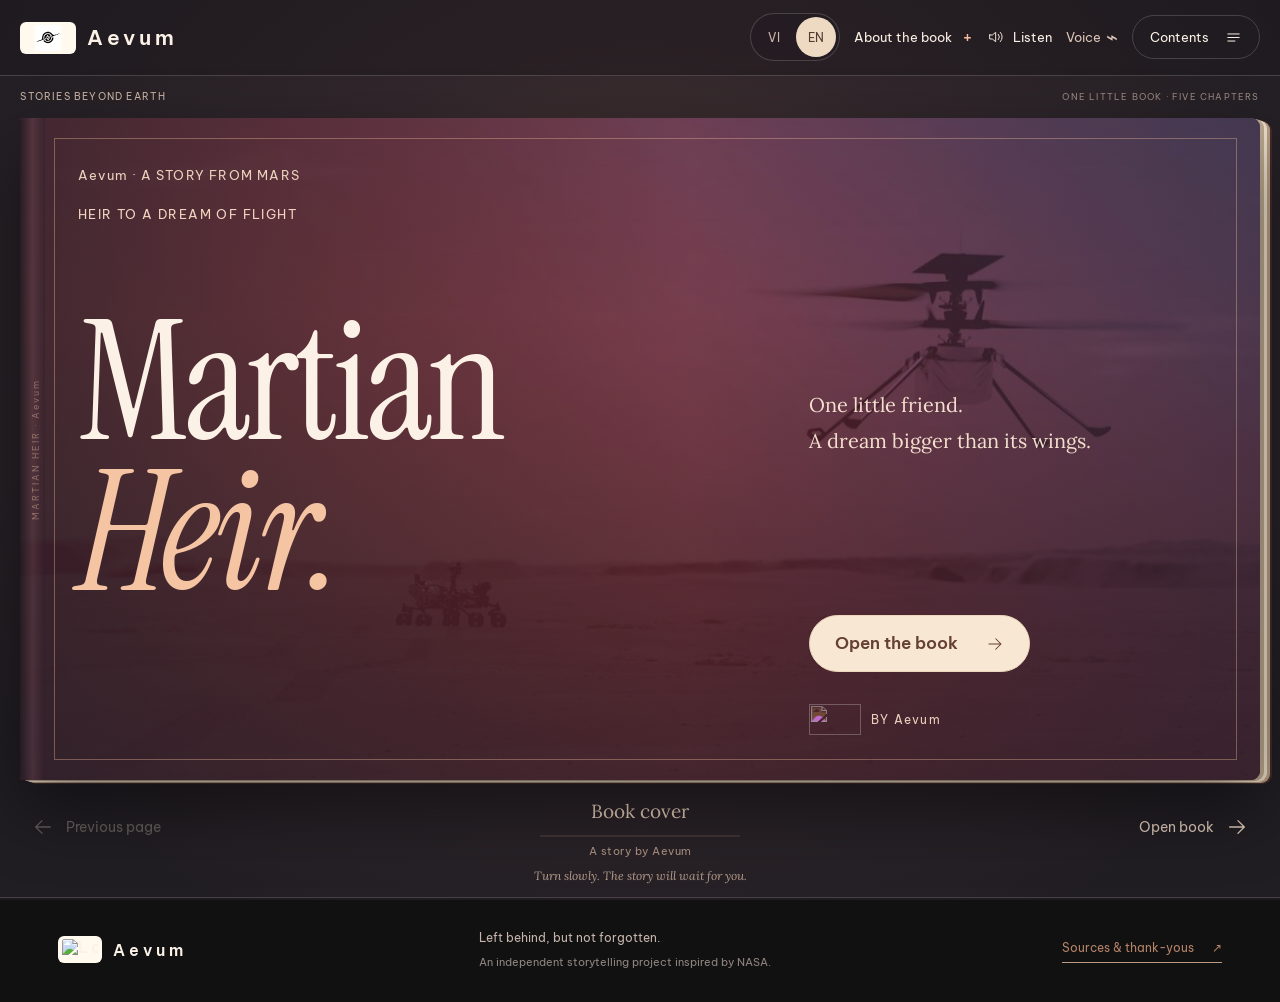
==== index-en.html @ a7bc6519 "logo fixes" ====
<!DOCTYPE html>
<html lang="en" data-default-language="en">
<head>
  <meta charset="UTF-8">
  <meta name="viewport" content="width=device-width, initial-scale=1, viewport-fit=cover">
  <meta name="theme-color" content="#19191d">
  <meta name="description" content="Hello, friend! I’m Ingenuity. Explore Mars with a little helicopter through a story of courage, curiosity, and seventy-two extraordinary flights.">
  <title>Martian Heir — Ingenuity’s Storybook | Aevum</title>
  <link rel="icon" href="assets/favicon.svg" type="image/svg+xml">
  <link rel="preload" href="assets/instrument-serif-normal-400.ttf" as="font" type="font/ttf" crossorigin>
  <link rel="preload" href="assets/mars-flight.jpg" as="image">
  <link rel="stylesheet" href="styles.css">
  <script src="script.js" defer></script>
</head>
<body class="book-edition">
<svg class="icon-library" xmlns="http://www.w3.org/2000/svg" aria-hidden="true">
    <symbol id="arrow" viewBox="0 0 24 24"><path d="M4 12h15M13 5l7 7-7 7"/></symbol>
    <symbol id="down" viewBox="0 0 24 24"><path d="M12 4v16M5 13l7 7 7-7"/></symbol>
    <symbol id="sound" viewBox="0 0 24 24"><path d="M4 9v6h4l5 4V5L8 9H4ZM17 8a6 6 0 0 1 0 8M20 5a10 10 0 0 1 0 14"/></symbol>
    <symbol id="close" viewBox="0 0 24 24"><path d="m6 6 12 12M6 18 18 6"/></symbol>
    <symbol id="spark" viewBox="0 0 24 24"><path d="M12 2v20M2 12h20M5 5l14 14M5 19 19 5"/></symbol>
    <symbol id="menu" viewBox="0 0 24 24"><path d="M4 7h16M4 12h16M4 17h10"/></symbol>
    <symbol id="globe" viewBox="0 0 24 24"><circle cx="12" cy="12" r="9"/><ellipse cx="12" cy="12" rx="4" ry="9"/><path d="M3 12h18"/></symbol>
    <symbol id="headphones" viewBox="0 0 24 24"><path d="M4 15v-3a8 8 0 0 1 16 0v3M4 13h3v7H4a2 2 0 0 1-2-2v-3a2 2 0 0 1 2-2ZM20 13h-3v7h3a2 2 0 0 0 2-2v-3a2 2 0 0 0-2-2Z"/></symbol>
  </svg>
<a class="skip-link" href="#contents"><!--i18n:t001-->Open the book’s contents</a>
<header class="site-header">
    <a href="#home" class="wordmark" aria-label="Aevum, back to the beginning" data-i18n-aria-label="a001"><img class="team-logo" src="assets/aevum-logo.svg" alt="Logo Aevum"> Aevum<span class="wordmark-divider"></span><span class="brand-caption"><!--i18n:t002-->LITTLE STORIES BEYOND EARTH</span></a>
    <nav class="header-nav" aria-label="Main navigation" data-i18n-aria-label="a002">
      <div class="language-switch" role="group" aria-label="Ngôn ngữ / Language"><button type="button" data-language="vi" lang="vi" aria-label="Tiếng Việt" aria-pressed="false">VI</button><button type="button" data-language="en" lang="en" aria-label="English" aria-pressed="true">EN</button></div><button class="nav-button" data-dialog="sources"><!--i18n:t003-->About the book <span class="small-plus">+</span></button>
      <button class="nav-button listen-button" id="listen" aria-pressed="false"><svg class="icon"><use href="#sound"/></svg><span>Listen</span></button>
      <button class="voice-settings-button" data-dialog="voice" aria-label="Choose a narration voice and speed" data-i18n-aria-label="a003"><!--i18n:t004-->Voice <span>⌁</span></button><button class="chapter-toggle" data-dialog="chapters" aria-label="Open the book’s contents" data-i18n-aria-label="a004"><span><!--i18n:t005-->Contents</span><svg class="icon"><use href="#menu"/></svg></button>
    </nav>
  </header>
<main><section class="book-reader" id="reader" aria-label="The Martian Heir storybook" tabindex="-1" data-i18n-aria-label="a005"><div class="reader-intro"><span><!--i18n:t006-->STORIES BEYOND EARTH</span><span class="reader-edition"><!--i18n:t007-->ONE LITTLE BOOK · FIVE CHAPTERS</span></div><div class="book-spread" id="book-spread"><section class="book-sheet book-cover" id="home" data-book-page data-kind="cover" aria-labelledby="main-title">
  <img class="cover-art" src="assets/mars-flight.jpg" alt="An illustration of Ingenuity flying above Mars, with Perseverance in the distance." fetchpriority="high" data-i18n-alt="a006">
  <div class="cover-shade"></div><div class="cover-frame" aria-hidden="true"></div>
  <div class="cover-content"><p class="cover-series"><!--i18n:t008-->Aevum · A STORY FROM MARS</p>
    <span class="cover-ornament" aria-hidden="true">✦</span><p class="cover-subtitle"><!--i18n:t009-->HEIR TO A DREAM OF FLIGHT</p>
    <h1 id="main-title">Martian<br><em>Heir.</em></h1>
    <p class="cover-description"><!--i18n:t010-->One little friend.<br><!--i18n:t011-->A dream bigger than its wings.</p>
    <a class="button cover-open" href="#contents"><!--i18n:t012-->Open the book <svg class="icon"><use href="#arrow"/></svg></a>
    <div class="cover-signature"><img src="assets/Aevum-logo.svg" alt="" width="55" height="30"><span><!--i18n:t013-->BY Aevum</span></div>
  </div><span class="cover-spine" aria-hidden="true">MARTIAN HEIR · Aevum</span>
</section><section class="book-sheet book-contents" id="contents" data-book-page data-kind="contents" aria-labelledby="contents-heading">
  <div class="book-page book-frontispiece"><span class="page-running-head"><!--i18n:t014-->FOR FRIENDS WHO LOVE TO LOOK UP AT THE SKY</span><div class="frontispiece-content"><svg class="icon"><use href="#spark"/></svg><p class="dedication"><!--i18n:t015-->There was a little friend<br><!--i18n:t016-->who dared to dream <em><!--i18n:t017-->very big.</em></p><p><!--i18n:t018-->Its name was Ingenuity. About the size of a lunchbox and lighter than many school bags, it travelled millions of kilometres to a whole new world.</p><p><!--i18n:t019-->Shall we open its story together?</p><span class="dedication-signature"><!--i18n:t020-->With love, Aevum</span></div><span class="paper-folio"><!--i18n:t021-->A LITTLE HELLO</span></div>
  <div class="book-page book-prose contents-page" tabindex="0"><span class="page-running-head"><!--i18n:t022-->EVERY CHAPTER HOLDS A NEW DISCOVERY</span><h2 id="contents-heading" tabindex="-1"><!--i18n:t023-->Where shall<br><em><!--i18n:t024-->we go together?</em></h2><nav class="paper-contents" aria-label="Contents inside the book" data-i18n-aria-label="a007"><a href="#chapter-1"><span class="contents-number">01</span><span><!--i18n:t025-->A dream of flight on the Red Planet</span><span class="contents-dots" aria-hidden="true"></span><span class="contents-folio">01</span></a><a href="#chapter-2"><span class="contents-number">02</span><span><!--i18n:t026-->Two eyes in the cold night</span><span class="contents-dots" aria-hidden="true"></span><span class="contents-folio">07</span></a><a href="#chapter-3"><span class="contents-number">03</span><span><!--i18n:t027-->Finding each other again</span><span class="contents-dots" aria-hidden="true"></span><span class="contents-folio">13</span></a><a href="#chapter-4"><span class="contents-number">04</span><span><!--i18n:t028-->Another way to fly</span><span class="contents-dots" aria-hidden="true"></span><span class="contents-folio">17</span></a><a href="#chapter-5"><span class="contents-number">05</span><span><!--i18n:t029-->The wings rest. The dream flies on.</span><span class="contents-dots" aria-hidden="true"></span><span class="contents-folio">21</span></a></nav><p class="contents-note"><!--i18n:t030-->Turn the pages in order, or jump straight to the chapter that makes you curious.</p><a class="paper-link" href="#chapter-1"><!--i18n:t031-->Start at the very first page <span>→</span></a><span class="paper-folio"><!--i18n:t032-->CONTENTS</span></div></section><section class="book-sheet story-spread" id="chapter-1" data-book-page data-kind="story" data-chapter="1" data-scene="1" aria-labelledby="page-heading-1">
  <figure class="book-page book-illustration"><img src="assets/mars-flight.jpg" alt="An illustration of Ingenuity flying above Mars." loading="lazy" data-i18n-alt="a008"><span class="illustration-wash"></span><div class="illustration-caption"><span><!--i18n:t033-->THE VERY FIRST MOMENT</span><blockquote class="illustration-quote" lang="en">“We can now say that human beings have flown a rotorcraft on another planet.”</blockquote><cite>MiMi Aung · NASA / JPL · 19.04.2021</cite></div><figcaption><!--i18n:t034-->NASA / JPL-Caltech · Artist’s illustration</figcaption><span class="image-folio" aria-hidden="true">01</span></figure>
  <article class="book-page book-prose story-step" tabindex="0" data-speech="April nineteenth, twenty twenty-one. At JPL mission control, everyone was waiting for a message from Mars. Then MiMi Aung confirmed it: humans had flown a helicopter on another planet. Tiny against the great red landscape, Ingenuity had lifted off the ground. But to understand that moment, let’s turn back the clock together." data-speech-vi="Ngày mười chín tháng tư năm hai nghìn không trăm hai mươi mốt. Tại phòng điều khiển JPL, mọi người chờ đợi những tín hiệu từ Sao Hỏa. Rồi MiMi Aung xác nhận: con người đã đưa một trực thăng bay trên hành tinh khác. Nhỏ bé giữa mênh mông cát đỏ, Ingenuity vừa nhấc mình lên. Nhưng để hiểu khoảnh khắc ấy, chúng mình hãy quay ngược thời gian nhé." data-speech-en="April nineteenth, twenty twenty-one. At JPL mission control, everyone was waiting for a message from Mars. Then MiMi Aung confirmed it: humans had flown a helicopter on another planet. Tiny against the great red landscape, Ingenuity had lifted off the ground. But to understand that moment, let’s turn back the clock together." data-narrator="guide"><span class="bookmark-ribbon" aria-hidden="true">01</span><span class="page-running-head">MARTIAN HEIR <span>·</span><!--i18n:t025--> A dream of flight on the Red Planet</span><p class="page-scene-label"><!--i18n:t035-->19 APRIL 2021 / JPL MISSION CONTROL</p><h2 id="page-heading-1" tabindex="-1"><!--i18n:t036-->The room held its breath.<br><!--i18n:t037-->Then everyone cheered.</h2><div class="page-story-text"><p><!--i18n:t038-->April nineteenth, twenty twenty-one. At JPL mission control, everyone was waiting for a message from Mars.</p><p><!--i18n:t039-->Then MiMi Aung confirmed it: humans had flown a helicopter on another planet. Tiny against the great red landscape, Ingenuity had lifted off the ground. But to understand that moment, let’s turn back the clock together.</p></div><div class="paper-wonder"><svg class="icon"><use href="#spark"></svg><span><!--i18n:t040-->How did a little helicopter get all the way here?</span></div><footer class="paper-footer"><span><!--i18n:t041-->TEAM Aevum</span><span>02</span></footer></article>
</section>
<section class="book-sheet story-spread" id="scene-2" data-book-page data-kind="story" data-chapter="1" data-scene="2" aria-labelledby="page-heading-2">
  <figure class="book-page book-illustration"><img src="assets/doc-landing.png" alt="NASA / JPL-Caltech · Perseverance landing, from the team’s document" loading="lazy" data-i18n-alt="a009"><span class="illustration-wash"></span><div class="illustration-caption"><span><!--i18n:t042-->CHAPTER 01</span><p><!--i18n:t025-->A dream of flight on the Red Planet</p></div><figcaption><!--i18n:t043-->NASA / JPL-Caltech · Perseverance landing, from the team’s document</figcaption><span class="image-folio" aria-hidden="true">03</span></figure>
  <article class="book-page book-prose story-step" tabindex="0" data-speech="Let’s go back to February, twenty twenty-one. After about seven months in space, the Perseverance rover arrived at Mars with Ingenuity tucked underneath. The thin air made slowing down very difficult. After the heat shield and parachute had done their jobs, a rocket-powered landing stage slowed the rover further. Then three cables gently lowered it to the ground. This extraordinary manoeuvre was called Sky Crane." data-speech-vi="Hãy trở về tháng hai năm hai nghìn không trăm hai mươi mốt. Sau khoảng bảy tháng du hành, xe tự hành Perseverance đến Sao Hỏa, mang Ingenuity dưới bụng. Không khí loãng khiến việc giảm tốc rất khó. Sau tấm chắn nhiệt và dù, một tầng hạ cánh dùng động cơ để chậm lại. Rồi ba sợi dây cáp nhẹ nhàng hạ rover xuống mặt đất. Màn đu dây ấy có tên Sky Crane." data-speech-en="Let’s go back to February, twenty twenty-one. After about seven months in space, the Perseverance rover arrived at Mars with Ingenuity tucked underneath. The thin air made slowing down very difficult. After the heat shield and parachute had done their jobs, a rocket-powered landing stage slowed the rover further. Then three cables gently lowered it to the ground. This extraordinary manoeuvre was called Sky Crane." data-narrator="guide"><span class="bookmark-ribbon" aria-hidden="true">01</span><span class="page-running-head">MARTIAN HEIR <span>·</span><!--i18n:t025--> A dream of flight on the Red Planet</span><p class="page-scene-label"><!--i18n:t044-->TURNING BACK THE CLOCK / 18 FEBRUARY 2021</p><h2 id="page-heading-2" tabindex="-1"><!--i18n:t045-->A gentle ride on cables<br><!--i18n:t046-->down to the Martian ground.</h2><div class="page-story-text"><p><!--i18n:t047-->Let’s go back to February, twenty twenty-one. After about seven months in space, the Perseverance rover arrived at Mars with Ingenuity tucked underneath. The thin air made slowing down very difficult.</p><p><!--i18n:t048-->After the heat shield and parachute had done their jobs, a rocket-powered landing stage slowed the rover further. Then three cables gently lowered it to the ground. This extraordinary manoeuvre was called Sky Crane.</p></div><button class="text-button" data-fact="landing"><!--i18n:t049-->Let’s take a closer look <span>↗</span></button><footer class="paper-footer"><span><!--i18n:t041-->TEAM Aevum</span><span>04</span></footer></article>
</section>
<section class="book-sheet story-spread" id="scene-3" data-book-page data-kind="story" data-chapter="1" data-scene="3" aria-labelledby="page-heading-3">
  <figure class="book-page book-illustration"><img src="assets/doc-ingenuity.png" alt="NASA / JPL-Caltech · Ingenuity photograph from the team’s document" loading="lazy" data-i18n-alt="a010"><span class="illustration-wash"></span><div class="illustration-caption"><span><!--i18n:t042-->CHAPTER 01</span><p><!--i18n:t025-->A dream of flight on the Red Planet</p></div><figcaption><!--i18n:t050-->NASA / JPL-Caltech · Ingenuity photograph from the team’s document</figcaption><span class="image-folio" aria-hidden="true">05</span></figure>
  <article class="book-page book-prose story-step" tabindex="0" data-speech="Hello, friend! I’m Ingenuity. Do you think I look a little unusual? A small box, four spindly legs, and spinning blades above my head. Beside my car-sized mum, Perseverance, I’m tiny: just one point eight kilograms. Bringing a helicopter to Mars had once seemed like a very risky idea. But my engineers gave me a chance. Mum placed me on the ground and rolled away. From that moment, I had to learn to fly on my own." data-speech-vi="Chào cậu! Tớ là Ingenuity. Cậu thấy hình dáng của tớ có hơi lạ không? Một chiếc hộp nhỏ, bốn cái chân mảnh, và đôi cánh quay tít phía trên. Bên cạnh mẹ Perseverance to gần bằng ô tô, tớ chỉ nặng một phẩy tám ki lô gam thôi. Đem một trực thăng đến Sao Hỏa từng là một ý tưởng rất mạo hiểm. Nhưng các kỹ sư đã cho tớ cơ hội. Mẹ đặt tớ xuống mặt đất, rồi lùi ra xa. Từ lúc ấy, tớ phải tự mình học cách bay." data-speech-en="Hello, friend! I’m Ingenuity. Do you think I look a little unusual? A small box, four spindly legs, and spinning blades above my head. Beside my car-sized mum, Perseverance, I’m tiny: just one point eight kilograms. Bringing a helicopter to Mars had once seemed like a very risky idea. But my engineers gave me a chance. Mum placed me on the ground and rolled away. From that moment, I had to learn to fly on my own." data-narrator="ingenuity"><span class="bookmark-ribbon" aria-hidden="true">01</span><span class="page-running-head">MARTIAN HEIR <span>·</span><!--i18n:t025--> A dream of flight on the Red Planet</span><p class="page-scene-label"><!--i18n:t051-->FROM HERE, LET ME TELL YOU MY STORY…</p><h2 id="page-heading-3" tabindex="-1"><!--i18n:t052-->Hello, friend!<br><!--i18n:t053-->I’m Ingenuity.</h2><div class="page-story-text"><p><!--i18n:t054-->Hello, friend! I’m Ingenuity. Do you think I look a little unusual? A small box, four spindly legs, and spinning blades above my head.</p><p><!--i18n:t055-->Beside my car-sized mum, Perseverance, I’m tiny: just one point eight kilograms. Bringing a helicopter to Mars had once seemed like a very risky idea. But my engineers gave me a chance. Mum placed me on the ground and rolled away. From that moment, I had to learn to fly on my own.</p></div><div class="paper-wonder"><svg class="icon"><use href="#spark"></svg><span><!--i18n:t056-->Would you feel a little nervous if you were me?</span></div><footer class="paper-footer"><span><!--i18n:t041-->TEAM Aevum</span><span>06</span></footer></article>
</section>
<section class="book-sheet story-spread" id="chapter-2" data-book-page data-kind="story" data-chapter="2" data-scene="4" aria-labelledby="page-heading-4">
  <figure class="book-page book-illustration"><img src="assets/mars-surface.jpg" alt="An illustration of Ingenuity on the Martian surface." loading="lazy" data-i18n-alt="a011"><span class="illustration-wash"></span><div class="illustration-caption"><span><!--i18n:t057-->CHAPTER 02</span><p><!--i18n:t026-->Two eyes in the cold night</p></div><figcaption><!--i18n:t034-->NASA / JPL-Caltech · Artist’s illustration</figcaption><span class="image-folio" aria-hidden="true">07</span></figure>
  <article class="book-page book-prose story-step" tabindex="0" data-speech="Have you ever missed home when you were far away? I’m so far from Earth that even a radio message takes many minutes to get there. At night, it can be around minus ninety degrees Celsius. I have to keep my little electronic parts warm. Luckily, Mum Perseverance is nearby. She passes my messages back to the engineers on Earth. I’m a long way from home, but I’m not completely alone." data-speech-vi="Cậu có từng nhớ nhà khi đi xa chưa? Tớ thì ở xa Trái Đất đến mức một tín hiệu phải mất nhiều phút mới tới nơi. Mỗi đêm, trời có thể lạnh khoảng âm chín mươi độ C. Tớ phải giữ ấm những linh kiện nhỏ bên trong mình. May mà vẫn có mẹ Perseverance ở gần. Mẹ chuyển những lời nhắn của tớ về cho các kỹ sư. Xa nhà thật đấy, nhưng tớ không hoàn toàn một mình." data-speech-en="Have you ever missed home when you were far away? I’m so far from Earth that even a radio message takes many minutes to get there. At night, it can be around minus ninety degrees Celsius. I have to keep my little electronic parts warm. Luckily, Mum Perseverance is nearby. She passes my messages back to the engineers on Earth. I’m a long way from home, but I’m not completely alone." data-narrator="ingenuity"><span class="bookmark-ribbon" aria-hidden="true">02</span><span class="page-running-head">MARTIAN HEIR <span>·</span><!--i18n:t026--> Two eyes in the cold night</span><p class="page-scene-label"><!--i18n:t058-->THE FIRST NIGHT / A LITTLE BOX KEEPING WARM</p><h2 id="page-heading-4" tabindex="-1"><!--i18n:t059-->When the Sun goes to bed,<br><!--i18n:t060-->I have to be brave.</h2><div class="page-story-text"><p><!--i18n:t061-->Have you ever missed home when you were far away? I’m so far from Earth that even a radio message takes many minutes to get there. At night, it can be around minus ninety degrees Celsius.</p><p><!--i18n:t062-->I have to keep my little electronic parts warm. Luckily, Mum Perseverance is nearby. She passes my messages back to the engineers on Earth. I’m a long way from home, but I’m not completely alone.</p></div><div class="paper-wonder"><svg class="icon"><use href="#spark"></svg><span><!--i18n:t063-->What would you bring to feel a little closer to home?</span></div><button class="text-button" data-fact="cold"><!--i18n:t049-->Let’s take a closer look <span>↗</span></button><footer class="paper-footer"><span><!--i18n:t041-->TEAM Aevum</span><span>08</span></footer></article>
</section>
<section class="book-sheet story-spread" id="scene-5" data-book-page data-kind="story" data-chapter="2" data-scene="5" aria-labelledby="page-heading-5">
  <figure class="book-page book-illustration"><img src="assets/doc-navcam.png" alt="NASA / JPL-Caltech · Navigation-camera image from the team’s document" loading="lazy" data-i18n-alt="a012"><span class="illustration-wash"></span><div class="illustration-caption"><span><!--i18n:t057-->CHAPTER 02</span><p><!--i18n:t026-->Two eyes in the cold night</p></div><figcaption><!--i18n:t064-->NASA / JPL-Caltech · Navigation-camera image from the team’s document</figcaption><span class="image-folio" aria-hidden="true">09</span></figure>
  <article class="book-page book-prose story-step" tabindex="0" data-speech="I see the world through two very different eyes. A black-and-white eye looks down at the ground to help me work out how I’m moving. My colour eye saves beautiful views for everyone back on Earth. Can you see those rocks? To you, they might just be rocks. To me, they are little landmarks showing me the way." data-speech-vi="Tớ nhìn thế giới bằng hai con mắt rất khác nhau. Một con mắt đen trắng luôn nhìn xuống đất để giúp tớ biết mình đang di chuyển ra sao. Con mắt màu thì lưu lại những cảnh đẹp cho mọi người ở Trái Đất. Cậu thấy những viên đá kia không? Với cậu, chúng là đá. Với tớ, chúng còn là những dấu mốc chỉ đường." data-speech-en="I see the world through two very different eyes. A black-and-white eye looks down at the ground to help me work out how I’m moving. My colour eye saves beautiful views for everyone back on Earth. Can you see those rocks? To you, they might just be rocks. To me, they are little landmarks showing me the way." data-narrator="ingenuity"><span class="bookmark-ribbon" aria-hidden="true">02</span><span class="page-running-head">MARTIAN HEIR <span>·</span><!--i18n:t026--> Two eyes in the cold night</span><p class="page-scene-label"><!--i18n:t065-->TWO CAMERAS / TWO WAYS OF SEEING</p><h2 id="page-heading-5" tabindex="-1"><!--i18n:t066-->One eye finds the way.<br><!--i18n:t067-->One eye keeps memories.</h2><div class="page-story-text"><p><!--i18n:t068-->I see the world through two very different eyes. A black-and-white eye looks down at the ground to help me work out how I’m moving. My colour eye saves beautiful views for everyone back on Earth.</p><p><!--i18n:t069-->Can you see those rocks? To you, they might just be rocks. To me, they are little landmarks showing me the way.</p></div><button class="text-button" data-fact="eyes"><!--i18n:t049-->Let’s take a closer look <span>↗</span></button><footer class="paper-footer"><span><!--i18n:t041-->TEAM Aevum</span><span>10</span></footer></article>
</section>
<section class="book-sheet story-spread" id="scene-6" data-book-page data-kind="story" data-chapter="2" data-scene="6" aria-labelledby="page-heading-6">
  <figure class="book-page book-illustration"><img src="assets/flight-thirteen.jpg" alt="NASA / JPL-Caltech / ASU / MSSS · Flight 13 photograph, illustrating flight" loading="lazy" data-i18n-alt="a013"><span class="illustration-wash"></span><div class="illustration-caption"><span><!--i18n:t057-->CHAPTER 02</span><p><!--i18n:t026-->Two eyes in the cold night</p></div><figcaption><!--i18n:t070-->NASA / JPL-Caltech / ASU / MSSS · Flight 13 photograph, illustrating flight</figcaption><span class="image-folio" aria-hidden="true">11</span></figure>
  <article class="book-page book-prose story-step" tabindex="0" data-speech="Once, about fifty-four seconds after takeoff, one of my navigation pictures went missing. The pictures that followed had the wrong time labels. I thought I was moving differently, so I kept trying to correct myself. I rocked back and forth, sometimes tilting more than twenty degrees. Phew! My flight-control system helped me land safely. Afterwards, the engineers worked out what had happened. One wobble doesn’t have to mean the end of a journey." data-speech-vi="Có lần, khoảng năm mươi tư giây sau khi cất cánh, một bức ảnh định vị của tớ bị mất. Các bức ảnh tiếp theo lại mang sai mốc thời gian. Tớ cứ ngỡ mình đang chuyển động khác đi, nên sửa tới sửa lui. Thế là người tớ chao đảo, có lúc nghiêng hơn hai mươi độ. Hú vía! Nhưng hệ thống điều khiển đã giúp tớ hạ cánh an toàn. Sau đó, các kỹ sư tìm ra chuyện gì đã xảy ra. Một lần vấp không có nghĩa là hành trình phải dừng lại." data-speech-en="Once, about fifty-four seconds after takeoff, one of my navigation pictures went missing. The pictures that followed had the wrong time labels. I thought I was moving differently, so I kept trying to correct myself. I rocked back and forth, sometimes tilting more than twenty degrees. Phew! My flight-control system helped me land safely. Afterwards, the engineers worked out what had happened. One wobble doesn’t have to mean the end of a journey." data-narrator="ingenuity"><span class="bookmark-ribbon" aria-hidden="true">02</span><span class="page-running-head">MARTIAN HEIR <span>·</span><!--i18n:t026--> Two eyes in the cold night</span><p class="page-scene-label"><!--i18n:t071-->FLIGHT 06 / ONE MISSED BEAT</p><h2 id="page-heading-6" tabindex="-1"><!--i18n:t072-->Oh! Why is everything<br><!--i18n:t073-->wobbling like this?</h2><div class="page-story-text"><p><!--i18n:t074-->Once, about fifty-four seconds after takeoff, one of my navigation pictures went missing. The pictures that followed had the wrong time labels. I thought I was moving differently, so I kept trying to correct myself. I rocked back and forth, sometimes tilting more than twenty degrees.</p><p><!--i18n:t075-->Phew! My flight-control system helped me land safely. Afterwards, the engineers worked out what had happened. One wobble doesn’t have to mean the end of a journey.</p></div><button class="text-button" data-fact="anomaly"><!--i18n:t049-->Let’s take a closer look <span>↗</span></button><footer class="paper-footer"><span><!--i18n:t041-->TEAM Aevum</span><span>12</span></footer></article>
</section>
<section class="book-sheet story-spread" id="chapter-3" data-book-page data-kind="story" data-chapter="3" data-scene="7" aria-labelledby="page-heading-7">
  <figure class="book-page book-illustration"><img src="assets/scouting.jpg" alt="Martian terrain photographed by Ingenuity from above." loading="lazy" data-i18n-alt="a014"><span class="illustration-wash"></span><div class="illustration-caption"><span><!--i18n:t076-->CHAPTER 03</span><p><!--i18n:t027-->Finding each other again</p></div><figcaption><!--i18n:t077-->NASA / JPL-Caltech · A photograph taken by Ingenuity</figcaption><span class="image-folio" aria-hidden="true">13</span></figure>
  <article class="book-page book-prose story-step" tabindex="0" data-speech="What do you have for breakfast? Mine is sunshine! But then red dust swept in and clouded the sky. During one storm, the sunlight reaching my solar panel dropped by about eighteen percent. Less sunlight meant less energy. My engineers let me rest, checked everything, and waited for better weather. It turns out that knowing when to wait can help you go further." data-speech-vi="Bữa sáng của cậu là gì? Của tớ là ánh nắng! Nhưng rồi bụi đỏ kéo đến, che mờ cả bầu trời. Trong một đợt bão, lượng ánh nắng tới tấm pin của tớ giảm khoảng mười tám phần trăm. Ít nắng nghĩa là ít năng lượng hơn. Các kỹ sư quyết định để tớ nghỉ, kiểm tra mọi thứ và đợi thời tiết tốt lên. Hóa ra, biết chờ cũng là một cách để đi xa hơn." data-speech-en="What do you have for breakfast? Mine is sunshine! But then red dust swept in and clouded the sky. During one storm, the sunlight reaching my solar panel dropped by about eighteen percent. Less sunlight meant less energy. My engineers let me rest, checked everything, and waited for better weather. It turns out that knowing when to wait can help you go further." data-narrator="ingenuity"><span class="bookmark-ribbon" aria-hidden="true">03</span><span class="page-running-head">MARTIAN HEIR <span>·</span><!--i18n:t027--> Finding each other again</span><p class="page-scene-label"><!--i18n:t078-->DUSTY SEASON / WHEN THE SUNLIGHT FADES</p><h2 id="page-heading-7" tabindex="-1"><!--i18n:t079-->Where has my breakfast<br><!--i18n:t080-->of sunshine gone?</h2><div class="page-story-text"><p><!--i18n:t081-->What do you have for breakfast? Mine is sunshine! But then red dust swept in and clouded the sky.</p><p><!--i18n:t082-->During one storm, the sunlight reaching my solar panel dropped by about eighteen percent. Less sunlight meant less energy. My engineers let me rest, checked everything, and waited for better weather. It turns out that knowing when to wait can help you go further.</p></div><div class="paper-wonder"><svg class="icon"><use href="#spark"></svg><span><!--i18n:t083-->Sometimes a little rest helps us keep going.</span></div><button class="text-button" data-fact="dust"><!--i18n:t049-->Let’s take a closer look <span>↗</span></button><footer class="paper-footer"><span><!--i18n:t041-->TEAM Aevum</span><span>14</span></footer></article>
</section>
<section class="book-sheet story-spread" id="scene-8" data-book-page data-kind="story" data-chapter="3" data-scene="8" aria-labelledby="page-heading-8">
  <figure class="book-page book-illustration"><img src="assets/doc-ingenuity.png" alt="NASA / JPL-Caltech · Photograph from the team’s document" loading="lazy" data-i18n-alt="a015"><span class="illustration-wash"></span><div class="illustration-caption"><span><!--i18n:t076-->CHAPTER 03</span><p><!--i18n:t027-->Finding each other again</p></div><figcaption><!--i18n:t084-->NASA / JPL-Caltech · Photograph from the team’s document</figcaption><span class="image-folio" aria-hidden="true">15</span></figure>
  <article class="book-page book-prose story-step" tabindex="0" data-speech="Winter arrived, and the cold nights grew longer. One night, my battery ran so low that my computer switched off. When sunshine woke me up, my clock had reset. I hadn’t forgotten my friends. I had only forgotten the time of our appointment. Back on Earth, my worried engineers asked Mum Perseverance to listen for longer. Then my signal appeared. Mum, I’m here! We had found each other again." data-speech-vi="Mùa đông đến, những đêm lạnh kéo dài hơn. Có một đêm, pin cạn đến mức máy tính của tớ phải tắt. Khi nắng đánh thức tớ dậy, đồng hồ đã đặt lại. Tớ không quên các bạn đâu, chỉ quên mất giờ hẹn thôi. Ở Trái Đất, các kỹ sư lo lắng và nhờ mẹ Perseverance lắng nghe lâu hơn. Rồi tín hiệu của tớ xuất hiện. Mẹ ơi, tớ đây! Chúng tớ đã tìm lại được nhau." data-speech-en="Winter arrived, and the cold nights grew longer. One night, my battery ran so low that my computer switched off. When sunshine woke me up, my clock had reset. I hadn’t forgotten my friends. I had only forgotten the time of our appointment. Back on Earth, my worried engineers asked Mum Perseverance to listen for longer. Then my signal appeared. Mum, I’m here! We had found each other again." data-narrator="ingenuity"><span class="bookmark-ribbon" aria-hidden="true">03</span><span class="page-running-head">MARTIAN HEIR <span>·</span><!--i18n:t027--> Finding each other again</span><p class="page-scene-label"><!--i18n:t085-->WINTER / A MISSED APPOINTMENT</p><h2 id="page-heading-8" tabindex="-1"><!--i18n:t086-->Mum,<br><!--i18n:t087-->can you still hear me?</h2><div class="page-story-text"><p><!--i18n:t088-->Winter arrived, and the cold nights grew longer. One night, my battery ran so low that my computer switched off. When sunshine woke me up, my clock had reset. I hadn’t forgotten my friends. I had only forgotten the time of our appointment.</p><p><!--i18n:t089-->Back on Earth, my worried engineers asked Mum Perseverance to listen for longer. Then my signal appeared. Mum, I’m here! We had found each other again.</p></div><button class="text-button" data-fact="winter"><!--i18n:t049-->Let’s take a closer look <span>↗</span></button><footer class="paper-footer"><span><!--i18n:t041-->TEAM Aevum</span><span>16</span></footer></article>
</section>
<section class="book-sheet story-spread" id="chapter-4" data-book-page data-kind="story" data-chapter="4" data-scene="9" aria-labelledby="page-heading-9">
  <figure class="book-page book-illustration"><img src="assets/testing.jpg" alt="Engineers testing Ingenuity’s equipment on Earth." loading="lazy" data-i18n-alt="a016"><span class="illustration-wash"></span><div class="illustration-caption"><span><!--i18n:t090-->CHAPTER 04</span><p><!--i18n:t028-->Another way to fly</p></div><figcaption><!--i18n:t091-->NASA / JPL-Caltech · Testing on Earth</figcaption><span class="image-folio" aria-hidden="true">17</span></figure>
  <article class="book-page book-prose story-step" tabindex="0" data-speech="The cold also stopped one of my tilt sensors from working. Without it, how would I know which way I was leaning before takeoff? Luckily, I had another set of sensors, called an IMU. My engineers changed the software so I could use its measurements instead. And my computer brain uses technology related to smartphone chips. Familiar things from Earth, put together with care, can do extraordinary things." data-speech-vi="Cái lạnh còn làm một cảm biến đo độ nghiêng của tớ ngừng hoạt động. Không có nó, làm sao tớ biết mình đang đứng nghiêng thế nào trước khi bay? May quá, tớ vẫn còn một bộ cảm biến khác, gọi là IMU. Các kỹ sư đã sửa phần mềm để dùng dữ liệu từ đó. Còn bộ não xử lý của tớ thì có họ hàng công nghệ với chip điện thoại thông minh. Những thứ quen thuộc trên Trái Đất, khi được kết hợp thật khéo, có thể làm nên chuyện phi thường." data-speech-en="The cold also stopped one of my tilt sensors from working. Without it, how would I know which way I was leaning before takeoff? Luckily, I had another set of sensors, called an IMU. My engineers changed the software so I could use its measurements instead. And my computer brain uses technology related to smartphone chips. Familiar things from Earth, put together with care, can do extraordinary things." data-narrator="ingenuity"><span class="bookmark-ribbon" aria-hidden="true">04</span><span class="page-running-head">MARTIAN HEIR <span>·</span><!--i18n:t028--> Another way to fly</span><p class="page-scene-label"><!--i18n:t092-->A BROKEN SENSOR / A NEW IDEA</p><h2 id="page-heading-9" tabindex="-1"><!--i18n:t093-->There’s still<br><!--i18n:t094-->another way!</h2><div class="page-story-text"><p><!--i18n:t095-->The cold also stopped one of my tilt sensors from working. Without it, how would I know which way I was leaning before takeoff? Luckily, I had another set of sensors, called an IMU.</p><p><!--i18n:t096-->My engineers changed the software so I could use its measurements instead. And my computer brain uses technology related to smartphone chips. Familiar things from Earth, put together with care, can do extraordinary things.</p></div><div class="paper-wonder"><svg class="icon"><use href="#spark"></svg><span><!--i18n:t097-->What other way could you try?</span></div><button class="text-button" data-fact="sensor"><!--i18n:t049-->Let’s take a closer look <span>↗</span></button><footer class="paper-footer"><span><!--i18n:t041-->TEAM Aevum</span><span>18</span></footer></article>
</section>
<section class="book-sheet story-spread" id="scene-10" data-book-page data-kind="story" data-chapter="4" data-scene="10" aria-labelledby="page-heading-10">
  <figure class="book-page book-illustration"><img src="assets/scouting.jpg" alt="NASA / JPL-Caltech · Ingenuity’s view from above" loading="lazy" data-i18n-alt="a017"><span class="illustration-wash"></span><div class="illustration-caption"><span><!--i18n:t090-->CHAPTER 04</span><p><!--i18n:t028-->Another way to fly</p></div><figcaption><!--i18n:t098-->NASA / JPL-Caltech · Ingenuity’s view from above</figcaption><span class="image-folio" aria-hidden="true">19</span></figure>
  <article class="book-page book-prose story-step" tabindex="0" data-speech="At first, everyone only hoped I would manage up to five test flights. But I kept going. As Mum Perseverance travelled below, I took pictures from above so the team could see places that were hard to study from the ground. I didn’t carry a dedicated science instrument, but I could bring back a new perspective. A little experiment had become Mum’s scouting friend." data-speech-vi="Ban đầu, mọi người chỉ mong tớ bay thử tối đa năm lần. Nhưng tớ đã tiếp tục. Khi mẹ Perseverance đi bên dưới, tớ chụp ảnh từ trên cao để cả đội thấy những nơi khó nhìn từ mặt đất. Tớ không mang theo thiết bị khoa học chuyên dụng, nhưng tớ có thể mang về một góc nhìn mới. Từ một thử nghiệm nhỏ, tớ trở thành người bạn trinh sát của mẹ." data-speech-en="At first, everyone only hoped I would manage up to five test flights. But I kept going. As Mum Perseverance travelled below, I took pictures from above so the team could see places that were hard to study from the ground. I didn’t carry a dedicated science instrument, but I could bring back a new perspective. A little experiment had become Mum’s scouting friend." data-narrator="ingenuity"><span class="bookmark-ribbon" aria-hidden="true">04</span><span class="page-running-head">MARTIAN HEIR <span>·</span><!--i18n:t028--> Another way to fly</span><p class="page-scene-label"><!--i18n:t099-->FROM LITTLE EXPERIMENT / TO SCOUTING FRIEND</p><h2 id="page-heading-10" tabindex="-1"><!--i18n:t100-->Mum travels below.<br><!--i18n:t101-->I look at the way ahead.</h2><div class="page-story-text"><p><!--i18n:t102-->At first, everyone only hoped I would manage up to five test flights. But I kept going.</p><p><!--i18n:t103-->As Mum Perseverance travelled below, I took pictures from above so the team could see places that were hard to study from the ground. I didn’t carry a dedicated science instrument, but I could bring back a new perspective. A little experiment had become Mum’s scouting friend.</p></div><footer class="paper-footer"><span><!--i18n:t041-->TEAM Aevum</span><span>20</span></footer></article>
</section>
<section class="book-sheet story-spread" id="chapter-5" data-book-page data-kind="story" data-chapter="5" data-scene="11" aria-labelledby="page-heading-11">
  <figure class="book-page book-illustration"><img src="assets/doc-final.png" alt="NASA / JPL-Caltech · Ingenuity’s location, from the team’s document" loading="lazy" data-i18n-alt="a018"><span class="illustration-wash"></span><div class="illustration-caption"><span><!--i18n:t104-->CHAPTER 05</span><p><!--i18n:t029-->The wings rest. The dream flies on.</p></div><figcaption><!--i18n:t105-->NASA / JPL-Caltech · Ingenuity’s location, from the team’s document</figcaption><span class="image-folio" aria-hidden="true">21</span></figure>
  <article class="book-page book-prose story-step" tabindex="0" data-speech="January eighteenth, twenty twenty-four. I took off for the seventy-second time. Below me was a sandy area with very few landmarks, making navigation difficult. After that landing, my thin, lightweight rotor blades were damaged. In our story, they were as delicate as the wafer of an ice-cream cone. I couldn’t fly any more. Of course I felt sad. But that didn’t erase all the journeys I had already made." data-speech-vi="Ngày mười tám tháng một năm hai nghìn không trăm hai mươi tư. Tớ cất cánh lần thứ bảy mươi hai. Bên dưới là một vùng cát ít điểm mốc, khiến việc định vị trở nên khó khăn. Sau lần hạ cánh ấy, những cánh quạt mỏng nhẹ của tớ bị hư hại. Chúng mong manh như miếng bánh ốc quế trong câu chuyện của chúng mình. Tớ không thể bay nữa. Tớ buồn chứ. Nhưng những chuyến bay đã có, không vì thế mà biến mất." data-speech-en="January eighteenth, twenty twenty-four. I took off for the seventy-second time. Below me was a sandy area with very few landmarks, making navigation difficult. After that landing, my thin, lightweight rotor blades were damaged. In our story, they were as delicate as the wafer of an ice-cream cone. I couldn’t fly any more. Of course I felt sad. But that didn’t erase all the journeys I had already made." data-narrator="ingenuity"><span class="bookmark-ribbon" aria-hidden="true">05</span><span class="page-running-head">MARTIAN HEIR <span>·</span><!--i18n:t029--> The wings rest. The dream flies on.</span><p class="page-scene-label"><!--i18n:t106-->18 JANUARY 2024 / THE FINAL FLIGHT</p><h2 id="page-heading-11" tabindex="-1"><!--i18n:t107-->One more landing.<br><!--i18n:t108-->Wings that could fly no more.</h2><div class="page-story-text"><p><!--i18n:t109-->January eighteenth, twenty twenty-four. I took off for the seventy-second time. Below me was a sandy area with very few landmarks, making navigation difficult. After that landing, my thin, lightweight rotor blades were damaged.</p><p><!--i18n:t110-->In our story, they were as delicate as the wafer of an ice-cream cone. I couldn’t fly any more. Of course I felt sad. But that didn’t erase all the journeys I had already made.</p></div><button class="text-button" data-fact="legacy"><!--i18n:t049-->Let’s take a closer look <span>↗</span></button><footer class="paper-footer"><span><!--i18n:t041-->TEAM Aevum</span><span>22</span></footer></article>
</section>
<section class="book-sheet story-spread" id="scene-12" data-book-page data-kind="story" data-chapter="5" data-scene="12" aria-labelledby="page-heading-12">
  <figure class="book-page book-illustration"><img src="assets/mars-flight.jpg" alt="An illustration recalling Ingenuity’s flights above Mars." loading="lazy" data-i18n-alt="a019"><span class="illustration-wash"></span><div class="illustration-caption"><span><!--i18n:t104-->CHAPTER 05</span><p><!--i18n:t029-->The wings rest. The dream flies on.</p></div><figcaption><!--i18n:t034-->NASA / JPL-Caltech · Artist’s illustration</figcaption><span class="image-folio" aria-hidden="true">23</span></figure>
  <article class="book-page book-prose story-step" tabindex="0" data-speech="My engineers prepared me to stay as a little stationary testbed, recording information right where I stood. I would no longer fly alongside Mum, but what I had learned could still help future explorers. Almost three years. Seventy-two flights. Seventeen kilometres. Once, I was only a question: could a helicopter fly here? Now we know the answer. I’ll stay here on Mars, friend. You take your dream a little further." data-speech-vi="Các kỹ sư chuẩn bị để tớ ở lại như một trạm thử nghiệm nhỏ, ghi dữ liệu ngay tại nơi mình đang đứng. Không còn bay cùng mẹ, nhưng những điều tớ đã học vẫn có thể giúp các nhà thám hiểm sau này. Gần ba năm. Bảy mươi hai chuyến bay. Mười bảy ki lô mét. Tớ từng chỉ là một câu hỏi: liệu có bay được không? Giờ thì chúng mình đã biết câu trả lời. Tớ ở lại Sao Hỏa nhé. Còn cậu, hãy mang giấc mơ của mình đi xa hơn." data-speech-en="My engineers prepared me to stay as a little stationary testbed, recording information right where I stood. I would no longer fly alongside Mum, but what I had learned could still help future explorers. Almost three years. Seventy-two flights. Seventeen kilometres. Once, I was only a question: could a helicopter fly here? Now we know the answer. I’ll stay here on Mars, friend. You take your dream a little further." data-narrator="ingenuity"><span class="bookmark-ribbon" aria-hidden="true">05</span><span class="page-running-head">MARTIAN HEIR <span>·</span><!--i18n:t029--> The wings rest. The dream flies on.</span><p class="page-scene-label"><!--i18n:t111-->STAYING ON MARS / SENDING A DREAM FURTHER</p><h2 id="page-heading-12" tabindex="-1"><!--i18n:t112-->I’ll stay here on Mars.<br><!--i18n:t113-->You take your dream<br><em><!--i18n:t114-->a little further.</em></h2><div class="page-story-text"><p><!--i18n:t115-->My engineers prepared me to stay as a little stationary testbed, recording information right where I stood. I would no longer fly alongside Mum, but what I had learned could still help future explorers. Almost three years. Seventy-two flights.</p><p><!--i18n:t116-->Seventeen kilometres. Once, I was only a question: could a helicopter fly here? Now we know the answer. I’ll stay here on Mars, friend. You take your dream a little further.</p></div><div class="paper-wonder"><svg class="icon"><use href="#spark"></svg><span><!--i18n:t117-->See you on our next adventure.</span></div><footer class="paper-footer"><span><!--i18n:t041-->TEAM Aevum</span><span>24</span></footer></article>
</section><section class="book-sheet book-ending" id="last-page" data-book-page data-kind="ending" aria-labelledby="ending-heading"><div class="book-page ending-dedication"><span class="page-running-head"><!--i18n:t118-->CLOSE A BOOK. OPEN A DREAM.</span><div class="ending-quote"><svg class="icon"><use href="#spark"/></svg><blockquote><!--i18n:t112-->I’ll stay here on Mars.<br><!--i18n:t113-->You take your dream<br><em><!--i18n:t114-->a little further.</em></blockquote><p><!--i18n:t119-->One little friend flew seventy-two times.<br><!--i18n:t120-->Perhaps one day you will write the next chapter.</p><span class="handwritten"><!--i18n:t121-->See you among the stars.</span></div><span class="paper-folio">25</span></div><div class="book-page book-prose ending-page" tabindex="0"><span class="page-running-head"><!--i18n:t122-->FOR THE EXPLORER READING THIS BOOK</span><h2 id="ending-heading" tabindex="-1"><!--i18n:t123-->What about <em><!--i18n:t124-->you</em><!--i18n:t125-->?<br><!--i18n:t126-->What is your dream?</h2><p class="ending-intro"><!--i18n:t127-->The story may be over, but our curiosity isn’t. Shall we explore a little more?</p><div class="paper-records"><div><strong>72</strong><span><!--i18n:t128-->flights</span></div><div><strong>17 <small>km</small></strong><span><!--i18n:t129-->travelled</span></div></div><button class="paper-action" data-dialog="lab"><span><small><!--i18n:t130-->LET’S TRY SOMETHING</small><!--i18n:t131-->Our little corner of curiosity</span><svg class="icon"><use href="#arrow"/></svg></button><button class="paper-action" data-dialog="appendix"><span><small><!--i18n:t132-->LOOK BACK AT THE MILESTONES</small><!--i18n:t133-->The journey’s logbook</span><svg class="icon"><use href="#arrow"/></svg></button><button class="paper-action" data-dialog="sources"><span><small><!--i18n:t134-->THE PEOPLE BEHIND THIS BOOK</small><!--i18n:t135-->Sources &amp; thank-yous</span><svg class="icon"><use href="#arrow"/></svg></button><a class="paper-link close-book-link" href="#home"><!--i18n:t136-->Close the book <span>↶</span></a><footer class="paper-footer"><span><!--i18n:t137-->THE STORY ENDS. THE DREAM GOES ON.</span><span>26</span></footer></div></section></div><nav class="book-navigation" aria-label="Turn the book’s pages" hidden data-i18n-aria-label="a020"><button id="book-prev" class="page-nav-button" aria-label="Open the previous page" data-i18n-aria-label="a021"><svg class="icon previous-arrow"><use href="#arrow"/></svg><span><!--i18n:t138-->Previous page</span></button><div class="book-position"><p id="book-counter">Book cover</p><div class="book-progress-track" aria-hidden="true"><span id="book-progress-fill"></span></div><span id="book-chapter-label">A story by Aevum</span></div><button id="book-next" class="page-nav-button next-page-button"><span>Open book</span><svg class="icon"><use href="#arrow"/></svg></button></nav><p class="book-reading-hint"><!--i18n:t139-->Turn slowly. The story will wait for you. <span><!--i18n:t140-->← → to turn pages · On a phone, you can swipe sideways.</span></p><p id="book-status" class="visually-hidden" role="status" aria-live="polite" aria-atomic="true"></p></section></main>
<footer class="site-footer"><a class="wordmark" href="#home"><img class="team-logo" src="assets/Aevum-logo.svg" alt="Logo: Aevum"> Aevum</a><p><!--i18n:t141-->Left behind, but not forgotten.<br><span><!--i18n:t142-->An storytelling project based on NASA's data.</span></p><button class="text-button" data-dialog="sources"><!--i18n:t135-->Sources &amp; thank-yous <span>↗</span></button></footer>
<div class="toast" id="toast" role="status" aria-live="polite"></div>
<dialog id="chapters-dialog" class="chapters-dialog" aria-labelledby="chapters-title"><div class="dialog-topline"><span class="section-kicker"><!--i18n:t143-->THE BOOK’S CONTENTS</span><button class="close-button" data-close aria-label="Close the contents" data-i18n-aria-label="a022"><svg class="icon"><use href="#close"/></svg></button></div><h2 id="chapters-title"><!--i18n:t144-->Which chapter<br><em><!--i18n:t145-->shall we open?</em></h2><nav aria-label="Chapters" data-i18n-aria-label="a023"><a href="#chapter-1"><span>01</span><div><!--i18n:t025-->A dream of flight on the Red Planet<small><!--i18n:t146-->One small lift. A whole new sky. </small></div><svg class="icon"><use href="#arrow"/></svg></a><a href="#chapter-2"><span>02</span><div><!--i18n:t026-->Two eyes in the cold night<small><!--i18n:t147-->Far from home. Never truly alone. </small></div><svg class="icon"><use href="#arrow"/></svg></a><a href="#chapter-3"><span>03</span><div><!--i18n:t027-->Finding each other again<small><!--i18n:t148-->Sometimes waiting is brave, too. </small></div><svg class="icon"><use href="#arrow"/></svg></a><a href="#chapter-4"><span>04</span><div><!--i18n:t028-->Another way to fly<small><!--i18n:t149-->If one way doesn’t work, let’s try another. </small></div><svg class="icon"><use href="#arrow"/></svg></a><a href="#chapter-5"><span>05</span><div><!--i18n:t029-->The wings rest. The dream flies on.<small><!--i18n:t150-->My flying stopped. My dream didn’t. </small></div><svg class="icon"><use href="#arrow"/></svg></a></nav><span class="dialog-endnote"><!--i18n:t151-->FIVE LITTLE CHAPTERS. ONE EXTRAORDINARY LITTLE FRIEND.</span></dialog>
<dialog id="fact-dialog" class="content-dialog" aria-labelledby="fact-title"><div class="dialog-topline"><span class="section-kicker"><!--i18n:t152-->LET’S TAKE A CLOSER LOOK</span><button class="close-button" data-close aria-label="Close this mission note" data-i18n-aria-label="a024"><svg class="icon"><use href="#close"/></svg></button></div><h2 id="fact-title"></h2><div id="fact-body"></div><button class="button button-outline" data-close><!--i18n:t153-->Back to the story <svg class="icon"><use href="#arrow"/></svg></button></dialog>
<dialog id="sources-dialog" class="content-dialog sources-dialog" aria-labelledby="sources-title"><div class="dialog-topline"><span class="section-kicker"><!--i18n:t154-->A STORY BUILT ON REAL EXPLORATION</span><button class="close-button" data-close aria-label="Close the sources" data-i18n-aria-label="a025"><svg class="icon"><use href="#close"/></svg></button></div><h2 id="sources-title"><!--i18n:t155-->A little imagination.<br><em><!--i18n:t156-->A lot of real discovery.</em></h2><p><!--i18n:t157-->Our story is adapted from Ingenuity's flights logs and data OwO <a href="https://docs.google.com/document/d/1y-24_gzLaOtt92EUvTHfOLDWPA-D1L79viaGSHX0GF4/edit?tab=t.gj2nm7a5ovo3" target="_blank" rel="noopener noreferrer"><!--i18n:t158-->“Nội dung chi tiết” (Detailed content)</a><!--i18n:t159--> tab of the project document. It begins with a narrator, then lets Ingenuity speak directly to you as a friend. The story is arranged into five chapters in a page-turning picture book.</p><p><!--i18n:t160-->Calling Perseverance “Mum”, Ingenuity’s feelings, and its first-person reflections are storytelling devices, not NASA quotations. MiMi Aung’s opening quote remains in English. The surrounding story and narration are available in both Vietnamese and English.</p><h3><!--i18n:t161-->Explore the original sources</h3><div class="source-links"><a href="https://science.nasa.gov/mission/mars-2020-perseverance/ingenuity-mars-helicopter/" target="_blank" rel="noopener noreferrer"><!--i18n:t162-->NASA — Meet Ingenuity <span>↗</span></a><a href="https://science.nasa.gov/wp-content/uploads/2024/06/ingenuity-helicopter-flight-log.pdf" target="_blank" rel="noopener noreferrer"><!--i18n:t163-->NASA — The log of all 72 flights <span>↗</span></a><a href="https://www.jpl.nasa.gov/news/nasas-ingenuity-mars-helicopter-succeeds-in-historic-first-flight/" target="_blank" rel="noopener noreferrer"><!--i18n:t164-->JPL — The historic first flight <span>↗</span></a><a href="https://science.nasa.gov/blog/surviving-an-in-flight-anomaly-what-happened-on-ingenuitys-sixth-flight/" target="_blank" rel="noopener noreferrer"><!--i18n:t165-->NASA — What happened on Flight 6? <span>↗</span></a><a href="https://science.nasa.gov/blog/grounded-first-flight-delay-due-to-inclement-weather-on-another-world/" target="_blank" rel="noopener noreferrer"><!--i18n:t166-->NASA — A dust storm and an 18% drop in sunlight <span>↗</span></a><a href="https://science.nasa.gov/blog/keeping-our-sense-of-direction-dealing-with-a-dead-sensor/" target="_blank" rel="noopener noreferrer"><!--i18n:t167-->NASA — Another way when a sensor failed <span>↗</span></a><a href="https://www.nasa.gov/missions/mars-2020-perseverance/ingenuity-helicopter/nasas-ingenuity-mars-helicopter-team-says-goodbye-for-now/" target="_blank" rel="noopener noreferrer"><!--i18n:t168-->NASA — Ingenuity stays to record data <span>↗</span></a></div><a class="button button-outline" href="narration-en.txt" id="narration-download" download><!--i18n:t169-->Download the English narration <svg class="icon"><use href="#down"/></svg></a><a class="button button-outline" href="martian-heir-source.zip" download><!--i18n:t170-->Download HTML, CSS &amp; JavaScript <svg class="icon"><use href="#down"/></svg></a><h3><!--i18n:t171-->A little thank-you</h3><p class="credit-text"><!--i18n:t172-->Story: Aevum. GitHub: <a href="https://github.com/Carl3268/The-Wright-Brother-s-Martian-Heir" target="_blank" rel="noopener noreferrer">Carl3268 / The Wright Brother’s Martian Heir</a><!--i18n:t173--> (MIT). Images: NASA / JPL-Caltech, with additional ASU / MSSS credits where applicable. Flight 13 images used as illustrations are clearly captioned. Logo: Aevum. Fonts: DM Sans, Instrument Serif, Be Vietnam Pro, and Lora (SIL Open Font License).</p><p class="credit-text"><!--i18n:t175-->An independent project based on NASA data. Narration uses voices available in your browser or on your device; the actual sound may vary.</p></dialog>
<dialog id="lab-dialog" class="content-dialog lab-dialog" aria-labelledby="lab-title"><div class="dialog-topline"><span class="section-kicker"><!--i18n:t176-->CURIOSITY CORNER / LET’S TRY IT TOGETHER</span><button class="close-button" data-close aria-label="Close curiosity corner" data-i18n-aria-label="a026"><svg class="icon"><use href="#close"/></svg></button></div><h2 id="lab-title"><!--i18n:t177-->You ask “why?”.<br><em><!--i18n:t178-->Let’s find out.</em></h2><div class="lab-tabs" role="tablist" aria-label="Discovery activities" data-i18n-aria-label="a027"><button id="weight-tab" role="tab" aria-selected="true" aria-controls="weight-panel" tabindex="0"><!--i18n:t179-->01 / Lighter on Mars?</button><button id="engineer-tab" role="tab" aria-selected="false" aria-controls="engineer-panel" tabindex="-1"><!--i18n:t180-->02 / Think like an engineer</button></div><section id="weight-panel" role="tabpanel" aria-labelledby="weight-tab"><p><!--i18n:t181-->The same helicopter, but two different planetary pulls. Move the slider and see what happens!</p><label class="slider-label" for="mass"><!--i18n:t182-->Mass <output id="mass-value" for="mass">1.8 kg</output></label><input id="mass" type="range" min="0.5" max="10" step="0.1" value="1.8"><div class="gravity-results"><div><svg class="icon"><use href="#globe"/></svg><span><!--i18n:t183-->ON EARTH</span><strong id="earth-weight">17.7 <small>N</small></strong><p><!--i18n:t184-->Gravity: 9.81 m/s²</p></div><div class="mars-result"><span class="mars-planet" aria-hidden="true"></span><span><!--i18n:t185-->ON MARS</span><strong id="mars-weight">6.7 <small>N</small></strong><p><!--i18n:t186-->Gravity: 3.71 m/s²</p></div></div><p class="lab-explanation"><!--i18n:t187-->The same mass, but only about 38% of the weight. Weight is a force, measured in newtons (N). Wherever I go, my mass stays about 1.8 kg.</p></section><section id="engineer-panel" role="tabpanel" aria-labelledby="engineer-tab" hidden><form id="engineer-form"><fieldset><legend><!--i18n:t188-->The Martian air is very thin. What would you choose to help me fly?</legend><label class="quiz-option"><input type="radio" name="design" value="heavy" required><span><!--i18n:t189-->Make the body heavier</span></label><label class="quiz-option"><input type="radio" name="design" value="rotors"><span><!--i18n:t190-->Use large, very fast-spinning rotors</span></label><label class="quiz-option"><input type="radio" name="design" value="pilot"><span><!--i18n:t191-->Have a pilot on Earth steer me live</span></label></fieldset><button class="button button-light" type="submit"><!--i18n:t192-->Let’s try this idea <svg class="icon"><use href="#arrow"/></svg></button><p id="quiz-feedback" class="quiz-feedback" role="status" aria-live="polite"></p></form><p class="lab-explanation"><!--i18n:t193-->A classroom challenge: fold a paper helicopter. Change the blade length or its mass, one thing at a time. Drop it from the same safe height. What do you predict? Test, observe, and tell a friend what you found.</p></section></dialog>
<dialog id="voice-dialog" class="content-dialog voice-dialog" aria-labelledby="voice-title"><div class="dialog-topline"><span class="section-kicker"><!--i18n:t194-->A VOICE THAT FEELS RIGHT FOR YOU</span><button class="close-button" data-close aria-label="Close voice settings" data-i18n-aria-label="a028"><svg class="icon"><use href="#close"/></svg></button></div><h2 id="voice-title"><!--i18n:t195-->A little slower?<br><em><!--i18n:t196-->A little lighter?</em></h2><label class="voice-label" for="voice-select"><!--i18n:t197-->English voices on this device</label><select id="voice-select"><option value=""><!--i18n:t198-->Choose a suitable voice automatically</option></select><p id="voice-status" class="voice-status" role="status">Looking for available English voices…</p><label class="slider-label" for="voice-pitch"><!--i18n:t199-->Voice pitch <output id="pitch-value" for="voice-pitch">Light &amp; clear · 1.18</output></label><input id="voice-pitch" type="range" min="0.9" max="1.4" step="0.02" value="1.18"><label class="slider-label" for="voice-rate"><!--i18n:t200-->Reading speed <output id="rate-value" for="voice-rate">1.00×</output></label><input id="voice-rate" type="range" min="0.75" max="1.2" step="0.05" value="1"><button class="button button-light" id="voice-preview"><!--i18n:t201-->Listen to a sample <svg class="icon"><use href="#sound"/></svg></button><p class="lab-explanation"><!--i18n:t202-->By default, I use a slightly lighter pitch and a natural pace. Voices vary between browsers. If a voice in your chosen language is unavailable, you can still read the whole story.</p></dialog>
<dialog id="appendix-dialog" class="content-dialog appendix-dialog" aria-labelledby="appendix-title"><div class="dialog-topline"><span class="section-kicker"><!--i18n:t203-->THE LOGBOOK BEHIND THE STORY</span><button class="close-button" data-close aria-label="Close the logbook" data-i18n-aria-label="a029"><svg class="icon"><use href="#close"/></svg></button></div><h2 id="appendix-title"><!--i18n:t204-->Every takeoff.<br><em><!--i18n:t205-->Something to remember.</em></h2><div class="appendix-records"><div><strong>72</strong><span><!--i18n:t128-->flights</span></div><div><strong><!--i18n:t219-->17.0 km</strong><span><!--i18n:t206-->total distance</span></div><div><strong><!--i18n:t207-->128.8 minutes</strong><span><!--i18n:t208-->total flight time</span></div><div><strong>24 m</strong><span><!--i18n:t209-->greatest altitude</span></div></div><p class="credit-text"><!--i18n:t210-->Final mission totals and records, not the specification of each flight. Source: NASA’s Ingenuity flight log.</p><ol class="appendix-timeline"><li><time datetime="2020-07-30">30.07.2020</time><div><strong><!--i18n:t211-->Goodbye, Earth</strong><p><!--i18n:t212-->Leaving with the Mars 2020 mission.</p></div></li><li><time datetime="2021-02-18">18.02.2021</time><div><strong><!--i18n:t213-->Touching a new world</strong><p><!--i18n:t214-->Perseverance lands in Jezero Crater.</p></div></li><li><time datetime="2021-04-19">19.04.2021</time><div><strong><!--i18n:t215-->Wings up, for the first time</strong><p><!--i18n:t216-->The first powered, controlled flight on another planet.</p></div></li><li><time datetime="2024-01-18">18.01.2024</time><div><strong><!--i18n:t217-->Time for the wings to rest</strong><p><!--i18n:t218-->Flight 72 ends. Its lessons keep travelling.</p></div></li></ol></dialog>
</body>
</html>
---- styles.css ----
@font-face{font-family:'Be Vietnam Pro';src:url('assets/be-vietnam-pro-normal-400.ttf') format('truetype');font-weight:400;font-display:swap}
@font-face{font-family:'Be Vietnam Pro';src:url('assets/be-vietnam-pro-normal-600.ttf') format('truetype');font-weight:600 800;font-display:swap}
@font-face{font-family:'Lora';src:url('assets/lora-normal-400.ttf') format('truetype');font-weight:400;font-display:swap}
@font-face{font-family:'Lora';src:url('assets/lora-italic-400.ttf') format('truetype');font-weight:400;font-style:italic;font-display:swap}
@font-face{font-family:'Instrument Serif';src:url('assets/instrument-serif-normal-400.ttf') format('truetype');font-weight:400;font-display:swap}
@font-face{font-family:'Instrument Serif';src:url('assets/instrument-serif-italic-400.ttf') format('truetype');font-weight:400;font-style:italic;font-display:swap}
:root{--ink:#211e23;--ink-deep:#19171b;--cream:#fbf1e6;--muted:#ccbdb3;--peach:#f5bc9f;--line:rgba(245,235,220,.18);--serif:'Lora',Georgia,serif;--sans:'Be Vietnam Pro',Arial,sans-serif;--paper:#f5eddf;--paper-ink:#47372e;--paper-muted:#856f5e;--paper-line:#dacbb8;--gutter:clamp(20px,4.5vw,72px);color-scheme:dark}
*{box-sizing:border-box}html{scroll-behavior:smooth;scroll-padding-top:104px}body{margin:0;color:var(--cream);font:14px/1.8 var(--sans);background:var(--ink);-webkit-font-smoothing:antialiased}body.book-edition{background:radial-gradient(ellipse at 50% 38%,#4b3635 0,#30262b 42%,#211e23 85%);background-attachment:fixed}button,input,select{font:inherit}button,a{-webkit-tap-highlight-color:transparent}button{color:inherit;cursor:pointer;border:0}button:disabled{cursor:default;opacity:.3}a{color:inherit;text-decoration:none}button:focus-visible,a:focus-visible,input:focus-visible,select:focus-visible{outline:2px solid var(--peach);outline-offset:5px}h1,h2,h3,p,figure,blockquote{margin:0}img{display:block;max-width:100%}em{font-weight:400;color:var(--peach)}::selection{background:#d89c77;color:#251d18}[hidden]{display:none!important}
.icon-library{position:absolute;width:0;height:0;overflow:hidden}.icon{width:22px;height:22px;fill:none;stroke:currentColor;stroke-width:1.4;stroke-linecap:round;stroke-linejoin:round;flex-shrink:0;display:inline-block;vertical-align:middle}.visually-hidden{position:absolute!important;width:1px;height:1px;margin:-1px;padding:0;overflow:hidden;clip-path:inset(50%);white-space:nowrap;border:0}.skip-link{position:fixed;top:8px;left:16px;z-index:200;background:var(--cream);color:var(--ink);padding:8px 20px;transform:translateY(-150%)}.skip-link:focus{transform:none}
.site-header{height:86px;padding:0 var(--gutter);display:flex;align-items:center;justify-content:space-between;width:100%;border-bottom:1px solid var(--line);gap:25px;background:rgba(26,22,27,.4)}.wordmark{display:inline-flex;align-items:center;gap:11px;font-size:21px;font-weight:600;letter-spacing:4px;white-space:nowrap;line-height:1}.team-logo{width:56px;height:32px;object-fit:contain;background:#fff9ee;border-radius:6px;padding:3px 4px;flex-shrink:0}.wordmark-divider{height:24px;width:1px;background:var(--line);margin:0 9px 0 15px}.brand-caption{font-size:7px;font-weight:400;letter-spacing:1.5px}.header-nav{display:flex;align-items:center;gap:25px}.nav-button{display:flex;align-items:center;gap:10px;background:none;padding:10px 0;font-size:10px;white-space:nowrap}.small-plus{font-size:18px;color:var(--peach)}.listen-button .icon{width:16px;height:16px}.listen-button[aria-pressed="true"]{color:var(--peach)}.voice-settings-button{display:flex;align-items:center;gap:5px;background:none;padding:10px 0;font-size:10px;color:#dcc4b7}.voice-settings-button span{font-size:20px;line-height:1}.chapter-toggle{display:flex;align-items:center;gap:16px;border:1px solid var(--line);background:none;border-radius:30px;padding:9px 15px;font-size:10px}.chapter-toggle .icon{width:17px;height:17px}.chapter-toggle:hover{background:#ffffff0b}.nav-button:hover,.voice-settings-button:hover{color:var(--peach)}
.book-reader{max-width:1320px;padding:28px var(--gutter) 35px;margin:0 auto;outline:0;touch-action:pan-y}.reader-intro{display:flex;justify-content:space-between;align-items:center;color:#cbb3a5;font-size:8px;letter-spacing:1.7px;margin-bottom:26px;gap:20px}.reader-edition{color:#988780;font-size:7px}.book-spread{position:relative;max-width:1140px;margin:auto;perspective:2200px;isolation:isolate}.book-sheet{display:grid;grid-template-columns:1fr 1fr;position:relative;min-height:680px;border-radius:5px 8px 8px 5px;background:var(--paper);color:var(--paper-ink);box-shadow:0 24px 55px #0005,0 3px 0 #c6b7a2,0 6px 0 #e9ddc9,0 9px 0 #8b6e5c,0 11px 2px #0004;overflow:hidden}.book-sheet:not(.book-cover):after{content:'';position:absolute;left:50%;width:28px;top:0;bottom:0;transform:translateX(-50%);background:linear-gradient(90deg,transparent,rgba(75,51,33,.06) 28%,rgba(61,39,22,.22) 49%,rgba(61,39,22,.13) 52%,rgba(255,255,255,.16) 78%,transparent);pointer-events:none;z-index:4}.book-page{min-width:0;position:relative}.book-prose{padding:30px clamp(30px,3.6vw,55px) 28px;display:flex;flex-direction:column;align-items:flex-start;background:radial-gradient(ellipse at 100% 30%,#fff9ee40,transparent 70%),repeating-linear-gradient(0deg,#765b3d03,#765b3d03 1px,transparent 1px,transparent 4px),var(--paper);color:var(--paper-ink);border-radius:0 6px 6px 0}.page-running-head{display:block;font-size:6px;line-height:1.8;letter-spacing:1px;color:#9c8875;width:100%;border-bottom:1px solid var(--paper-line);padding-bottom:12px;text-transform:uppercase}.page-running-head>span{padding-inline:5px}.page-scene-label{font-size:7px;line-height:1.9;letter-spacing:1px;font-weight:600;color:#aa7153;margin-top:31px;padding-right:8px}.book-prose h2{font-family:var(--serif);font-size:clamp(25px,2.6vw,37px);line-height:1.4;font-weight:400;letter-spacing:-.9px;margin:13px 0 22px;outline:none}.book-prose h2 em{color:#ac694a}.page-story-text{font-family:var(--serif);font-size:14px;line-height:1.95;letter-spacing:-.12px;width:100%}.page-story-text p+p{margin-top:14px}.page-story-text>p:first-child:first-letter{float:left;font-size:47px;line-height:.85;padding:9px 7px 1px 0;color:#a76648}.paper-wonder{display:flex;align-items:flex-start;gap:10px;color:#956d55;border-top:1px solid var(--paper-line);margin-top:22px;padding-top:15px;font-family:var(--serif);font-style:italic;font-size:11px;line-height:1.9}.paper-wonder .icon{width:15px;height:15px;margin-top:3px}.text-button{display:inline-flex;align-items:center;gap:18px;padding:0 0 4px;background:none;border-bottom:1px solid #bc9b82;color:#b58367;font-size:10px;line-height:1.8}.book-prose>.text-button{margin-top:21px;color:#945d40;border-color:#cbb298;font-size:9px}.text-button:hover{color:var(--peach)}.book-prose>.text-button:hover{color:#532f1b}.paper-footer{display:flex;align-items:center;justify-content:space-between;width:100%;gap:10px;font-size:6px;letter-spacing:1.4px;color:#a28a73;border-top:1px solid var(--paper-line);padding-top:15px;margin-top:auto;min-height:38px}.book-prose>.text-button+.paper-footer,.paper-wonder+.paper-footer,.page-story-text+.paper-footer{margin-top:28px}.paper-footer>span:last-child{font-family:var(--serif);font-size:12px;letter-spacing:0;color:#987f65}.bookmark-ribbon{position:absolute;right:30px;top:0;width:22px;height:47px;display:flex;align-items:flex-start;justify-content:center;padding-top:8px;font-family:var(--serif);font-size:11px;color:#fff0dc;background:#b26c4d;clip-path:polygon(0 0,100% 0,100% 100%,50% 84%,0 100%);z-index:3}
.book-illustration{margin:0;overflow:hidden;min-height:680px;background:#b39379}.book-illustration>img{position:absolute;inset:0;width:100%;height:100%;object-fit:cover;object-position:center}.illustration-wash{position:absolute;inset:0;background:linear-gradient(180deg,#24192026,transparent 35%,#241b1d99 100%),linear-gradient(90deg,transparent 90%,#36221b26)}.illustration-caption{position:absolute;left:36px;right:35px;bottom:110px;color:#fff0df}.illustration-caption>span{font-size:8px;letter-spacing:2px;color:#f4c6a9}.illustration-caption>p{font-family:var(--serif);font-size:clamp(28px,3vw,43px);line-height:1.45;letter-spacing:-.6px;margin-top:17px;text-wrap:balance}.book-illustration figcaption{position:absolute;bottom:32px;left:36px;right:55px;font-size:6px;line-height:1.9;letter-spacing:.2px;color:#e9d3c4}.image-folio{position:absolute;bottom:28px;right:28px;font-family:var(--serif);font-size:12px;color:#f4dfcc}
.book-cover{display:block;width:min(470px,100%);min-height:0;aspect-ratio:.72;max-width:100%;margin:auto;background:#442c32;color:var(--cream);box-shadow:0 30px 70px #0007,4px 1px 0 #beab92,7px 2px 0 #eee2cf,10px 3px 0 #bc9d81,12px 4px 0 #402c2d;border-radius:4px 9px 9px 4px;isolation:isolate}.cover-art{position:absolute;inset:0;width:100%;height:100%;object-fit:cover;object-position:59% center;z-index:-3;opacity:.78}.cover-shade{position:absolute;inset:0;z-index:-2;background:linear-gradient(180deg,#2f253be6,#59323c4d 53%,#2e1f28eb),linear-gradient(90deg,#38212c66,#50313a33)}.cover-frame{position:absolute;inset:20px 23px 20px 34px;border:1px solid #edbc9561;pointer-events:none}.cover-content{padding:42px 42px 31px 54px;position:relative;display:flex;flex-direction:column;align-items:center;text-align:center;min-height:100%;height:100%;aspect-ratio:.72}.cover-series{font-size:6px;letter-spacing:1.5px;color:#ecd2bd;line-height:1.9}.cover-ornament{font-size:27px;color:#e3aa85;margin:25px 0 20px}.cover-subtitle{font-size:8px;letter-spacing:2px;color:#f2d5c0}.cover-content h1{font-family:'Instrument Serif',Georgia,serif;font-size:clamp(85px,9vw,126px);font-weight:400;line-height:.93;letter-spacing:-3px;margin-top:18px}.cover-content h1 em{color:#f4c4a3}.cover-description{font-family:var(--serif);font-size:12px;line-height:1.9;color:#f3dfcf;margin-top:25px}.button{display:inline-flex;align-items:center;justify-content:space-between;gap:28px;padding:13px 22px;border-radius:40px;font-size:11px;line-height:1.6;font-weight:600;transition:background .2s,transform .2s;min-height:46px}.button:hover{transform:translateY(-2px)}.button-light{background:var(--cream);color:var(--ink)}.button-light:hover{background:var(--peach)}.button .icon{width:18px;height:18px}.cover-open{margin-top:25px;background:#f8e7d3;color:#644035;border:1px solid #edd7bc;font-size:10px;padding:11px 21px;min-height:43px}.cover-open:hover{background:#f4c3a2}.cover-signature{display:flex;align-items:center;gap:10px;font-size:6px;letter-spacing:1.5px;color:#ecd0bc;margin-top:auto;padding-top:35px}.cover-signature>img{width:42px;height:25px;object-fit:contain;filter:invert(1);mix-blend-mode:screen}.cover-spine{position:absolute;top:50%;left:8px;writing-mode:vertical-rl;transform:translateY(-50%) rotate(180deg);font-size:6px;letter-spacing:2px;color:#ecc0a682}.book-cover:before{content:'';position:absolute;top:0;bottom:0;left:0;width:25px;background:linear-gradient(90deg,#211920c9,#9c687133,#2d1c2a66);pointer-events:none;z-index:2}
.book-frontispiece{padding:30px 42px;background:linear-gradient(90deg,#eee2cd,#f6eddf);display:flex;flex-direction:column}.frontispiece-content{margin:auto;padding-block:45px;max-width:350px;text-align:center;align-self:center}.frontispiece-content>.icon{color:#ab7e58;width:34px;height:34px;stroke-width:1;margin-bottom:28px}.dedication{font-family:var(--serif);font-size:31px;line-height:1.6;letter-spacing:-.8px}.dedication em{color:#a76a49}.frontispiece-content>p:not(.dedication){font-family:var(--serif);font-size:13px;line-height:2.1;margin-top:25px;color:#8c7561}.dedication-signature,.handwritten{font-family:var(--serif);font-style:italic;font-size:14px;color:#9c6d4c;display:block;margin-top:30px}.paper-folio{display:block;text-align:center;font-size:6px;letter-spacing:2px;color:#b2997d;margin-top:auto;padding-top:28px}.contents-page{padding-top:30px}.contents-page h2{font-size:35px;line-height:1.5;margin-top:34px}.paper-contents{width:100%;margin:5px 0 20px}.paper-contents>a{display:flex;align-items:baseline;gap:13px;padding:17px 0;border-bottom:1px solid var(--paper-line);font-family:var(--serif);font-size:13px;line-height:1.8}.paper-contents>a:hover{color:#ad633f}.contents-number{font-family:'Instrument Serif',Georgia,serif;font-size:22px;color:#b98a67}.contents-dots{flex:1;min-width:8px;border-bottom:1px dotted #cbb399;align-self:center;opacity:.7}.contents-folio{font-family:var(--serif);color:#ad8b6d;font-size:11px}.contents-note{font-family:var(--serif);font-style:italic;font-size:11px;color:#9a8068;line-height:2;margin-top:8px}.paper-link{display:inline-flex;align-items:center;gap:22px;font-size:9px;line-height:1.9;color:#9a6341;border-bottom:1px solid #c6a78a;padding-bottom:4px;margin-top:24px}.paper-link:hover{color:#61351f}.contents-page>.paper-folio{align-self:center}
.ending-dedication{padding:30px 35px;background:linear-gradient(135deg,#e9d7c1,#f5e9d9);display:flex;flex-direction:column}.ending-quote{padding-block:55px;margin:auto;text-align:center}.ending-quote>.icon{width:35px;height:35px;color:#a17150;stroke-width:1;margin-bottom:30px}.ending-quote blockquote{font-family:var(--serif);font-size:clamp(23px,2.6vw,35px);line-height:1.8;letter-spacing:-1px}.ending-quote em{color:#ac694a}.ending-quote>p{font-family:var(--serif);font-size:12px;color:#94795f;line-height:2;margin-top:30px}.ending-page h2{font-size:31px;line-height:1.6;margin-top:32px}.ending-intro{font-family:var(--serif);font-size:13px;color:#947d69;line-height:2}.paper-records{display:grid;grid-template-columns:1fr 1fr;gap:20px;width:100%;margin:24px 0;border-block:1px solid var(--paper-line);padding-block:17px}.paper-records>div{display:flex;flex-direction:column}.paper-records strong{font-family:'Instrument Serif',Georgia,serif;font-size:46px;font-weight:400;line-height:1.1;color:#a26b47}.paper-records strong small{font-size:21px}.paper-records span{font-family:var(--serif);font-size:10px;color:#a28c74;margin-top:7px}.paper-action{display:flex;align-items:center;justify-content:space-between;gap:15px;width:100%;text-align:left;background:none;color:#775139;border-bottom:1px solid var(--paper-line);padding:15px 0;font-family:var(--serif);font-size:13px;line-height:1.8}.paper-action small{display:block;font-family:var(--sans);font-size:5px;letter-spacing:.9px;color:#b29a80;margin-bottom:4px}.paper-action .icon{width:16px;height:16px;color:#ad8665}.paper-action:hover{color:#b2663c}.close-book-link{margin-bottom:28px}.book-ending .paper-footer{margin-top:auto}
.book-navigation{max-width:1110px;display:grid;grid-template-columns:1fr auto 1fr;gap:25px;align-items:center;margin:30px auto 0;padding-top:3px}.page-nav-button{display:inline-flex;align-items:center;justify-self:start;gap:13px;padding:10px 0;min-height:43px;background:none;font-size:10px;color:#dfcbbb}.page-nav-button .icon{width:17px;height:17px}.previous-arrow{transform:rotate(180deg)}.page-nav-button:not(:disabled):hover{color:var(--peach)}.next-page-button{justify-self:end}.book-position{width:200px;text-align:center}.book-position>p{font-family:var(--serif);font-size:14px;color:#e4ccb7}.book-position>span{display:block;font-size:6px;letter-spacing:.5px;color:#ab9183;margin-top:5px;line-height:1.8}.book-progress-track{height:1px;background:#f4c8a61c;margin:10px auto 0;max-width:130px}.book-progress-track>span{display:block;width:100%;height:1px;background:#c9956e;transform:scaleX(0);transform-origin:left;transition:transform .4s}.book-reading-hint{text-align:center;margin-top:23px;font-family:var(--serif);font-style:italic;font-size:10px;color:#b69c8c}.book-reading-hint>span{display:block;font-family:var(--sans);font-style:normal;font-size:7px;color:#8a7670;margin-top:6px;letter-spacing:.2px}
.page-turn{position:absolute;top:0;bottom:0;width:50%;right:0;z-index:10;transform-origin:left center;background:var(--paper);pointer-events:none;transform-style:preserve-3d;backface-visibility:hidden;box-shadow:-12px 0 35px #2d1b1b26;overflow:hidden;animation:leaf-forward .58s cubic-bezier(.24,.48,.26,1) both}.page-turn.backward{left:0;right:auto;transform-origin:right center;animation-name:leaf-backward}.page-turn .book-page{width:100%;height:100%;min-height:0;border-radius:0}.page-turn:after{content:'';position:absolute;inset:0;pointer-events:none;background:linear-gradient(90deg,#6e4d330d,transparent 65%,#684a322e)}.book-sheet.arriving .book-prose{animation:ink-arrival .45s ease both}.book-cover.cover-arriving{animation:cover-arrival .5s ease both}.book-spread.is-cover{max-width:470px}.book-spread.is-cover+.book-navigation{max-width:630px}
@keyframes leaf-forward{0%{transform:rotateY(0);opacity:1}78%{opacity:1}100%{transform:rotateY(-175deg);opacity:0}}@keyframes leaf-backward{0%{transform:rotateY(0);opacity:1}78%{opacity:1}100%{transform:rotateY(175deg);opacity:0}}@keyframes ink-arrival{from{opacity:.35}to{opacity:1}}@keyframes cover-arrival{from{opacity:.5;transform:rotateY(-12deg)}to{opacity:1;transform:rotateY(0)}}@keyframes dialog-in{from{opacity:0;transform:translateY(8px)}to{opacity:1;transform:translateY(0)}}
.site-footer{padding:28px var(--gutter);display:flex;justify-content:space-between;gap:25px;align-items:center;background:rgba(17,14,19,.25);border-top:1px solid var(--line)}.site-footer>.wordmark{font-size:16px}.site-footer .team-logo{width:44px;height:27px}.site-footer p{font-size:9px;line-height:2;color:#c6b5ac}.site-footer p span{font-size:8px;color:#8f8580}.site-footer .text-button{font-size:8px}.toast{position:fixed;bottom:26px;left:50%;transform:translate(-50%,20px);opacity:0;transition:opacity .2s,transform .2s;background:var(--cream);color:var(--ink);box-shadow:0 4px 30px #0005;font-size:11px;padding:12px 20px;border-radius:6px;z-index:100;pointer-events:none;max-width:90vw;width:max-content}.toast.show{opacity:1;transform:translate(-50%,0)}.section-kicker{font-size:9px;letter-spacing:1.5px;color:var(--peach)}
/* Native dialogs provide focus management, Escape support and a modal backdrop. */
dialog{border:1px solid #5a4841;color:var(--cream);background:#222023;padding:44px;width:min(660px,calc(100% - 32px));max-height:calc(100svh - 40px);overscroll-behavior:contain;margin:auto;border-radius:5px;scrollbar-width:thin;scrollbar-color:#806455 transparent;box-shadow:0 20px 100px #0008}
dialog::backdrop{background:rgba(9,9,12,.78);backdrop-filter:blur(10px);-webkit-backdrop-filter:blur(10px)}
dialog[open]{animation:dialog-in .25s ease both}
.dialog-topline{display:flex;align-items:center;justify-content:space-between;gap:20px;margin-bottom:26px}
.dialog-topline>.section-kicker{font-size:8px;letter-spacing:1.4px}
.close-button{width:32px;height:32px;display:grid;place-items:center;border:1px solid var(--line);border-radius:50%;background:none;flex-shrink:0;transition:background .2s}
.close-button:hover{background:rgba(245,240,231,.1)}
.close-button .icon{width:16px;height:16px}
dialog h2{font-family:var(--serif);font-weight:400;font-size:44px;line-height:1.07;letter-spacing:-.5px;margin-bottom:24px}
dialog p{font-size:13px;line-height:1.9;color:#c9bdb5;margin-block:16px}
dialog h3{font-weight:600;font-size:12px;margin-top:28px;color:var(--peach)}
dialog .credit-text{font-size:11px;color:#a99c95}
dialog .credit-text a{text-decoration:underline;text-underline-offset:3px;color:#e6c6b4}
.button-outline{border:1px solid var(--line);background:none;color:var(--cream);padding:13px 22px;min-height:45px;font-size:11px;margin-top:18px}
.button-outline:hover{background:#ffffff09}
.source-links{display:flex;flex-direction:column;margin-top:15px}
.source-links a{display:flex;align-items:center;justify-content:space-between;gap:14px;border-top:1px solid var(--line);font-size:11px;padding:13px 0}
.source-links a:hover{color:var(--peach)}
.source-links a span{color:var(--peach)}
.chapters-dialog{width:min(650px,calc(100% - 32px));padding:40px}
.chapters-dialog h2{font-size:48px;margin-bottom:30px}
.chapters-dialog nav{display:flex;flex-direction:column}
.chapters-dialog nav a{display:flex;align-items:center;gap:20px;border-top:1px solid var(--line);padding:19px 0;transition:color .2s}
.chapters-dialog nav a:hover{color:var(--peach)}
.chapters-dialog nav a>span{font-size:10px;color:var(--peach);font-family:var(--serif);font-size:22px}
.chapters-dialog nav a>div{flex:1;font-size:13px}
.chapters-dialog small{display:block;font-size:10px;font-weight:400;color:#a4968f;margin-top:4px}
.chapters-dialog nav .icon{width:17px;height:17px}
.dialog-endnote{display:block;font-size:7px;letter-spacing:1.4px;color:#a4958c;margin-top:28px;line-height:1.9}
.fact-data{margin-block:24px;display:grid;grid-template-columns:1fr 1fr;border-block:1px solid var(--line)}
.fact-data>div{padding:22px 12px}
.fact-data>div+div{border-left:1px solid var(--line)}
.fact-data strong{display:block;font-family:var(--serif);font-weight:400;font-size:44px;line-height:1.1;color:var(--peach)}
.fact-data span{font-size:8px;letter-spacing:1px;color:#ad9b90;display:block;margin-top:8px}
.fact-body-link{font-size:11px;color:var(--peach);text-decoration:underline;text-underline-offset:4px}
.lab-tabs{display:flex;border-bottom:1px solid var(--line);margin:26px 0}
.lab-tabs button{background:none;padding:12px 5px;font-size:10px;flex:1;border-bottom:2px solid transparent;color:#b8aaa1}
.lab-tabs button[aria-selected="true"]{color:var(--peach);border-color:var(--peach)}
.slider-label{display:flex;justify-content:space-between;font-size:12px;margin-top:26px}
.slider-label output{color:var(--peach);font-weight:600}
input[type="range"]{width:100%;margin:15px 0 20px;accent-color:var(--peach);cursor:pointer}
.gravity-results{display:grid;grid-template-columns:1fr 1fr;background:rgba(255,255,255,.025);border:1px solid var(--line);border-radius:3px}
.gravity-results>div{padding:26px 20px;display:flex;align-items:start;flex-direction:column}
.gravity-results>div+div{border-left:1px solid var(--line)}
.gravity-results .icon{width:25px;height:25px;color:#aeb8cd;margin-bottom:18px}
.gravity-results>div>span:not(.mars-planet){font-size:8px;letter-spacing:1.6px;color:#b0a29a}
.gravity-results strong{font-family:var(--serif);font-weight:400;font-size:40px;letter-spacing:-1px;line-height:1.2;margin-top:10px}
.gravity-results small{font-size:22px}
.gravity-results p{font-size:9px;margin:6px 0 0}
.mars-result strong{color:var(--peach)}
.mars-planet{width:25px;height:25px;border-radius:50%;background:linear-gradient(145deg,#e4ab87,#935847);box-shadow:inset -6px -3px 0 rgba(25,25,29,.22);margin-bottom:18px}
dialog .lab-explanation{font-size:10px;margin-top:22px;color:#a99b93;border-top:1px solid var(--line);padding-top:17px}
fieldset{border:0;padding:0;margin:0}
legend{font-size:14px;line-height:1.7;margin-bottom:18px;padding:0}
.quiz-option{display:flex;align-items:center;gap:13px;padding:13px 15px;border:1px solid var(--line);margin:9px 0;font-size:12px;border-radius:3px;cursor:pointer}
.quiz-option:has(input:checked){border-color:var(--peach);background:rgba(243,178,145,.07)}
.quiz-option input{accent-color:var(--peach);margin:0;width:15px;height:15px;flex-shrink:0}
#engineer-form .button{margin-top:18px;min-height:42px;padding:11px 20px;font-size:10px}
dialog .quiz-feedback{font-size:12px;color:var(--peach)}
body.has-dialog{overflow:hidden}
[hidden]{display:none!important}

/* The same voice controls and learning activities live behind the book's bookmarks. */
dialog{border-radius:17px;background:#2a2429;border-color:#785d50}dialog h2{font-size:33px;line-height:1.5;letter-spacing:-1px}.chapters-dialog h2{font-size:35px;line-height:1.45}.chapters-dialog nav a>div{font-size:12px;line-height:1.9}.source-links a{font-size:10px;line-height:1.9}.sources-dialog>.button{display:flex;width:max-content;max-width:100%;gap:20px}.button-outline{padding:12px 20px}.voice-label{font-size:12px;display:block;margin-top:24px}#voice-select{display:block;width:100%;margin-top:10px;padding:12px;border:1px solid var(--line);background:#211e23;color:var(--cream);border-radius:8px;font:inherit;font-size:12px;line-height:1.5}.voice-status{font-size:11px;color:var(--peach);line-height:1.8}.voice-dialog .slider-label{font-size:11px}.voice-dialog .slider-label output{font-size:10px}#voice-preview{padding:13px 20px;margin-top:14px;font-size:11px}.fact-data strong,.gravity-results strong{font-family:'Instrument Serif',Georgia,serif}.lab-tabs button{font-size:9px;line-height:1.8}.quiz-option{border-radius:9px;padding:14px}.quiz-option span{line-height:1.9}.gravity-results{border-radius:12px}.gravity-results>div>span:not(.mars-planet){font-size:7px;letter-spacing:1px}.gravity-results p{font-size:8px}.appendix-records{display:grid;grid-template-columns:1fr 1fr;gap:20px;padding:25px 0;border-block:1px solid var(--line);margin-top:25px}.appendix-records>div{display:flex;flex-direction:column}.appendix-records strong{font-family:'Instrument Serif',Georgia,serif;font-size:34px;line-height:1.3;font-weight:400;color:var(--peach)}.appendix-records span{font-size:9px;color:#c3afa3}.appendix-timeline{list-style:none;padding:0;margin:35px 0 0}.appendix-timeline li{display:flex;gap:25px;padding:18px 0;border-top:1px solid var(--line)}.appendix-timeline time{font-size:9px;color:var(--peach);flex-shrink:0;line-height:2}.appendix-timeline strong{font-size:12px;font-weight:400}.appendix-timeline p{font-size:11px;margin:6px 0 0;line-height:1.9}
@media(min-width:1450px){.book-reader{padding-top:35px}.book-prose{padding-inline:55px}.page-story-text{font-size:15px;line-height:2}.book-sheet{min-height:740px}.book-illustration{min-height:740px}.book-prose h2{font-size:37px}.book-cover{min-height:0}.cover-content h1{font-size:126px}}
@media(max-width:1100px){.wordmark-divider,.brand-caption{display:none}.header-nav{gap:20px}.book-reader{padding-inline:30px}.book-prose{padding-inline:32px}.page-story-text{font-size:13px;line-height:2}.book-prose h2{font-size:29px}.book-sheet,.book-illustration{min-height:690px}.book-cover{min-height:0;max-width:420px}.cover-content{padding:35px 35px 30px 46px}.cover-ornament{margin-block:19px 15px}.cover-content h1{font-size:111px}.cover-description{font-size:11px;margin-top:21px}.cover-signature{padding-top:24px}.cover-frame{inset:17px 19px 17px 30px}.book-frontispiece{padding-inline:33px}.dedication{font-size:27px}.frontispiece-content>p:not(.dedication){font-size:12px}.illustration-caption{left:30px;right:30px}.illustration-caption>p{font-size:32px}.paper-contents>a{font-size:12px;gap:9px}.contents-page h2{font-size:32px}.book-cover .cover-series{font-size:5.5px}.reader-intro{font-size:7px}.reader-edition{font-size:6px}}
@media(max-width:760px){:root{--gutter:20px}html{scroll-padding-top:15px}.site-header{height:73px;padding-inline:20px;gap:15px}.wordmark{font-size:16px;letter-spacing:2px;gap:7px}.team-logo{width:42px;height:27px}.header-nav{gap:13px}.nav-button[data-dialog="sources"]{display:none}.listen-button{font-size:9px;gap:6px}.listen-button .icon{width:15px;height:15px}.voice-settings-button{font-size:9px}.voice-settings-button>span{display:none}.chapter-toggle{font-size:9px;padding:8px 10px;gap:8px}.chapter-toggle .icon{width:15px;height:15px}.book-reader{padding:24px 20px 28px}.reader-intro{font-size:6px;letter-spacing:1.1px;justify-content:center;margin-bottom:22px}.reader-edition{display:none}.book-spread{max-width:510px}.book-sheet{grid-template-columns:1fr;min-height:0;border-radius:4px 8px 8px 4px;box-shadow:0 18px 40px #0005,2px 2px 0 #c4ac8e,4px 4px 0 #edddc6,6px 6px 0 #83654f}.book-sheet:not(.book-cover):after{display:none}.book-prose{padding:27px 29px 26px;border-radius:0 0 5px 5px;min-height:0}.book-illustration{min-height:0;height:260px}.book-illustration>img{object-position:50% 45%}.illustration-caption{left:25px;right:30px;bottom:48px}.illustration-caption>span{font-size:6px;letter-spacing:1.4px}.illustration-caption>p{font-size:25px;max-width:300px;line-height:1.45;margin-top:9px}.book-illustration figcaption{left:25px;right:25px;bottom:15px;font-size:5px}.image-folio{display:none}.bookmark-ribbon{right:23px;width:19px;height:41px;font-size:9px}.page-running-head{font-size:5px;letter-spacing:.7px;line-height:2;padding-right:15px}.page-scene-label{font-size:6px;letter-spacing:.7px;margin-top:24px}.book-prose h2{font-size:28px;line-height:1.5;margin-top:13px;margin-bottom:22px;letter-spacing:-.7px}.page-story-text{font-size:14px;line-height:2;letter-spacing:-.2px}.page-story-text p+p{margin-top:17px}.paper-wonder{font-size:11px;line-height:1.9;margin-top:24px}.book-prose>.text-button{font-size:9px}.paper-footer{margin-top:30px!important;font-size:5px;letter-spacing:1px;min-height:30px;padding-top:12px}.paper-footer>span:last-child{font-size:11px}.book-cover{width:min(360px,calc(100% - 4px));max-width:100%;min-height:0}.book-spread.is-cover{max-width:360px}.cover-content{padding:32px 30px 26px 40px;min-height:0}.cover-series{font-size:5px!important;letter-spacing:1px}.cover-ornament{font-size:22px;margin-block:19px 15px}.cover-subtitle{font-size:7px;letter-spacing:1.4px}.cover-content h1{font-size:100px;margin-top:15px}.cover-description{font-size:11px;margin-top:20px}.cover-open{font-size:9px;min-height:38px;padding:9px 17px;margin-top:22px;gap:20px}.cover-signature{font-size:5px;letter-spacing:1px;padding-top:25px}.cover-signature>img{width:36px;height:21px}.cover-frame{inset:16px 17px 16px 28px}.cover-spine{font-size:5px;left:7px;letter-spacing:1.7px}.book-cover:before{width:20px}.book-frontispiece{padding:27px 28px 35px;min-height:0}.frontispiece-content{padding-block:35px 5px}.frontispiece-content>.icon{width:27px;height:27px;margin-bottom:22px}.dedication{font-size:26px;line-height:1.6}.frontispiece-content>p:not(.dedication){font-size:13px;margin-top:22px}.dedication-signature{font-size:13px;margin-top:23px}.book-frontispiece>.paper-folio{display:none}.contents-page{border-top:1px solid var(--paper-line);padding-top:27px}.contents-page h2{font-size:30px;margin-top:26px}.paper-contents>a{font-size:12px;padding-block:16px;gap:12px}.contents-number{font-size:23px}.contents-folio{display:none}.contents-dots{display:none}.contents-page>.paper-folio{margin-top:30px;font-size:5px}.contents-note{font-size:11px}.ending-dedication{padding:27px 28px 20px}.ending-dedication>.paper-folio{display:none}.ending-quote{padding-block:40px 25px}.ending-quote blockquote{font-size:25px;line-height:1.8}.ending-quote>p{font-size:12px}.handwritten{font-size:12px}.ending-page{border-top:1px solid var(--paper-line)}.ending-page h2{font-size:28px;margin-top:25px}.ending-intro{font-size:13px}.paper-records strong{font-size:45px}.paper-action{font-size:12px}.paper-action small{font-size:5px;letter-spacing:.6px}.book-navigation{gap:10px;margin-top:26px;max-width:510px}.book-position{width:120px}.book-position>p{font-size:13px}.book-position>span{font-size:5.5px;max-width:120px}.book-progress-track{max-width:90px}.page-nav-button{gap:6px;font-size:8px;min-height:44px}.page-nav-button .icon{width:15px;height:15px}.book-reading-hint{font-size:9px;line-height:2;margin-top:17px}.book-reading-hint>span{font-size:6px;max-width:290px;margin:4px auto 0;line-height:1.9}.page-turn{display:none}.book-sheet.arriving .book-prose{animation:ink-arrival .4s ease both}.book-cover.cover-arriving{animation:none}.site-footer{flex-wrap:wrap;padding-block:25px;gap:23px}.site-footer>.wordmark{font-size:15px}.site-footer p{order:3;flex-basis:100%;font-size:8px}.site-footer p span{font-size:7px}.site-footer .text-button{font-size:7px}.site-footer .team-logo{width:38px;height:25px}dialog{padding:26px;max-height:calc(100svh - 30px)}dialog h2,.chapters-dialog h2{font-size:28px;line-height:1.5}.dialog-topline{margin-bottom:22px}.dialog-topline>.section-kicker{font-size:6px;letter-spacing:1px}dialog p{font-size:12px}.chapters-dialog{padding:26px}.chapters-dialog nav a{gap:15px;padding:15px 0}.chapters-dialog nav a>div{font-size:11px}.chapters-dialog small{font-size:9px}.chapters-dialog nav a>span{font-size:19px}.chapters-dialog nav .icon{width:15px;height:15px}.dialog-endnote{font-size:6px;letter-spacing:1px}.gravity-results>div{padding:20px 15px}.gravity-results strong{font-size:33px}.gravity-results p{font-size:7px}.lab-tabs button{font-size:8px}.fact-data strong{font-size:37px}.voice-dialog .slider-label{font-size:10px;gap:15px}.source-links a{font-size:10px}.appendix-records strong{font-size:30px}.appendix-timeline li{gap:18px}.appendix-timeline time{font-size:8px}}
@media(max-width:380px){.site-header{padding-inline:16px;gap:10px}.header-nav{gap:10px}.chapter-toggle>span{display:none}.chapter-toggle{padding:8px}.wordmark{font-size:15px}.team-logo{width:37px;height:25px}.book-reader{padding-inline:15px}.cover-content h1{font-size:91px}.cover-content{padding-top:28px}.cover-description{font-size:10px;margin-top:18px}.cover-ornament{margin-block:15px}.cover-signature{padding-top:20px}.cover-subtitle{font-size:6px}.cover-open{margin-top:18px}.cover-series{font-size:4.5px!important}.book-prose{padding-inline:24px}.book-prose h2{font-size:26px}.page-story-text{font-size:13px}.book-position{width:108px}.page-nav-button{font-size:7px;gap:5px}.book-illustration{height:235px}.illustration-caption>p{font-size:23px}.ending-quote blockquote{font-size:23px}}
@media(prefers-reduced-motion:reduce){html{scroll-behavior:auto}*,*:before,*:after{animation:none!important;transition:none!important}.page-turn{display:none}}
@media print{body.book-edition{background:white;color:black}.site-header,.site-footer,.book-navigation,.book-reading-hint,.reader-intro,.toast,dialog,.page-turn,.paper-action,.paper-link,.text-button,.cover-open,.skip-link,.cover-spine{display:none!important}.book-reader{padding:0;max-width:none}.book-spread,.book-spread.is-cover{max-width:none}.book-sheet,.book-sheet[hidden]{display:grid!important;box-shadow:none;border-radius:0;break-inside:avoid;page-break-after:always;min-height:0;margin-bottom:25px;border:1px solid #ccc}.book-sheet:after{display:none}.book-cover{display:block!important;width:100%;height:700px;color:black}.cover-content{aspect-ratio:auto;height:100%;padding:50px}.cover-content h1,.cover-content em,.cover-series,.cover-subtitle,.cover-description{color:#422c22}.cover-art{opacity:.3}.cover-shade,.cover-frame{display:none}.cover-signature{color:black}.cover-signature>img{filter:none}.book-prose,.book-frontispiece,.ending-dedication{background:white;padding:25px}.book-illustration{min-height:600px}.page-story-text{font-size:12px;line-height:1.9}.book-prose h2{font-size:25px}.paper-footer{margin-top:25px}.book-prose em{color:#925537}.paper-wonder{color:#704b36}}
.book-spread:not(.enhanced)>.book-sheet{margin-bottom:35px}
/* Let the cover grow with its lettering rather than clipping on short screens. */
.book-cover{aspect-ratio:auto}.cover-content{height:auto;aspect-ratio:auto;min-height:650px}.cover-ornament{line-height:1}
.illustration-quote{font-family:var(--serif);font-size:29px;line-height:1.7;color:#fff0df;margin-top:18px;letter-spacing:-.7px}.illustration-caption cite{display:block;font-family:var(--sans);font-size:7px;font-style:normal;letter-spacing:.6px;color:#edcbb4;margin-top:20px}
@media(max-width:1100px){.cover-content{min-height:620px}.illustration-quote{font-size:26px}}
@media(max-width:760px){.cover-content{min-height:550px}.illustration-quote{font-size:17px;line-height:1.7;letter-spacing:-.2px;margin-top:10px}.illustration-caption cite{font-size:5px;margin-top:10px}.book-cover{min-height:0}}
@media(max-width:380px){.cover-content{min-height:520px}}
@media print{.cover-content{min-height:0;height:100%}.illustration-quote{font-size:24px}}
/* Bilingual editions share one book; switching language keeps the open page. */
.language-switch{display:inline-flex;align-items:center;gap:2px;padding:3px;border:1px solid var(--line);border-radius:25px;background:#17121b22;flex-shrink:0}
.language-switch button{background:none;color:#cbb6a8;border-radius:20px;min-width:31px;min-height:31px;padding:4px 7px;font-size:9px;line-height:1.6;letter-spacing:.5px;transition:background .2s,color .2s}
.language-switch button[aria-pressed="true"]{background:#eedac3;color:#513d31}
.language-switch button:not([aria-pressed="true"]):hover{color:var(--peach)}
html[lang="en"] .cover-series{letter-spacing:1.2px}
html[lang="en"] .cover-subtitle{font-size:9px;letter-spacing:1.5px}
html[lang="en"] .page-story-text{letter-spacing:0}
html[lang="en"] .illustration-caption>p{font-size:clamp(27px,2.8vw,40px)}
@media(max-width:1100px){.header-nav{gap:16px}.language-switch button{font-size:8px;min-width:29px;min-height:30px}}
@media(max-width:760px){.header-nav{gap:10px}.language-switch{padding:2px}.language-switch button{min-width:28px;min-height:31px;font-size:8px;padding-inline:5px}.chapter-toggle>span{display:none}.chapter-toggle{padding:8px}.reader-intro{font-size:5.5px}.book-position>span{font-size:5px}html[lang="en"] .illustration-caption>p{font-size:25px}html[lang="en"] .cover-subtitle{font-size:7px}html[lang="en"] .cover-series{font-size:5px!important;letter-spacing:.8px}}
@media(max-width:450px){.listen-button>span{display:none}.listen-button{min-width:26px;min-height:35px;justify-content:center}.site-header{gap:10px}}
@media(max-width:380px){.site-header{padding-inline:14px}.team-logo{width:34px;height:25px}.wordmark{gap:6px;font-size:14px}.header-nav{gap:7px}.language-switch button{min-width:27px;min-height:31px}.voice-settings-button{font-size:8px}.chapter-toggle{padding:7px}.listen-button{min-width:24px}.language-switch{gap:0}html[lang="en"] .illustration-caption>p{font-size:23px}}
@media print{.language-switch{display:none}}
/* Viewport-sized reader. Single-page CSS must match SINGLE_PAGE_QUERY in script.js. */
@media screen {
  html { -webkit-text-size-adjust:100%; text-size-adjust:100%; scroll-padding-top:16px; }
  body.book-edition { min-height:100vh; min-height:100dvh; font-size:16px; }
  .site-header { min-height:76px; height:76px; padding-inline:max(20px,env(safe-area-inset-left)) max(20px,env(safe-area-inset-right)); gap:20px; }
  .brand-caption { font-size:10px; letter-spacing:1px; }
  .header-nav { gap:20px; }
  .nav-button,.listen-button,.voice-settings-button,.chapter-toggle { font-size:13px; min-height:44px; }
  .chapter-toggle { padding:9px 17px; }
  .chapter-toggle>span,.listen-button>span { display:inline; }
  .language-switch button { min-width:38px; min-height:36px; font-size:12px; padding:6px; }
  .book-reader { width:100%; max-width:none; padding:12px clamp(12px,1.6vw,32px) 12px; margin:0; }
  .reader-intro { min-height:18px; margin-bottom:12px; font-size:10px; letter-spacing:1.2px; }
  .reader-edition { font-size:9px; }
  .book-spread { width:100%; max-width:none; height:calc(100vh - 238px); height:calc(100dvh - 238px); min-height:420px; }
  .book-sheet { width:100%; height:100%; min-height:0; }
  .book-page { min-height:0; }
  .book-illustration { height:100%; min-height:0; }
  .book-prose,.book-frontispiece,.ending-dedication { min-height:0; overflow-y:auto; overscroll-behavior-y:contain; -webkit-overflow-scrolling:touch; scrollbar-width:thin; scrollbar-color:#b89a7b #e9ddcb; }
  .book-prose { padding:clamp(28px,2.5vh,45px) clamp(32px,4vw,100px) 28px; }
  .book-prose:focus-visible { outline:2px solid #b17a58; outline-offset:-5px; }
  .page-story-text { font-size:clamp(18px,1.18vw,24px); line-height:1.85; letter-spacing:0; max-inline-size:68ch; flex-shrink:0; }
  .page-story-text p+p { margin-top:1em; }
  .page-story-text>p:first-child:first-letter { font-size:3.1em; padding-top:.12em; padding-right:.15em; }
  .book-prose h2 { font-size:clamp(30px,2.2vw,48px); line-height:1.4; margin:14px 0 24px; flex-shrink:0; }
  .page-running-head { font-size:10px; line-height:1.9; letter-spacing:.7px; padding:0 26px 13px 0; flex-shrink:0; }
  .page-scene-label { font-size:11px; line-height:1.9; letter-spacing:.8px; margin-top:25px; flex-shrink:0; }
  .bookmark-ribbon { width:28px; height:57px; right:24px; padding-top:10px; font-size:14px; }
  .paper-wonder { font-size:15px; line-height:1.9; margin-top:24px; padding-top:18px; flex-shrink:0; }
  .paper-wonder .icon { width:19px; height:19px; }
  .book-prose>.text-button { font-size:13px; min-height:44px; margin-top:18px; flex-shrink:0; }
  .paper-footer { font-size:9px; line-height:1.9; min-height:45px; padding-top:17px; margin-top:30px; flex-shrink:0; }
  .paper-footer>span:last-child { font-size:16px; }
  .illustration-caption { left:clamp(28px,3vw,70px); right:38px; bottom:105px; }
  .illustration-caption>span { font-size:12px; letter-spacing:1.6px; }
  .illustration-caption>p,html[lang="en"] .illustration-caption>p { font-size:clamp(32px,2.6vw,58px); line-height:1.45; max-width:22ch; }
  .illustration-quote { font-size:clamp(25px,2.1vw,43px); line-height:1.65; max-width:27ch; }
  .illustration-caption cite { font-size:11px; line-height:1.8; margin-top:20px; }
  .book-illustration figcaption { font-size:10px; line-height:1.8; left:clamp(28px,3vw,70px); right:65px; bottom:30px; }
  .image-folio { font-size:16px; bottom:28px; right:29px; }
  .book-navigation,.book-reader .book-spread.is-cover+.book-navigation { max-width:none; width:100%; margin-top:14px; padding-top:0; min-height:64px; }
  .book-position { width:clamp(200px,24vw,400px); }
  .book-position>p { font-size:19px; }
  .book-position>span { font-size:11px; line-height:1.7; max-width:none; }
  .book-progress-track { max-width:200px; margin-top:7px; height:2px; }
  .book-progress-track>span { height:2px; }
  .page-nav-button { font-size:14px; min-height:48px; gap:12px; padding:8px 12px; }
  .page-nav-button .icon { width:22px; height:22px; }
  .book-reading-hint { margin-top:8px; font-size:12px; }
  .book-reading-hint>span { font-size:10px; max-width:none; margin-top:2px; }
  .book-spread.is-cover { max-width:none; height:auto; min-height:0; }
  .book-cover { width:min(100%,680px); max-width:none; height:auto; min-height:0; }
  .cover-content { min-height:700px; height:auto; padding:42px 48px 35px 63px; }
  .book-reader .book-cover .cover-series { font-size:11px!important; letter-spacing:1.2px; }
  .cover-subtitle,html[lang="en"] .cover-subtitle { font-size:13px; letter-spacing:1.4px; }
  .cover-content h1 { font-size:clamp(125px,10vw,172px); }
  .cover-description { font-size:18px; margin-top:25px; }
  .cover-open { font-size:15px; min-height:50px; padding:12px 26px; }
  .cover-signature { font-size:10px; letter-spacing:1.2px; padding-top:35px; }
  .cover-signature>img { width:52px; height:31px; }
  .cover-spine { font-size:9px; }
  .book-frontispiece,.ending-dedication { padding:30px clamp(32px,4vw,90px); }
  .frontispiece-content { max-width:42ch; padding-block:35px; }
  .dedication { font-size:clamp(30px,2.4vw,48px); }
  .frontispiece-content>p:not(.dedication),.ending-intro,.ending-quote>p { font-size:clamp(17px,1.1vw,21px); line-height:1.95; }
  .dedication-signature,.handwritten { font-size:19px; }
  .paper-folio { font-size:11px; }
  .contents-page h2 { font-size:clamp(32px,2.5vw,48px); }
  .paper-contents>a { font-size:clamp(16px,1.1vw,22px); line-height:1.8; min-height:60px; gap:15px; padding:18px 0; }
  .contents-number { font-size:30px; }
  .contents-folio { font-size:16px; }
  .contents-note { font-size:16px; }
  .paper-link { font-size:14px; min-height:44px; align-items:center; margin-top:22px; flex-shrink:0; }
  .ending-quote blockquote { font-size:clamp(28px,2.3vw,46px); }
  .paper-records strong { font-size:60px; }
  .paper-records span { font-size:15px; }
  .paper-action { font-size:17px; min-height:72px; flex-shrink:0; }
  .paper-action small { font-size:9px; line-height:1.8; letter-spacing:.5px; }
  .paper-action .icon { width:21px; height:21px; }
  .site-footer p,.site-footer .text-button { font-size:12px; }
  .site-footer p span { font-size:11px; }
  .page-turn .book-page { scrollbar-width:none; }
  dialog { width:min(760px,calc(100vw - 32px)); max-height:calc(100vh - 32px); max-height:calc(100dvh - 32px); padding:clamp(24px,3vw,44px); }
  dialog p { font-size:16px; line-height:1.9; }
  dialog h2,.chapters-dialog h2 { font-size:clamp(28px,3vw,40px); }
  dialog h3 { font-size:16px; }
  .dialog-topline>.section-kicker { font-size:11px; line-height:1.9; }
  .close-button { width:44px; height:44px; }
  .close-button .icon { width:21px; height:21px; }
  .chapters-dialog nav a { min-height:72px; }
  .chapters-dialog nav a>div { font-size:16px; }
  .chapters-dialog small { font-size:13px; }
  .dialog-endnote { font-size:11px; line-height:1.9; }
  .source-links a { font-size:14px; min-height:48px; }
  dialog .credit-text,dialog .lab-explanation { font-size:13px; line-height:1.9; }
  .voice-label,.voice-status,.voice-dialog .slider-label,.slider-label { font-size:15px; }
  .voice-dialog .slider-label output { font-size:14px; }
  #voice-select { min-height:48px; font-size:16px; }
  input[type="range"] { min-height:44px; margin-block:8px 12px; }
  .lab-tabs button { min-height:52px; font-size:13px; padding:12px 8px; }
  legend { font-size:17px; }
  .quiz-option { min-height:56px; font-size:16px; }
  .gravity-results>div>span:not(.mars-planet) { font-size:12px; }
  .gravity-results p { font-size:12px; }
  .gravity-results strong { font-size:45px; }
  #voice-preview,#engineer-form .button,.button-outline { min-height:48px; font-size:14px; }
  dialog .quiz-feedback { font-size:15px; }
  .fact-data span { font-size:11px; line-height:1.8; }
  .appendix-records span { font-size:14px; }
  .appendix-timeline time { font-size:13px; }
  .appendix-timeline strong { font-size:16px; }
  .appendix-timeline p { font-size:14px; }
  .toast { font-size:14px; line-height:1.8; white-space:normal; text-align:center; }
}
@media screen and (min-width:901px) and (max-width:1280px) {
  .brand-caption,.wordmark-divider { display:none; }
  .header-nav { gap:14px; }
  .book-prose { padding-inline:32px; }
}
@media screen and (max-width:900px), screen and (max-width:1180px) and (orientation:portrait), screen and (max-height:520px) and (pointer:coarse) {
  html { scroll-padding-top:128px; }
  body.book-edition { background-attachment:scroll; padding-bottom:calc(98px + env(safe-area-inset-bottom)); }
  .site-header { position:sticky; top:0; z-index:30; display:grid; grid-template-columns:1fr; height:auto; min-height:112px; gap:4px; padding:8px max(16px,env(safe-area-inset-left)) 6px max(16px,env(safe-area-inset-right)); background:rgba(33,28,35,.97); }
  .wordmark { font-size:18px; gap:8px; min-height:44px; letter-spacing:2px; width:max-content; }
  .team-logo { width:44px; height:29px; }
  .brand-caption,.wordmark-divider { display:none; }
  .header-nav { grid-column:1/-1; justify-content:space-between; gap:8px; width:100%; }
  .nav-button[data-dialog="sources"] { display:none; }
  .header-nav .language-switch { position:absolute; right:max(16px,env(safe-area-inset-right)); top:10px; }
  .language-switch button { min-width:36px; min-height:34px; font-size:12px; }
  .listen-button,.voice-settings-button,.chapter-toggle { font-size:13px; min-height:44px; padding:8px 13px; gap:8px; }
  .listen-button>span,.chapter-toggle>span { display:inline; }
  .voice-settings-button>span { display:none; }
  .chapter-toggle .icon,.listen-button .icon { width:19px; height:19px; }
  .book-reader { padding:12px max(10px,env(safe-area-inset-left)) 14px max(10px,env(safe-area-inset-right)); }
  .reader-intro { font-size:10px; justify-content:center; min-height:22px; margin-bottom:10px; letter-spacing:.7px; }
  .reader-edition { display:none; }
  .book-spread,.book-spread.is-cover { width:100%; max-width:none; height:auto; min-height:0; }
  .book-sheet { display:grid; grid-template-columns:minmax(0,1fr); width:100%; height:auto; min-height:0; }
  .book-sheet:not(.book-cover):after { display:none; }
  .book-cover { display:block; max-width:680px; width:100%; height:auto; margin:auto; }
  .cover-content { min-height:620px; padding:35px 34px 30px 46px; }
  .book-reader .book-cover .cover-series { font-size:10px!important; }
  .cover-subtitle,html[lang="en"] .cover-subtitle { font-size:11px; }
  .cover-content h1 { font-size:clamp(112px,20vw,170px); }
  .cover-description { font-size:17px; }
  .cover-signature { font-size:10px; }
  .cover-spine { font-size:8px; }
  .book-page { min-width:0; min-height:0; }
  .book-illustration { height:clamp(230px,34vh,420px); height:clamp(230px,34svh,420px); min-height:0; }
  .book-illustration>img { object-position:50% 44%; }
  .illustration-caption { left:25px; right:25px; bottom:62px; }
  .illustration-caption>span { font-size:10px; }
  .illustration-caption>p,html[lang="en"] .illustration-caption>p { font-size:clamp(28px,4vw,44px); max-width:24ch; }
  .illustration-quote { font-size:clamp(20px,3.3vw,34px); max-width:29ch; line-height:1.6; }
  .illustration-caption cite { font-size:10px; margin-top:10px; }
  .book-illustration figcaption { left:25px; right:25px; bottom:16px; font-size:9px; line-height:1.7; }
  .image-folio { display:none; }
  .book-prose,.book-frontispiece,.ending-dedication { height:auto; max-height:none; min-height:0; overflow:visible; overscroll-behavior:auto; padding:28px clamp(23px,4.5vw,68px) 30px; }
  .book-prose { border-radius:0 0 5px 5px; }
  .page-running-head { font-size:10px; line-height:1.8; letter-spacing:.4px; }
  .page-scene-label { font-size:11px; letter-spacing:.5px; margin-top:25px; }
  .page-story-text { font-size:clamp(18px,2.2vw,21px); line-height:1.95; max-inline-size:65ch; }
  .book-prose h2 { font-size:clamp(30px,4.2vw,44px); line-height:1.45; margin-bottom:23px; }
  .paper-wonder { font-size:16px; line-height:1.9; }
  .paper-footer { font-size:10px; }
  .book-prose>.text-button { font-size:14px; }
  .book-frontispiece>.paper-folio,.ending-dedication>.paper-folio { display:none; }
  .dedication { font-size:clamp(29px,4.2vw,44px); }
  .frontispiece-content>p:not(.dedication),.ending-intro,.ending-quote>p { font-size:18px; line-height:1.95; }
  .contents-page { border-top:1px solid var(--paper-line); }
  .contents-page h2 { font-size:36px; }
  .paper-contents>a { font-size:18px; gap:14px; padding-block:18px; min-height:68px; }
  .contents-number { font-size:30px; }
  .contents-dots,.contents-folio { display:none; }
  .contents-note { font-size:16px; }
  .paper-link { font-size:15px; }
  .ending-dedication { padding-bottom:20px; }
  .ending-quote { padding-block:30px; }
  .ending-quote blockquote { font-size:clamp(28px,3.8vw,42px); }
  .ending-page { border-top:1px solid var(--paper-line); }
  .paper-action { font-size:17px; }
  .book-reader .book-navigation { position:fixed; z-index:35; bottom:0; left:0; right:0; width:100%; max-width:none; min-height:82px; grid-template-columns:minmax(0,1fr) auto minmax(0,1fr); gap:8px; margin:0; padding:8px max(10px,env(safe-area-inset-right)) calc(8px + env(safe-area-inset-bottom)) max(10px,env(safe-area-inset-left)); border-top:1px solid #f2c4a72e; background:rgba(33,28,35,.97); }
  .book-position { width:clamp(104px,30vw,240px); }
  .book-position>p { font-size:17px; }
  .book-position>span { font-size:10px; max-width:none; line-height:1.6; }
  .book-progress-track { margin-top:5px; max-width:130px; }
  .page-nav-button { min-height:48px; font-size:12px; padding:5px 2px; gap:7px; white-space:normal; }
  .next-page-button { text-align:right; }
  .page-nav-button .icon { width:19px; height:19px; }
  .book-reading-hint { display:none; }
  .page-turn { display:none; }
  .site-footer { padding:25px max(20px,env(safe-area-inset-left)); flex-wrap:wrap; gap:22px; }
  .site-footer p { order:3; flex-basis:100%; }
  .toast { bottom:calc(100px + env(safe-area-inset-bottom)); }
  dialog { max-height:calc(100vh - 24px); max-height:calc(100dvh - 24px); width:min(760px,calc(100vw - 24px)); }
  .appendix-timeline li { flex-wrap:wrap; gap:6px 20px; }
  .appendix-timeline time { font-size:13px; }
}
@media screen and (max-width:380px) {
  .site-header { padding-inline:max(12px,env(safe-area-inset-left)); }
  .header-nav .language-switch { right:max(12px,env(safe-area-inset-right)); }
  .wordmark { font-size:16px; gap:7px; }
  .team-logo { width:39px; height:27px; }
  .header-nav { gap:4px; }
  .listen-button,.voice-settings-button,.chapter-toggle { font-size:12px; padding-inline:9px; }
  .book-position { width:104px; }
  .book-position>span { font-size:9px; }
  .page-nav-button { font-size:11px; gap:5px; }
  .cover-content { padding-inline:33px 25px; min-height:580px; }
  .book-reader .book-cover .cover-series { font-size:9px!important; }
  .book-prose { padding-inline:22px; }
  .page-story-text { font-size:18px; }
  .page-running-head { font-size:9px; }
  .lab-tabs button { font-size:12px; }
  .voice-dialog .slider-label { flex-wrap:wrap; gap:6px; }
}
@media screen {
  .site-header { padding-top:env(safe-area-inset-top); }
  .language-switch button { min-width:40px; min-height:40px; }
}
@media screen and (max-width:900px), screen and (max-width:1180px) and (orientation:portrait), screen and (max-height:520px) and (pointer:coarse) {
  html { scroll-padding-top:calc(128px + env(safe-area-inset-top)); }
  .site-header { padding-top:calc(8px + env(safe-area-inset-top)); }
  .header-nav .language-switch { top:calc(10px + env(safe-area-inset-top)); }
  #chapter-1 .book-illustration { height:clamp(300px,38vh,460px); height:clamp(300px,38svh,460px); }
}
@media screen {
  .book-reading-hint { font-size:12px; line-height:1.5; margin-top:6px; }
  .book-reading-hint>span { display:none; }
}
@media screen and (max-width:900px), screen and (max-width:1180px) and (orientation:portrait), screen and (max-height:520px) and (pointer:coarse) {
  body.book-edition { padding-bottom:calc(140px + env(safe-area-inset-bottom)); }
  .toast { bottom:calc(140px + env(safe-area-inset-bottom)); }
}
/* The title cover uses the same full width as the open book. */
@media screen {
  .book-reader .book-spread.is-cover,.book-reader .book-cover { width:100%; max-width:none; }
  .book-reader .cover-content { display:grid; grid-template-columns:minmax(0,1.25fr) minmax(260px,.75fr); grid-template-rows:auto auto 1fr auto; align-items:center; justify-items:start; text-align:left; min-height:calc(100vh - 238px); min-height:calc(100dvh - 238px); padding:clamp(30px,3.5vw,70px) clamp(40px,4.5vw,110px); gap:16px 6vw; }
  .cover-series { grid-column:1/-1; grid-row:1; }
  .cover-ornament { display:none; }
  .cover-subtitle { grid-column:1; grid-row:2; }
  .book-reader .cover-content h1 { grid-column:1; grid-row:3; margin:0; font-size:clamp(145px,13vw,300px); line-height:.9; letter-spacing:-.025em; }
  .book-reader .cover-description { grid-column:2; grid-row:3; align-self:center; margin:0 0 70px; font-size:clamp(20px,1.5vw,30px); line-height:1.8; max-width:25ch; }
  .book-reader .cover-open { grid-column:2; grid-row:3; align-self:end; margin:0; min-height:54px; font-size:17px; padding:14px 25px; }
  .book-reader .cover-signature { grid-column:2; grid-row:4; margin:0; padding-top:16px; font-size:12px; }
  .cover-art { object-position:center 38%; }
  .cover-shade { background:linear-gradient(90deg,#2c202bd9,#39253060 54%,#30202b96),linear-gradient(0deg,#2c1d27bf,transparent 70%); }
  .book-reader .book-cover .cover-series { font-size:13px!important; }
  .cover-frame { inset:20px 23px 20px 34px; }
}
@media screen and (max-width:900px), screen and (max-width:1180px) and (orientation:portrait), screen and (max-height:520px) and (pointer:coarse) {
  .book-reader .cover-content { display:flex; flex-direction:column; align-items:center; justify-content:center; text-align:center; min-height:calc(100svh - 230px); padding:32px clamp(25px,4vw,48px) 30px 33px; gap:0; }
  .book-reader .book-cover .cover-series { font-size:11px!important; max-width:40ch; }
  .cover-subtitle { margin-top:23px; }
  .book-reader .cover-content h1 { font-size:clamp(92px,29vw,240px); margin-top:22px; line-height:.94; }
  .book-reader .cover-description { font-size:clamp(18px,2.5vw,25px); margin:24px 0 0; }
  .book-reader .cover-open { align-self:center; margin-top:26px; min-height:52px; font-size:16px; }
  .book-reader .cover-signature { margin-top:28px; padding:0; font-size:11px; }
}
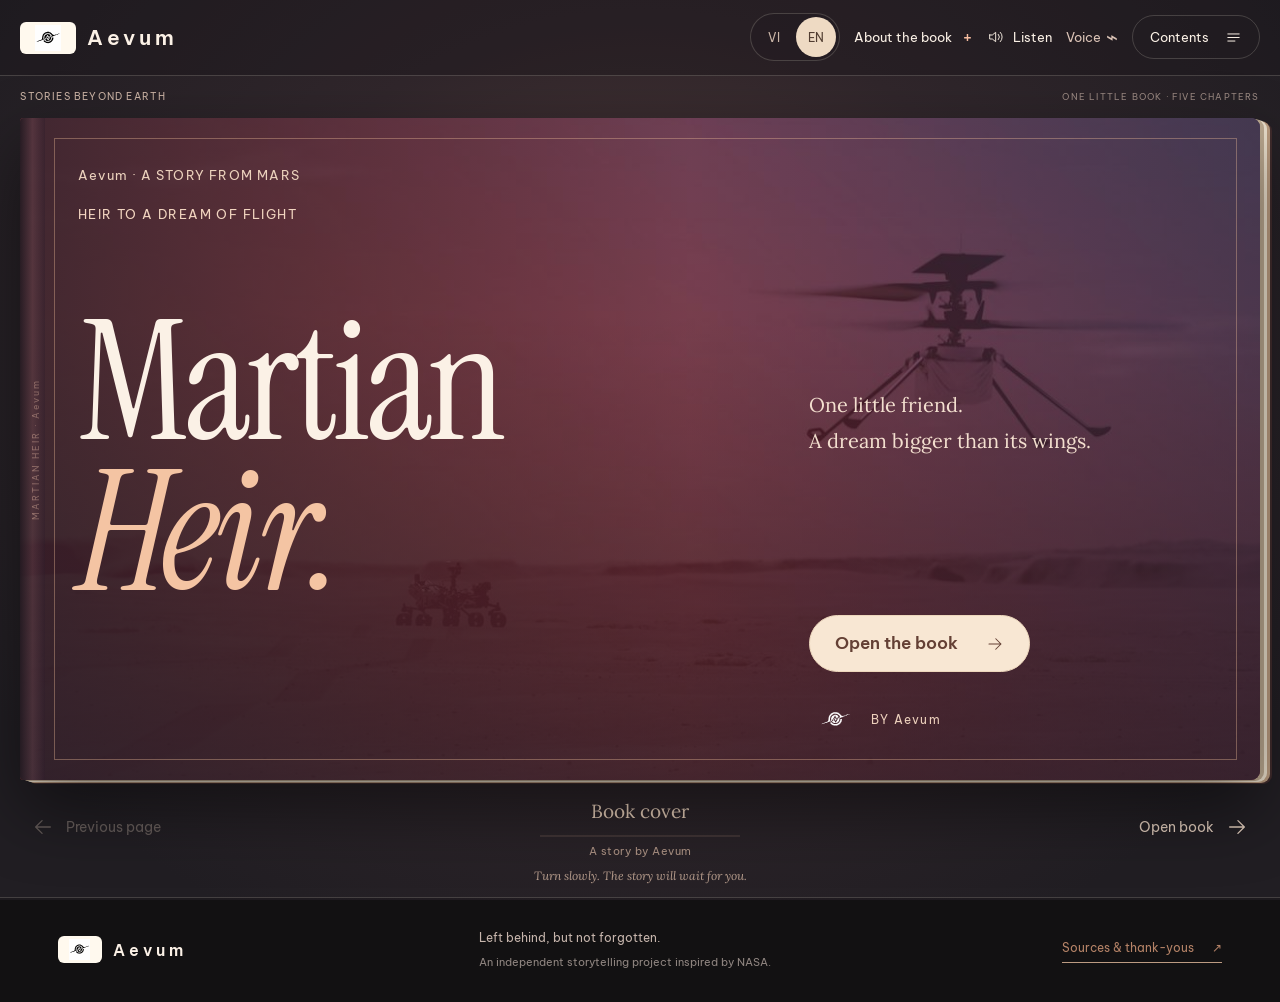
==== commit 4a163b07: "logo fixes" ====
--- a/index-en.html
+++ b/index-en.html
@@ -40,7 +40,7 @@
     <h1 id="main-title">Martian<br><em>Heir.</em></h1>
     <p class="cover-description"><!--i18n:t010-->One little friend.<br><!--i18n:t011-->A dream bigger than its wings.</p>
     <a class="button cover-open" href="#contents"><!--i18n:t012-->Open the book <svg class="icon"><use href="#arrow"/></svg></a>
-    <div class="cover-signature"><img src="assets/Aevum-logo.svg" alt="" width="55" height="30"><span><!--i18n:t013-->BY Aevum</span></div>
+    <div class="cover-signature"><img src="assets/aevum-logo.svg" alt="" width="55" height="30"><span><!--i18n:t013-->BY Aevum</span></div>
   </div><span class="cover-spine" aria-hidden="true">MARTIAN HEIR · Aevum</span>
 </section><section class="book-sheet book-contents" id="contents" data-book-page data-kind="contents" aria-labelledby="contents-heading">
   <div class="book-page book-frontispiece"><span class="page-running-head"><!--i18n:t014-->FOR FRIENDS WHO LOVE TO LOOK UP AT THE SKY</span><div class="frontispiece-content"><svg class="icon"><use href="#spark"/></svg><p class="dedication"><!--i18n:t015-->There was a little friend<br><!--i18n:t016-->who dared to dream <em><!--i18n:t017-->very big.</em></p><p><!--i18n:t018-->Its name was Ingenuity. About the size of a lunchbox and lighter than many school bags, it travelled millions of kilometres to a whole new world.</p><p><!--i18n:t019-->Shall we open its story together?</p><span class="dedication-signature"><!--i18n:t020-->With love, Aevum</span></div><span class="paper-folio"><!--i18n:t021-->A LITTLE HELLO</span></div>
@@ -92,7 +92,7 @@
   <figure class="book-page book-illustration"><img src="assets/mars-flight.jpg" alt="An illustration recalling Ingenuity’s flights above Mars." loading="lazy" data-i18n-alt="a019"><span class="illustration-wash"></span><div class="illustration-caption"><span><!--i18n:t104-->CHAPTER 05</span><p><!--i18n:t029-->The wings rest. The dream flies on.</p></div><figcaption><!--i18n:t034-->NASA / JPL-Caltech · Artist’s illustration</figcaption><span class="image-folio" aria-hidden="true">23</span></figure>
   <article class="book-page book-prose story-step" tabindex="0" data-speech="My engineers prepared me to stay as a little stationary testbed, recording information right where I stood. I would no longer fly alongside Mum, but what I had learned could still help future explorers. Almost three years. Seventy-two flights. Seventeen kilometres. Once, I was only a question: could a helicopter fly here? Now we know the answer. I’ll stay here on Mars, friend. You take your dream a little further." data-speech-vi="Các kỹ sư chuẩn bị để tớ ở lại như một trạm thử nghiệm nhỏ, ghi dữ liệu ngay tại nơi mình đang đứng. Không còn bay cùng mẹ, nhưng những điều tớ đã học vẫn có thể giúp các nhà thám hiểm sau này. Gần ba năm. Bảy mươi hai chuyến bay. Mười bảy ki lô mét. Tớ từng chỉ là một câu hỏi: liệu có bay được không? Giờ thì chúng mình đã biết câu trả lời. Tớ ở lại Sao Hỏa nhé. Còn cậu, hãy mang giấc mơ của mình đi xa hơn." data-speech-en="My engineers prepared me to stay as a little stationary testbed, recording information right where I stood. I would no longer fly alongside Mum, but what I had learned could still help future explorers. Almost three years. Seventy-two flights. Seventeen kilometres. Once, I was only a question: could a helicopter fly here? Now we know the answer. I’ll stay here on Mars, friend. You take your dream a little further." data-narrator="ingenuity"><span class="bookmark-ribbon" aria-hidden="true">05</span><span class="page-running-head">MARTIAN HEIR <span>·</span><!--i18n:t029--> The wings rest. The dream flies on.</span><p class="page-scene-label"><!--i18n:t111-->STAYING ON MARS / SENDING A DREAM FURTHER</p><h2 id="page-heading-12" tabindex="-1"><!--i18n:t112-->I’ll stay here on Mars.<br><!--i18n:t113-->You take your dream<br><em><!--i18n:t114-->a little further.</em></h2><div class="page-story-text"><p><!--i18n:t115-->My engineers prepared me to stay as a little stationary testbed, recording information right where I stood. I would no longer fly alongside Mum, but what I had learned could still help future explorers. Almost three years. Seventy-two flights.</p><p><!--i18n:t116-->Seventeen kilometres. Once, I was only a question: could a helicopter fly here? Now we know the answer. I’ll stay here on Mars, friend. You take your dream a little further.</p></div><div class="paper-wonder"><svg class="icon"><use href="#spark"></svg><span><!--i18n:t117-->See you on our next adventure.</span></div><footer class="paper-footer"><span><!--i18n:t041-->TEAM Aevum</span><span>24</span></footer></article>
 </section><section class="book-sheet book-ending" id="last-page" data-book-page data-kind="ending" aria-labelledby="ending-heading"><div class="book-page ending-dedication"><span class="page-running-head"><!--i18n:t118-->CLOSE A BOOK. OPEN A DREAM.</span><div class="ending-quote"><svg class="icon"><use href="#spark"/></svg><blockquote><!--i18n:t112-->I’ll stay here on Mars.<br><!--i18n:t113-->You take your dream<br><em><!--i18n:t114-->a little further.</em></blockquote><p><!--i18n:t119-->One little friend flew seventy-two times.<br><!--i18n:t120-->Perhaps one day you will write the next chapter.</p><span class="handwritten"><!--i18n:t121-->See you among the stars.</span></div><span class="paper-folio">25</span></div><div class="book-page book-prose ending-page" tabindex="0"><span class="page-running-head"><!--i18n:t122-->FOR THE EXPLORER READING THIS BOOK</span><h2 id="ending-heading" tabindex="-1"><!--i18n:t123-->What about <em><!--i18n:t124-->you</em><!--i18n:t125-->?<br><!--i18n:t126-->What is your dream?</h2><p class="ending-intro"><!--i18n:t127-->The story may be over, but our curiosity isn’t. Shall we explore a little more?</p><div class="paper-records"><div><strong>72</strong><span><!--i18n:t128-->flights</span></div><div><strong>17 <small>km</small></strong><span><!--i18n:t129-->travelled</span></div></div><button class="paper-action" data-dialog="lab"><span><small><!--i18n:t130-->LET’S TRY SOMETHING</small><!--i18n:t131-->Our little corner of curiosity</span><svg class="icon"><use href="#arrow"/></svg></button><button class="paper-action" data-dialog="appendix"><span><small><!--i18n:t132-->LOOK BACK AT THE MILESTONES</small><!--i18n:t133-->The journey’s logbook</span><svg class="icon"><use href="#arrow"/></svg></button><button class="paper-action" data-dialog="sources"><span><small><!--i18n:t134-->THE PEOPLE BEHIND THIS BOOK</small><!--i18n:t135-->Sources &amp; thank-yous</span><svg class="icon"><use href="#arrow"/></svg></button><a class="paper-link close-book-link" href="#home"><!--i18n:t136-->Close the book <span>↶</span></a><footer class="paper-footer"><span><!--i18n:t137-->THE STORY ENDS. THE DREAM GOES ON.</span><span>26</span></footer></div></section></div><nav class="book-navigation" aria-label="Turn the book’s pages" hidden data-i18n-aria-label="a020"><button id="book-prev" class="page-nav-button" aria-label="Open the previous page" data-i18n-aria-label="a021"><svg class="icon previous-arrow"><use href="#arrow"/></svg><span><!--i18n:t138-->Previous page</span></button><div class="book-position"><p id="book-counter">Book cover</p><div class="book-progress-track" aria-hidden="true"><span id="book-progress-fill"></span></div><span id="book-chapter-label">A story by Aevum</span></div><button id="book-next" class="page-nav-button next-page-button"><span>Open book</span><svg class="icon"><use href="#arrow"/></svg></button></nav><p class="book-reading-hint"><!--i18n:t139-->Turn slowly. The story will wait for you. <span><!--i18n:t140-->← → to turn pages · On a phone, you can swipe sideways.</span></p><p id="book-status" class="visually-hidden" role="status" aria-live="polite" aria-atomic="true"></p></section></main>
-<footer class="site-footer"><a class="wordmark" href="#home"><img class="team-logo" src="assets/Aevum-logo.svg" alt="Logo: Aevum"> Aevum</a><p><!--i18n:t141-->Left behind, but not forgotten.<br><span><!--i18n:t142-->An storytelling project based on NASA's data.</span></p><button class="text-button" data-dialog="sources"><!--i18n:t135-->Sources &amp; thank-yous <span>↗</span></button></footer>
+<footer class="site-footer"><a class="wordmark" href="#home"><img class="team-logo" src="assets/aevum-logo.svg" alt="Logo: Aevum"> Aevum</a><p><!--i18n:t141-->Left behind, but not forgotten.<br><span><!--i18n:t142-->An storytelling project based on NASA's data.</span></p><button class="text-button" data-dialog="sources"><!--i18n:t135-->Sources &amp; thank-yous <span>↗</span></button></footer>
 <div class="toast" id="toast" role="status" aria-live="polite"></div>
 <dialog id="chapters-dialog" class="chapters-dialog" aria-labelledby="chapters-title"><div class="dialog-topline"><span class="section-kicker"><!--i18n:t143-->THE BOOK’S CONTENTS</span><button class="close-button" data-close aria-label="Close the contents" data-i18n-aria-label="a022"><svg class="icon"><use href="#close"/></svg></button></div><h2 id="chapters-title"><!--i18n:t144-->Which chapter<br><em><!--i18n:t145-->shall we open?</em></h2><nav aria-label="Chapters" data-i18n-aria-label="a023"><a href="#chapter-1"><span>01</span><div><!--i18n:t025-->A dream of flight on the Red Planet<small><!--i18n:t146-->One small lift. A whole new sky. </small></div><svg class="icon"><use href="#arrow"/></svg></a><a href="#chapter-2"><span>02</span><div><!--i18n:t026-->Two eyes in the cold night<small><!--i18n:t147-->Far from home. Never truly alone. </small></div><svg class="icon"><use href="#arrow"/></svg></a><a href="#chapter-3"><span>03</span><div><!--i18n:t027-->Finding each other again<small><!--i18n:t148-->Sometimes waiting is brave, too. </small></div><svg class="icon"><use href="#arrow"/></svg></a><a href="#chapter-4"><span>04</span><div><!--i18n:t028-->Another way to fly<small><!--i18n:t149-->If one way doesn’t work, let’s try another. </small></div><svg class="icon"><use href="#arrow"/></svg></a><a href="#chapter-5"><span>05</span><div><!--i18n:t029-->The wings rest. The dream flies on.<small><!--i18n:t150-->My flying stopped. My dream didn’t. </small></div><svg class="icon"><use href="#arrow"/></svg></a></nav><span class="dialog-endnote"><!--i18n:t151-->FIVE LITTLE CHAPTERS. ONE EXTRAORDINARY LITTLE FRIEND.</span></dialog>
 <dialog id="fact-dialog" class="content-dialog" aria-labelledby="fact-title"><div class="dialog-topline"><span class="section-kicker"><!--i18n:t152-->LET’S TAKE A CLOSER LOOK</span><button class="close-button" data-close aria-label="Close this mission note" data-i18n-aria-label="a024"><svg class="icon"><use href="#close"/></svg></button></div><h2 id="fact-title"></h2><div id="fact-body"></div><button class="button button-outline" data-close><!--i18n:t153-->Back to the story <svg class="icon"><use href="#arrow"/></svg></button></dialog>
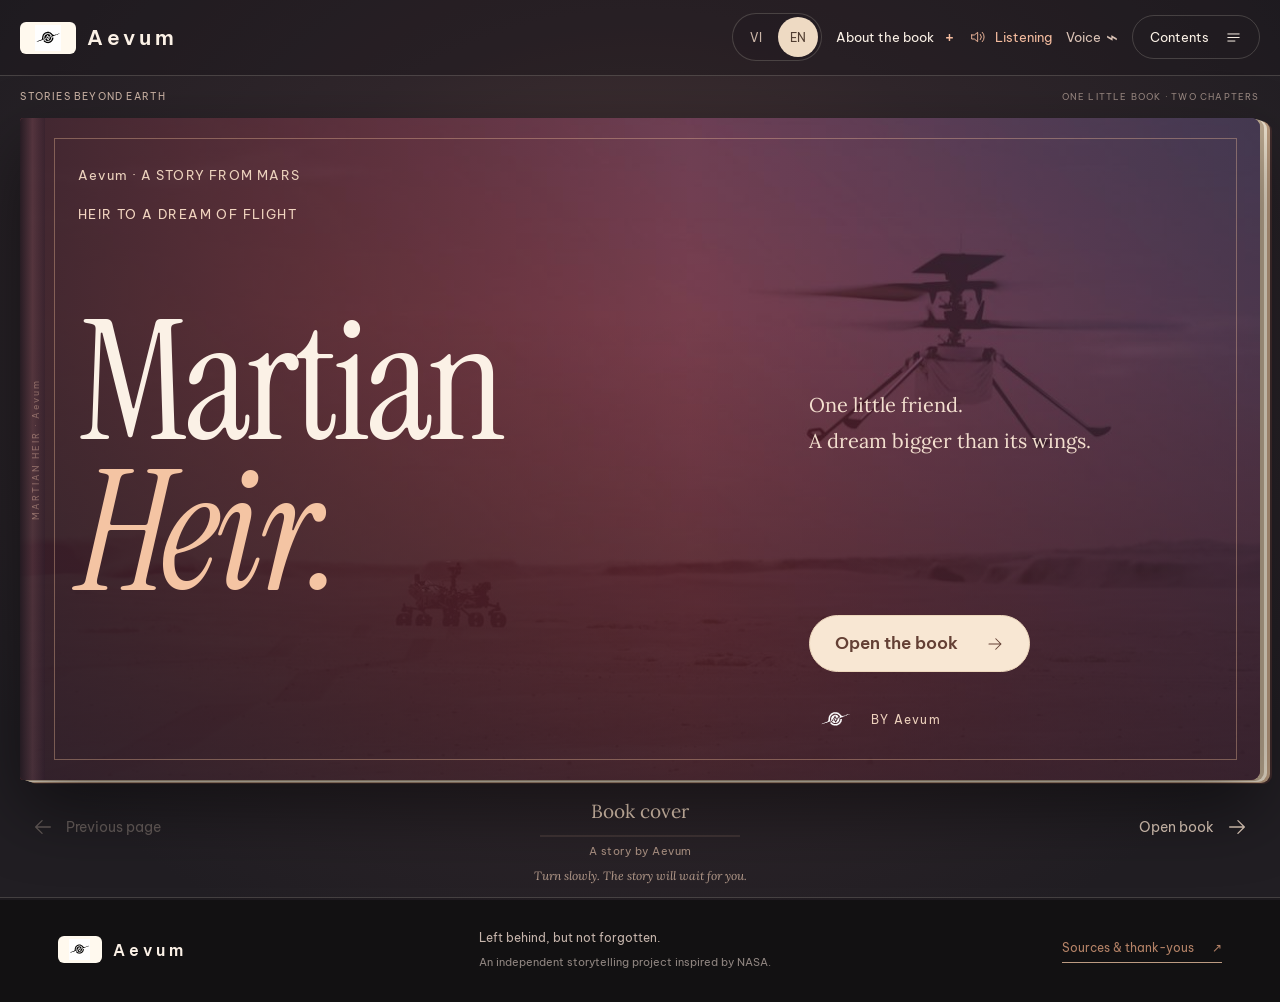
==== commit e4f5cb4c: "updates" ====
--- a/index-en.html
+++ b/index-en.html
@@ -4,7 +4,7 @@
   <meta charset="UTF-8">
   <meta name="viewport" content="width=device-width, initial-scale=1, viewport-fit=cover">
   <meta name="theme-color" content="#19191d">
-  <meta name="description" content="Hello, friend! I’m Ingenuity. Explore Mars with a little helicopter through a story of courage, curiosity, and seventy-two extraordinary flights.">
+  <meta name="description" content="Explore Mars with Ingenuity in a bilingual illustrated storybook about courage, curiosity, and seventy-two extraordinary flights.">
   <title>Martian Heir — Ingenuity’s Storybook | Aevum</title>
   <link rel="icon" href="assets/favicon.svg" type="image/svg+xml">
   <link rel="preload" href="assets/instrument-serif-normal-400.ttf" as="font" type="font/ttf" crossorigin>
@@ -32,7 +32,7 @@
       <button class="voice-settings-button" data-dialog="voice" aria-label="Choose a narration voice and speed" data-i18n-aria-label="a003"><!--i18n:t004-->Voice <span>⌁</span></button><button class="chapter-toggle" data-dialog="chapters" aria-label="Open the book’s contents" data-i18n-aria-label="a004"><span><!--i18n:t005-->Contents</span><svg class="icon"><use href="#menu"/></svg></button>
     </nav>
   </header>
-<main><section class="book-reader" id="reader" aria-label="The Martian Heir storybook" tabindex="-1" data-i18n-aria-label="a005"><div class="reader-intro"><span><!--i18n:t006-->STORIES BEYOND EARTH</span><span class="reader-edition"><!--i18n:t007-->ONE LITTLE BOOK · FIVE CHAPTERS</span></div><div class="book-spread" id="book-spread"><section class="book-sheet book-cover" id="home" data-book-page data-kind="cover" aria-labelledby="main-title">
+<main><section class="book-reader" id="reader" aria-label="The Martian Heir storybook" tabindex="-1" data-i18n-aria-label="a005"><div class="reader-intro"><span><!--i18n:t006-->STORIES BEYOND EARTH</span><span class="reader-edition"><!--i18n:t007-->ONE LITTLE BOOK · TWO CHAPTERS</span></div><div class="book-spread" id="book-spread"><section class="book-sheet book-cover" id="home" data-book-page data-kind="cover" aria-labelledby="main-title">
   <img class="cover-art" src="assets/mars-flight.jpg" alt="An illustration of Ingenuity flying above Mars, with Perseverance in the distance." fetchpriority="high" data-i18n-alt="a006">
   <div class="cover-shade"></div><div class="cover-frame" aria-hidden="true"></div>
   <div class="cover-content"><p class="cover-series"><!--i18n:t008-->Aevum · A STORY FROM MARS</p>
@@ -44,61 +44,85 @@
   </div><span class="cover-spine" aria-hidden="true">MARTIAN HEIR · Aevum</span>
 </section><section class="book-sheet book-contents" id="contents" data-book-page data-kind="contents" aria-labelledby="contents-heading">
   <div class="book-page book-frontispiece"><span class="page-running-head"><!--i18n:t014-->FOR FRIENDS WHO LOVE TO LOOK UP AT THE SKY</span><div class="frontispiece-content"><svg class="icon"><use href="#spark"/></svg><p class="dedication"><!--i18n:t015-->There was a little friend<br><!--i18n:t016-->who dared to dream <em><!--i18n:t017-->very big.</em></p><p><!--i18n:t018-->Its name was Ingenuity. About the size of a lunchbox and lighter than many school bags, it travelled millions of kilometres to a whole new world.</p><p><!--i18n:t019-->Shall we open its story together?</p><span class="dedication-signature"><!--i18n:t020-->With love, Aevum</span></div><span class="paper-folio"><!--i18n:t021-->A LITTLE HELLO</span></div>
-  <div class="book-page book-prose contents-page" tabindex="0"><span class="page-running-head"><!--i18n:t022-->EVERY CHAPTER HOLDS A NEW DISCOVERY</span><h2 id="contents-heading" tabindex="-1"><!--i18n:t023-->Where shall<br><em><!--i18n:t024-->we go together?</em></h2><nav class="paper-contents" aria-label="Contents inside the book" data-i18n-aria-label="a007"><a href="#chapter-1"><span class="contents-number">01</span><span><!--i18n:t025-->A dream of flight on the Red Planet</span><span class="contents-dots" aria-hidden="true"></span><span class="contents-folio">01</span></a><a href="#chapter-2"><span class="contents-number">02</span><span><!--i18n:t026-->Two eyes in the cold night</span><span class="contents-dots" aria-hidden="true"></span><span class="contents-folio">07</span></a><a href="#chapter-3"><span class="contents-number">03</span><span><!--i18n:t027-->Finding each other again</span><span class="contents-dots" aria-hidden="true"></span><span class="contents-folio">13</span></a><a href="#chapter-4"><span class="contents-number">04</span><span><!--i18n:t028-->Another way to fly</span><span class="contents-dots" aria-hidden="true"></span><span class="contents-folio">17</span></a><a href="#chapter-5"><span class="contents-number">05</span><span><!--i18n:t029-->The wings rest. The dream flies on.</span><span class="contents-dots" aria-hidden="true"></span><span class="contents-folio">21</span></a></nav><p class="contents-note"><!--i18n:t030-->Turn the pages in order, or jump straight to the chapter that makes you curious.</p><a class="paper-link" href="#chapter-1"><!--i18n:t031-->Start at the very first page <span>→</span></a><span class="paper-folio"><!--i18n:t032-->CONTENTS</span></div></section><section class="book-sheet story-spread" id="chapter-1" data-book-page data-kind="story" data-chapter="1" data-scene="1" aria-labelledby="page-heading-1">
-  <figure class="book-page book-illustration"><img src="assets/mars-flight.jpg" alt="An illustration of Ingenuity flying above Mars." loading="lazy" data-i18n-alt="a008"><span class="illustration-wash"></span><div class="illustration-caption"><span><!--i18n:t033-->THE VERY FIRST MOMENT</span><blockquote class="illustration-quote" lang="en">“We can now say that human beings have flown a rotorcraft on another planet.”</blockquote><cite>MiMi Aung · NASA / JPL · 19.04.2021</cite></div><figcaption><!--i18n:t034-->NASA / JPL-Caltech · Artist’s illustration</figcaption><span class="image-folio" aria-hidden="true">01</span></figure>
-  <article class="book-page book-prose story-step" tabindex="0" data-speech="April nineteenth, twenty twenty-one. At JPL mission control, everyone was waiting for a message from Mars. Then MiMi Aung confirmed it: humans had flown a helicopter on another planet. Tiny against the great red landscape, Ingenuity had lifted off the ground. But to understand that moment, let’s turn back the clock together." data-speech-vi="Ngày mười chín tháng tư năm hai nghìn không trăm hai mươi mốt. Tại phòng điều khiển JPL, mọi người chờ đợi những tín hiệu từ Sao Hỏa. Rồi MiMi Aung xác nhận: con người đã đưa một trực thăng bay trên hành tinh khác. Nhỏ bé giữa mênh mông cát đỏ, Ingenuity vừa nhấc mình lên. Nhưng để hiểu khoảnh khắc ấy, chúng mình hãy quay ngược thời gian nhé." data-speech-en="April nineteenth, twenty twenty-one. At JPL mission control, everyone was waiting for a message from Mars. Then MiMi Aung confirmed it: humans had flown a helicopter on another planet. Tiny against the great red landscape, Ingenuity had lifted off the ground. But to understand that moment, let’s turn back the clock together." data-narrator="guide"><span class="bookmark-ribbon" aria-hidden="true">01</span><span class="page-running-head">MARTIAN HEIR <span>·</span><!--i18n:t025--> A dream of flight on the Red Planet</span><p class="page-scene-label"><!--i18n:t035-->19 APRIL 2021 / JPL MISSION CONTROL</p><h2 id="page-heading-1" tabindex="-1"><!--i18n:t036-->The room held its breath.<br><!--i18n:t037-->Then everyone cheered.</h2><div class="page-story-text"><p><!--i18n:t038-->April nineteenth, twenty twenty-one. At JPL mission control, everyone was waiting for a message from Mars.</p><p><!--i18n:t039-->Then MiMi Aung confirmed it: humans had flown a helicopter on another planet. Tiny against the great red landscape, Ingenuity had lifted off the ground. But to understand that moment, let’s turn back the clock together.</p></div><div class="paper-wonder"><svg class="icon"><use href="#spark"></svg><span><!--i18n:t040-->How did a little helicopter get all the way here?</span></div><footer class="paper-footer"><span><!--i18n:t041-->TEAM Aevum</span><span>02</span></footer></article>
+  <div class="book-page book-prose contents-page" tabindex="0"><span class="page-running-head"><!--i18n:t022-->EVERY CHAPTER HOLDS A NEW DISCOVERY</span><h2 id="contents-heading" tabindex="-1"><!--i18n:t023-->Where shall<br><em><!--i18n:t024-->we go together?</em></h2><nav class="paper-contents" aria-label="Contents inside the book" data-i18n-aria-label="a007"><a href="#chapter-1"><span class="contents-number">01</span><span><!--i18n:t025-->The Dream of Flight on the Red Planet</span><span class="contents-dots" aria-hidden="true"></span><span class="contents-folio" data-start-spread="1">01</span></a><a href="#chapter-2"><span class="contents-number">02</span><span><!--i18n:t026-->Beyond the Limits on Mars</span><span class="contents-dots" aria-hidden="true"></span><span class="contents-folio" data-start-spread="10">19</span></a></nav><p class="contents-note"><!--i18n:t030-->Turn the pages in order, or jump straight to the chapter that makes you curious.</p><a class="paper-link" href="#chapter-1"><!--i18n:t031-->Start at the very first page <span>→</span></a><span class="paper-folio"><!--i18n:t032-->CONTENTS</span></div></section><section class="book-sheet story-spread" id="chapter-1" data-book-page data-kind="story" data-chapter="1" data-scene="1" aria-labelledby="page-heading-1">
+  <figure class="book-page book-illustration"><img src="assets/mars-flight.jpg" alt="The room erupted in cheers. · NASA reference illustration." data-i18n-alt="a101" loading="lazy"><span class="illustration-wash"></span><div class="illustration-caption"><span><!--i18n:t025-->The Dream of Flight on the Red Planet</span><p><!--i18n:t410-->The room erupted in cheers.</p></div><figcaption><!--i18n:t417-->NASA / JPL-Caltech · Artist’s concept</figcaption><span class="image-folio" aria-hidden="true">01</span></figure>
+  <article class="book-page book-prose story-step" tabindex="0" data-speech="On April 19, 2021, at JPL mission control, Ingenuity project manager MiMi Aung leaped from her chair. After an anxious wait, the data confirmed what the team had hoped for. “We can now say that human beings have flown a rotorcraft on another planet.”" data-speech-vi="Ngày 19 tháng 4 năm 2021, tại phòng điều khiển JPL, MiMi Aung, giám đốc dự án Ingenuity, bật dậy khỏi ghế. Sau những phút chờ đợi, dữ liệu đã xác nhận điều cả đội mong đợi. “Giờ đây, chúng ta có thể khẳng định rằng con người đã thực hiện được chuyến bay bằng trực thăng trên một hành tinh khác.”" data-speech-en="On April 19, 2021, at JPL mission control, Ingenuity project manager MiMi Aung leaped from her chair. After an anxious wait, the data confirmed what the team had hoped for. “We can now say that human beings have flown a rotorcraft on another planet.”" data-narrator="guide"><span class="bookmark-ribbon" aria-hidden="true">01</span><span class="page-running-head">MARTIAN HEIR · <!--i18n:t025-->The Dream of Flight on the Red Planet</span><p class="page-scene-label"><!--i18n:t411-->19 APRIL 2021 · JPL MISSION CONTROL</p><h2 id="page-heading-1" tabindex="-1"><!--i18n:t410-->The room erupted in cheers.</h2><div class="page-story-text"><p><!--i18n:t412-->On April 19, 2021, at JPL mission control, Ingenuity project manager MiMi Aung leaped from her chair. After an anxious wait, the data confirmed what the team had hoped for.</p><p><!--i18n:t413-->“We can now say that human beings have flown a rotorcraft on another planet.”</p></div><p class="story-context-note"><!--i18n:t416-->MiMi Aung’s words, following confirmation of Ingenuity’s first flight.</p><footer class="paper-footer"><span><!--i18n:t041-->TEAM Aevum</span><span>02</span></footer></article>
 </section>
 <section class="book-sheet story-spread" id="scene-2" data-book-page data-kind="story" data-chapter="1" data-scene="2" aria-labelledby="page-heading-2">
-  <figure class="book-page book-illustration"><img src="assets/doc-landing.png" alt="NASA / JPL-Caltech · Perseverance landing, from the team’s document" loading="lazy" data-i18n-alt="a009"><span class="illustration-wash"></span><div class="illustration-caption"><span><!--i18n:t042-->CHAPTER 01</span><p><!--i18n:t025-->A dream of flight on the Red Planet</p></div><figcaption><!--i18n:t043-->NASA / JPL-Caltech · Perseverance landing, from the team’s document</figcaption><span class="image-folio" aria-hidden="true">03</span></figure>
-  <article class="book-page book-prose story-step" tabindex="0" data-speech="Let’s go back to February, twenty twenty-one. After about seven months in space, the Perseverance rover arrived at Mars with Ingenuity tucked underneath. The thin air made slowing down very difficult. After the heat shield and parachute had done their jobs, a rocket-powered landing stage slowed the rover further. Then three cables gently lowered it to the ground. This extraordinary manoeuvre was called Sky Crane." data-speech-vi="Hãy trở về tháng hai năm hai nghìn không trăm hai mươi mốt. Sau khoảng bảy tháng du hành, xe tự hành Perseverance đến Sao Hỏa, mang Ingenuity dưới bụng. Không khí loãng khiến việc giảm tốc rất khó. Sau tấm chắn nhiệt và dù, một tầng hạ cánh dùng động cơ để chậm lại. Rồi ba sợi dây cáp nhẹ nhàng hạ rover xuống mặt đất. Màn đu dây ấy có tên Sky Crane." data-speech-en="Let’s go back to February, twenty twenty-one. After about seven months in space, the Perseverance rover arrived at Mars with Ingenuity tucked underneath. The thin air made slowing down very difficult. After the heat shield and parachute had done their jobs, a rocket-powered landing stage slowed the rover further. Then three cables gently lowered it to the ground. This extraordinary manoeuvre was called Sky Crane." data-narrator="guide"><span class="bookmark-ribbon" aria-hidden="true">01</span><span class="page-running-head">MARTIAN HEIR <span>·</span><!--i18n:t025--> A dream of flight on the Red Planet</span><p class="page-scene-label"><!--i18n:t044-->TURNING BACK THE CLOCK / 18 FEBRUARY 2021</p><h2 id="page-heading-2" tabindex="-1"><!--i18n:t045-->A gentle ride on cables<br><!--i18n:t046-->down to the Martian ground.</h2><div class="page-story-text"><p><!--i18n:t047-->Let’s go back to February, twenty twenty-one. After about seven months in space, the Perseverance rover arrived at Mars with Ingenuity tucked underneath. The thin air made slowing down very difficult.</p><p><!--i18n:t048-->After the heat shield and parachute had done their jobs, a rocket-powered landing stage slowed the rover further. Then three cables gently lowered it to the ground. This extraordinary manoeuvre was called Sky Crane.</p></div><button class="text-button" data-fact="landing"><!--i18n:t049-->Let’s take a closer look <span>↗</span></button><footer class="paper-footer"><span><!--i18n:t041-->TEAM Aevum</span><span>04</span></footer></article>
+  <figure class="book-page book-illustration"><img src="assets/mars-flight.jpg" alt="One tiny helicopter. A place in history. · NASA reference illustration." data-i18n-alt="a102" loading="lazy"><span class="illustration-wash"></span><div class="illustration-caption"><span><!--i18n:t025-->The Dream of Flight on the Red Planet</span><p><!--i18n:t420-->One tiny helicopter. A place in history.</p></div><figcaption><!--i18n:t427-->NASA / JPL-Caltech · Artist’s concept</figcaption><span class="image-folio" aria-hidden="true">03</span></figure>
+  <article class="book-page book-prose story-step" tabindex="0" data-speech="As she spoke, data had brought news from a world nearly 300 million kilometers away: a tiny helicopter named Ingenuity had hovered above the Martian surface, in the silent red sky." data-speech-vi="Khi bà cất lời, dữ liệu đã mang về hình ảnh từ một thế giới cách Trái Đất gần 300 triệu ki-lô-mét: chiếc trực thăng nhỏ mang tên Ingenuity đã lơ lửng trên bề mặt Sao Hỏa, giữa bầu trời đỏ lặng im." data-speech-en="As she spoke, data had brought news from a world nearly 300 million kilometers away: a tiny helicopter named Ingenuity had hovered above the Martian surface, in the silent red sky." data-narrator="guide"><span class="bookmark-ribbon" aria-hidden="true">01</span><span class="page-running-head">MARTIAN HEIR · <!--i18n:t025-->The Dream of Flight on the Red Planet</span><p class="page-scene-label"><!--i18n:t421-->SCENE 1 · IN THE MARTIAN SKY</p><h2 id="page-heading-2" tabindex="-1"><!--i18n:t420-->One tiny helicopter. A place in history.</h2><div class="page-story-text"><p><!--i18n:t422-->As she spoke, data had brought news from a world nearly 300 million kilometers away: a tiny helicopter named Ingenuity had hovered above the Martian surface, in the silent red sky.</p></div><p class="story-context-note"><!--i18n:t426-->Signals take time to reach Earth. The team was confirming a flight that had already happened, rather than watching it live.</p><footer class="paper-footer"><span><!--i18n:t041-->TEAM Aevum</span><span>04</span></footer></article>
 </section>
-<section class="book-sheet story-spread" id="scene-3" data-book-page data-kind="story" data-chapter="1" data-scene="3" aria-labelledby="page-heading-3">
-  <figure class="book-page book-illustration"><img src="assets/doc-ingenuity.png" alt="NASA / JPL-Caltech · Ingenuity photograph from the team’s document" loading="lazy" data-i18n-alt="a010"><span class="illustration-wash"></span><div class="illustration-caption"><span><!--i18n:t042-->CHAPTER 01</span><p><!--i18n:t025-->A dream of flight on the Red Planet</p></div><figcaption><!--i18n:t050-->NASA / JPL-Caltech · Ingenuity photograph from the team’s document</figcaption><span class="image-folio" aria-hidden="true">05</span></figure>
-  <article class="book-page book-prose story-step" tabindex="0" data-speech="Hello, friend! I’m Ingenuity. Do you think I look a little unusual? A small box, four spindly legs, and spinning blades above my head. Beside my car-sized mum, Perseverance, I’m tiny: just one point eight kilograms. Bringing a helicopter to Mars had once seemed like a very risky idea. But my engineers gave me a chance. Mum placed me on the ground and rolled away. From that moment, I had to learn to fly on my own." data-speech-vi="Chào cậu! Tớ là Ingenuity. Cậu thấy hình dáng của tớ có hơi lạ không? Một chiếc hộp nhỏ, bốn cái chân mảnh, và đôi cánh quay tít phía trên. Bên cạnh mẹ Perseverance to gần bằng ô tô, tớ chỉ nặng một phẩy tám ki lô gam thôi. Đem một trực thăng đến Sao Hỏa từng là một ý tưởng rất mạo hiểm. Nhưng các kỹ sư đã cho tớ cơ hội. Mẹ đặt tớ xuống mặt đất, rồi lùi ra xa. Từ lúc ấy, tớ phải tự mình học cách bay." data-speech-en="Hello, friend! I’m Ingenuity. Do you think I look a little unusual? A small box, four spindly legs, and spinning blades above my head. Beside my car-sized mum, Perseverance, I’m tiny: just one point eight kilograms. Bringing a helicopter to Mars had once seemed like a very risky idea. But my engineers gave me a chance. Mum placed me on the ground and rolled away. From that moment, I had to learn to fly on my own." data-narrator="ingenuity"><span class="bookmark-ribbon" aria-hidden="true">01</span><span class="page-running-head">MARTIAN HEIR <span>·</span><!--i18n:t025--> A dream of flight on the Red Planet</span><p class="page-scene-label"><!--i18n:t051-->FROM HERE, LET ME TELL YOU MY STORY…</p><h2 id="page-heading-3" tabindex="-1"><!--i18n:t052-->Hello, friend!<br><!--i18n:t053-->I’m Ingenuity.</h2><div class="page-story-text"><p><!--i18n:t054-->Hello, friend! I’m Ingenuity. Do you think I look a little unusual? A small box, four spindly legs, and spinning blades above my head.</p><p><!--i18n:t055-->Beside my car-sized mum, Perseverance, I’m tiny: just one point eight kilograms. Bringing a helicopter to Mars had once seemed like a very risky idea. But my engineers gave me a chance. Mum placed me on the ground and rolled away. From that moment, I had to learn to fly on my own.</p></div><div class="paper-wonder"><svg class="icon"><use href="#spark"></svg><span><!--i18n:t056-->Would you feel a little nervous if you were me?</span></div><footer class="paper-footer"><span><!--i18n:t041-->TEAM Aevum</span><span>06</span></footer></article>
+<section class="book-sheet story-spread" id="two-months-earlier" data-book-page data-kind="story" data-chapter="1" data-scene="3" aria-labelledby="page-heading-3">
+  <figure class="book-page book-illustration"><img src="assets/doc-landing.png" alt="Two months earlier… · NASA reference illustration." data-i18n-alt="a103" loading="lazy"><span class="illustration-wash"></span><div class="illustration-caption"><span><!--i18n:t025-->The Dream of Flight on the Red Planet</span><p><!--i18n:t430-->Two months earlier…</p></div><figcaption><!--i18n:t437-->NASA / JPL-Caltech · Reference image</figcaption><span class="image-folio" aria-hidden="true">05</span></figure>
+  <article class="book-page book-prose story-step" tabindex="0" data-speech="To understand that moment, let’s go back to the day Ingenuity arrived on Mars. February 18, 2021. After about seven months traveling from Earth, Perseverance and its little companion reached the Red Planet. The first flight was still to come." data-speech-vi="Để hiểu khoảnh khắc ấy, mình cùng quay lại ngày Ingenuity đặt chân đến Sao Hỏa nhé. Ngày 18 tháng 2 năm 2021. Sau khoảng bảy tháng du hành từ Trái Đất, Perseverance cùng người bạn nhỏ đã tới hành tinh đỏ. Chuyến bay đầu tiên vẫn còn ở phía trước." data-speech-en="To understand that moment, let’s go back to the day Ingenuity arrived on Mars. February 18, 2021. After about seven months traveling from Earth, Perseverance and its little companion reached the Red Planet. The first flight was still to come." data-narrator="guide"><span class="bookmark-ribbon" aria-hidden="true">01</span><span class="page-running-head">MARTIAN HEIR · <!--i18n:t025-->The Dream of Flight on the Red Planet</span><p class="page-scene-label"><!--i18n:t431-->TURN BACK THE CLOCK · 18 FEBRUARY 2021</p><h2 id="page-heading-3" tabindex="-1"><!--i18n:t430-->Two months earlier…</h2><div class="page-story-text"><p><!--i18n:t432-->To understand that moment, let’s go back to the day Ingenuity arrived on Mars.</p><p><!--i18n:t433-->February 18, 2021. After about seven months traveling from Earth, Perseverance and its little companion reached the Red Planet. The first flight was still to come.</p></div><footer class="paper-footer"><span><!--i18n:t041-->TEAM Aevum</span><span>06</span></footer></article>
 </section>
-<section class="book-sheet story-spread" id="chapter-2" data-book-page data-kind="story" data-chapter="2" data-scene="4" aria-labelledby="page-heading-4">
-  <figure class="book-page book-illustration"><img src="assets/mars-surface.jpg" alt="An illustration of Ingenuity on the Martian surface." loading="lazy" data-i18n-alt="a011"><span class="illustration-wash"></span><div class="illustration-caption"><span><!--i18n:t057-->CHAPTER 02</span><p><!--i18n:t026-->Two eyes in the cold night</p></div><figcaption><!--i18n:t034-->NASA / JPL-Caltech · Artist’s illustration</figcaption><span class="image-folio" aria-hidden="true">07</span></figure>
-  <article class="book-page book-prose story-step" tabindex="0" data-speech="Have you ever missed home when you were far away? I’m so far from Earth that even a radio message takes many minutes to get there. At night, it can be around minus ninety degrees Celsius. I have to keep my little electronic parts warm. Luckily, Mum Perseverance is nearby. She passes my messages back to the engineers on Earth. I’m a long way from home, but I’m not completely alone." data-speech-vi="Cậu có từng nhớ nhà khi đi xa chưa? Tớ thì ở xa Trái Đất đến mức một tín hiệu phải mất nhiều phút mới tới nơi. Mỗi đêm, trời có thể lạnh khoảng âm chín mươi độ C. Tớ phải giữ ấm những linh kiện nhỏ bên trong mình. May mà vẫn có mẹ Perseverance ở gần. Mẹ chuyển những lời nhắn của tớ về cho các kỹ sư. Xa nhà thật đấy, nhưng tớ không hoàn toàn một mình." data-speech-en="Have you ever missed home when you were far away? I’m so far from Earth that even a radio message takes many minutes to get there. At night, it can be around minus ninety degrees Celsius. I have to keep my little electronic parts warm. Luckily, Mum Perseverance is nearby. She passes my messages back to the engineers on Earth. I’m a long way from home, but I’m not completely alone." data-narrator="ingenuity"><span class="bookmark-ribbon" aria-hidden="true">02</span><span class="page-running-head">MARTIAN HEIR <span>·</span><!--i18n:t026--> Two eyes in the cold night</span><p class="page-scene-label"><!--i18n:t058-->THE FIRST NIGHT / A LITTLE BOX KEEPING WARM</p><h2 id="page-heading-4" tabindex="-1"><!--i18n:t059-->When the Sun goes to bed,<br><!--i18n:t060-->I have to be brave.</h2><div class="page-story-text"><p><!--i18n:t061-->Have you ever missed home when you were far away? I’m so far from Earth that even a radio message takes many minutes to get there. At night, it can be around minus ninety degrees Celsius.</p><p><!--i18n:t062-->I have to keep my little electronic parts warm. Luckily, Mum Perseverance is nearby. She passes my messages back to the engineers on Earth. I’m a long way from home, but I’m not completely alone.</p></div><div class="paper-wonder"><svg class="icon"><use href="#spark"></svg><span><!--i18n:t063-->What would you bring to feel a little closer to home?</span></div><button class="text-button" data-fact="cold"><!--i18n:t049-->Let’s take a closer look <span>↗</span></button><footer class="paper-footer"><span><!--i18n:t041-->TEAM Aevum</span><span>08</span></footer></article>
+<section class="book-sheet story-spread" id="arrival" data-book-page data-kind="story" data-chapter="1" data-scene="4" aria-labelledby="page-heading-4">
+  <figure class="book-page book-illustration"><img src="assets/doc-landing.png" alt="An unusual place to travel. · NASA reference illustration." data-i18n-alt="a104" loading="lazy"><span class="illustration-wash"></span><div class="illustration-caption"><span><!--i18n:t025-->The Dream of Flight on the Red Planet</span><p><!--i18n:t440-->An unusual place to travel.</p></div><figcaption><!--i18n:t447-->NASA / JPL-Caltech · Reference image</figcaption><span class="image-folio" aria-hidden="true">07</span></figure>
+  <article class="book-page book-prose story-step" tabindex="0" data-speech="Tucked away beneath the belly of the Perseverance rover, Ingenuity arrived on Mars as an attached payload. No helicopter had ever been delivered to the surface of another planet before. Throughout the journey, Perseverance carried and protected the little helicopter. Before Ingenuity could spread its wings, they both had to survive the landing." data-speech-vi="Nằm gọn dưới bụng xe tự hành Perseverance, Ingenuity tới Sao Hỏa như một hành khách nhỏ đi nhờ. Chưa từng có chiếc trực thăng nào được đưa đến bề mặt một hành tinh khác như thế. Trong suốt hành trình, Perseverance mang theo và bảo vệ chiếc trực thăng. Nhưng trước khi Ingenuity có thể dang cánh, cả hai phải vượt qua thử thách hạ cánh." data-speech-en="Tucked away beneath the belly of the Perseverance rover, Ingenuity arrived on Mars as an attached payload. No helicopter had ever been delivered to the surface of another planet before. Throughout the journey, Perseverance carried and protected the little helicopter. Before Ingenuity could spread its wings, they both had to survive the landing." data-narrator="guide"><span class="bookmark-ribbon" aria-hidden="true">01</span><span class="page-running-head">MARTIAN HEIR · <!--i18n:t025-->The Dream of Flight on the Red Planet</span><p class="page-scene-label"><!--i18n:t441-->SCENE 2 · A PASSENGER BENEATH THE ROVER</p><h2 id="page-heading-4" tabindex="-1"><!--i18n:t440-->An unusual place to travel.</h2><div class="page-story-text"><p><!--i18n:t442-->Tucked away beneath the belly of the Perseverance rover, Ingenuity arrived on Mars as an attached payload. No helicopter had ever been delivered to the surface of another planet before.</p><p><!--i18n:t443-->Throughout the journey, Perseverance carried and protected the little helicopter. Before Ingenuity could spread its wings, they both had to survive the landing.</p></div><footer class="paper-footer"><span><!--i18n:t041-->TEAM Aevum</span><span>08</span></footer></article>
 </section>
-<section class="book-sheet story-spread" id="scene-5" data-book-page data-kind="story" data-chapter="2" data-scene="5" aria-labelledby="page-heading-5">
-  <figure class="book-page book-illustration"><img src="assets/doc-navcam.png" alt="NASA / JPL-Caltech · Navigation-camera image from the team’s document" loading="lazy" data-i18n-alt="a012"><span class="illustration-wash"></span><div class="illustration-caption"><span><!--i18n:t057-->CHAPTER 02</span><p><!--i18n:t026-->Two eyes in the cold night</p></div><figcaption><!--i18n:t064-->NASA / JPL-Caltech · Navigation-camera image from the team’s document</figcaption><span class="image-folio" aria-hidden="true">09</span></figure>
-  <article class="book-page book-prose story-step" tabindex="0" data-speech="I see the world through two very different eyes. A black-and-white eye looks down at the ground to help me work out how I’m moving. My colour eye saves beautiful views for everyone back on Earth. Can you see those rocks? To you, they might just be rocks. To me, they are little landmarks showing me the way." data-speech-vi="Tớ nhìn thế giới bằng hai con mắt rất khác nhau. Một con mắt đen trắng luôn nhìn xuống đất để giúp tớ biết mình đang di chuyển ra sao. Con mắt màu thì lưu lại những cảnh đẹp cho mọi người ở Trái Đất. Cậu thấy những viên đá kia không? Với cậu, chúng là đá. Với tớ, chúng còn là những dấu mốc chỉ đường." data-speech-en="I see the world through two very different eyes. A black-and-white eye looks down at the ground to help me work out how I’m moving. My colour eye saves beautiful views for everyone back on Earth. Can you see those rocks? To you, they might just be rocks. To me, they are little landmarks showing me the way." data-narrator="ingenuity"><span class="bookmark-ribbon" aria-hidden="true">02</span><span class="page-running-head">MARTIAN HEIR <span>·</span><!--i18n:t026--> Two eyes in the cold night</span><p class="page-scene-label"><!--i18n:t065-->TWO CAMERAS / TWO WAYS OF SEEING</p><h2 id="page-heading-5" tabindex="-1"><!--i18n:t066-->One eye finds the way.<br><!--i18n:t067-->One eye keeps memories.</h2><div class="page-story-text"><p><!--i18n:t068-->I see the world through two very different eyes. A black-and-white eye looks down at the ground to help me work out how I’m moving. My colour eye saves beautiful views for everyone back on Earth.</p><p><!--i18n:t069-->Can you see those rocks? To you, they might just be rocks. To me, they are little landmarks showing me the way.</p></div><button class="text-button" data-fact="eyes"><!--i18n:t049-->Let’s take a closer look <span>↗</span></button><footer class="paper-footer"><span><!--i18n:t041-->TEAM Aevum</span><span>10</span></footer></article>
+<section class="book-sheet story-spread" id="sky-crane" data-book-page data-kind="story" data-chapter="1" data-scene="5" aria-labelledby="page-heading-5">
+  <figure class="book-page book-illustration"><img src="assets/doc-landing.png" alt="Three cables. One gentle touchdown. · NASA reference illustration." data-i18n-alt="a105" loading="lazy"><span class="illustration-wash"></span><div class="illustration-caption"><span><!--i18n:t025-->The Dream of Flight on the Red Planet</span><p><!--i18n:t450-->Three cables. One gentle touchdown.</p></div><figcaption><!--i18n:t457-->NASA / JPL-Caltech · Reference image</figcaption><span class="image-folio" aria-hidden="true">09</span></figure>
+  <article class="book-page book-prose story-step" tabindex="0" data-speech="Mars’ thin air meant a parachute alone could not safely land the roughly one-ton rover. After the parachute had done its job, a rocket-powered descent stage slowed the rover further. Then three nylon cables gently lowered Perseverance onto the red ground, with Ingenuity still attached underneath. This sky crane maneuver kept the rocket engines above the rover, reducing the dust and debris kicked up around it." data-speech-vi="Không khí Sao Hỏa quá loãng để một chiếc dù có thể tự mình đưa rover nặng gần một tấn xuống đất an toàn. Sau khi dù làm nhiệm vụ, tầng hạ cánh dùng động cơ tên lửa tiếp tục giảm tốc. Rồi, từ tầng hạ cánh đang lơ lửng phía trên, ba sợi cáp nylon nhẹ nhàng hạ Perseverance xuống mặt cát đỏ, cùng Ingenuity vẫn gắn bên dưới. Cơ chế Sky Crane giữ các động cơ ở xa mặt đất, giúp hạn chế bụi và mảnh vụn bị thổi tung quanh rover." data-speech-en="Mars’ thin air meant a parachute alone could not safely land the roughly one-ton rover. After the parachute had done its job, a rocket-powered descent stage slowed the rover further. Then three nylon cables gently lowered Perseverance onto the red ground, with Ingenuity still attached underneath. This sky crane maneuver kept the rocket engines above the rover, reducing the dust and debris kicked up around it." data-narrator="guide"><span class="bookmark-ribbon" aria-hidden="true">01</span><span class="page-running-head">MARTIAN HEIR · <!--i18n:t025-->The Dream of Flight on the Red Planet</span><p class="page-scene-label"><!--i18n:t451-->SCENE 2 · THE SKY CRANE LANDING</p><h2 id="page-heading-5" tabindex="-1"><!--i18n:t450-->Three cables. One gentle touchdown.</h2><div class="page-story-text"><p><!--i18n:t452-->Mars’ thin air meant a parachute alone could not safely land the roughly one-ton rover. After the parachute had done its job, a rocket-powered descent stage slowed the rover further.</p><p><!--i18n:t453-->Then three nylon cables gently lowered Perseverance onto the red ground, with Ingenuity still attached underneath. This sky crane maneuver kept the rocket engines above the rover, reducing the dust and debris kicked up around it.</p></div><button class="text-button" data-fact="landing"><!--i18n:t049-->Let’s take a closer look <span>↗</span></button><footer class="paper-footer"><span><!--i18n:t041-->TEAM Aevum</span><span>10</span></footer></article>
 </section>
-<section class="book-sheet story-spread" id="scene-6" data-book-page data-kind="story" data-chapter="2" data-scene="6" aria-labelledby="page-heading-6">
-  <figure class="book-page book-illustration"><img src="assets/flight-thirteen.jpg" alt="NASA / JPL-Caltech / ASU / MSSS · Flight 13 photograph, illustrating flight" loading="lazy" data-i18n-alt="a013"><span class="illustration-wash"></span><div class="illustration-caption"><span><!--i18n:t057-->CHAPTER 02</span><p><!--i18n:t026-->Two eyes in the cold night</p></div><figcaption><!--i18n:t070-->NASA / JPL-Caltech / ASU / MSSS · Flight 13 photograph, illustrating flight</figcaption><span class="image-folio" aria-hidden="true">11</span></figure>
-  <article class="book-page book-prose story-step" tabindex="0" data-speech="Once, about fifty-four seconds after takeoff, one of my navigation pictures went missing. The pictures that followed had the wrong time labels. I thought I was moving differently, so I kept trying to correct myself. I rocked back and forth, sometimes tilting more than twenty degrees. Phew! My flight-control system helped me land safely. Afterwards, the engineers worked out what had happened. One wobble doesn’t have to mean the end of a journey." data-speech-vi="Có lần, khoảng năm mươi tư giây sau khi cất cánh, một bức ảnh định vị của tớ bị mất. Các bức ảnh tiếp theo lại mang sai mốc thời gian. Tớ cứ ngỡ mình đang chuyển động khác đi, nên sửa tới sửa lui. Thế là người tớ chao đảo, có lúc nghiêng hơn hai mươi độ. Hú vía! Nhưng hệ thống điều khiển đã giúp tớ hạ cánh an toàn. Sau đó, các kỹ sư tìm ra chuyện gì đã xảy ra. Một lần vấp không có nghĩa là hành trình phải dừng lại." data-speech-en="Once, about fifty-four seconds after takeoff, one of my navigation pictures went missing. The pictures that followed had the wrong time labels. I thought I was moving differently, so I kept trying to correct myself. I rocked back and forth, sometimes tilting more than twenty degrees. Phew! My flight-control system helped me land safely. Afterwards, the engineers worked out what had happened. One wobble doesn’t have to mean the end of a journey." data-narrator="ingenuity"><span class="bookmark-ribbon" aria-hidden="true">02</span><span class="page-running-head">MARTIAN HEIR <span>·</span><!--i18n:t026--> Two eyes in the cold night</span><p class="page-scene-label"><!--i18n:t071-->FLIGHT 06 / ONE MISSED BEAT</p><h2 id="page-heading-6" tabindex="-1"><!--i18n:t072-->Oh! Why is everything<br><!--i18n:t073-->wobbling like this?</h2><div class="page-story-text"><p><!--i18n:t074-->Once, about fifty-four seconds after takeoff, one of my navigation pictures went missing. The pictures that followed had the wrong time labels. I thought I was moving differently, so I kept trying to correct myself. I rocked back and forth, sometimes tilting more than twenty degrees.</p><p><!--i18n:t075-->Phew! My flight-control system helped me land safely. Afterwards, the engineers worked out what had happened. One wobble doesn’t have to mean the end of a journey.</p></div><button class="text-button" data-fact="anomaly"><!--i18n:t049-->Let’s take a closer look <span>↗</span></button><footer class="paper-footer"><span><!--i18n:t041-->TEAM Aevum</span><span>12</span></footer></article>
+<section class="book-sheet story-spread" id="landing-quote" data-book-page data-kind="story" data-chapter="1" data-scene="6" aria-labelledby="page-heading-6">
+  <figure class="book-page book-illustration"><img src="assets/doc-landing.png" alt="Success is never assured. · NASA reference illustration." data-i18n-alt="a106" loading="lazy"><span class="illustration-wash"></span><div class="illustration-caption"><span><!--i18n:t025-->The Dream of Flight on the Red Planet</span><p><!--i18n:t460-->Success is never assured.</p></div><figcaption><!--i18n:t467-->NASA / JPL-Caltech · Reference image</figcaption><span class="image-folio" aria-hidden="true">11</span></figure>
+  <article class="book-page book-prose story-step" tabindex="0" data-speech="“Success is never assured, and that’s especially true when we’re trying to land the biggest, heaviest, and most complicated rover we’ve ever built to the most dangerous site we’ve ever attempted to land on.” — Allen Chen, Mars 2020 entry, descent, and landing lead." data-speech-vi="“Thành công không bao giờ là điều chắc chắn, nhất là khi chúng ta đang cố đưa chiếc rover lớn nhất, nặng nhất và phức tạp nhất từng chế tạo xuống địa điểm hạ cánh nguy hiểm nhất mà chúng ta từng thử.” — Allen Chen, trưởng nhóm phụ trách quá trình đi vào khí quyển, hạ độ cao và hạ cánh của Mars 2020." data-speech-en="“Success is never assured, and that’s especially true when we’re trying to land the biggest, heaviest, and most complicated rover we’ve ever built to the most dangerous site we’ve ever attempted to land on.” — Allen Chen, Mars 2020 entry, descent, and landing lead." data-narrator="guide"><span class="bookmark-ribbon" aria-hidden="true">01</span><span class="page-running-head">MARTIAN HEIR · <!--i18n:t025-->The Dream of Flight on the Red Planet</span><p class="page-scene-label"><!--i18n:t461-->SCENE 2 · BEFORE TOUCHDOWN</p><h2 id="page-heading-6" tabindex="-1"><!--i18n:t460-->Success is never assured.</h2><div class="page-story-text"><blockquote class="story-quotation"><p><!--i18n:t462-->“Success is never assured, and that’s especially true when we’re trying to land the biggest, heaviest, and most complicated rover we’ve ever built to the most dangerous site we’ve ever attempted to land on.”</p><p><!--i18n:t463-->— Allen Chen, Mars 2020 entry, descent, and landing lead.</p></blockquote></div><footer class="paper-footer"><span><!--i18n:t041-->TEAM Aevum</span><span>12</span></footer></article>
 </section>
-<section class="book-sheet story-spread" id="chapter-3" data-book-page data-kind="story" data-chapter="3" data-scene="7" aria-labelledby="page-heading-7">
-  <figure class="book-page book-illustration"><img src="assets/scouting.jpg" alt="Martian terrain photographed by Ingenuity from above." loading="lazy" data-i18n-alt="a014"><span class="illustration-wash"></span><div class="illustration-caption"><span><!--i18n:t076-->CHAPTER 03</span><p><!--i18n:t027-->Finding each other again</p></div><figcaption><!--i18n:t077-->NASA / JPL-Caltech · A photograph taken by Ingenuity</figcaption><span class="image-folio" aria-hidden="true">13</span></figure>
-  <article class="book-page book-prose story-step" tabindex="0" data-speech="What do you have for breakfast? Mine is sunshine! But then red dust swept in and clouded the sky. During one storm, the sunlight reaching my solar panel dropped by about eighteen percent. Less sunlight meant less energy. My engineers let me rest, checked everything, and waited for better weather. It turns out that knowing when to wait can help you go further." data-speech-vi="Bữa sáng của cậu là gì? Của tớ là ánh nắng! Nhưng rồi bụi đỏ kéo đến, che mờ cả bầu trời. Trong một đợt bão, lượng ánh nắng tới tấm pin của tớ giảm khoảng mười tám phần trăm. Ít nắng nghĩa là ít năng lượng hơn. Các kỹ sư quyết định để tớ nghỉ, kiểm tra mọi thứ và đợi thời tiết tốt lên. Hóa ra, biết chờ cũng là một cách để đi xa hơn." data-speech-en="What do you have for breakfast? Mine is sunshine! But then red dust swept in and clouded the sky. During one storm, the sunlight reaching my solar panel dropped by about eighteen percent. Less sunlight meant less energy. My engineers let me rest, checked everything, and waited for better weather. It turns out that knowing when to wait can help you go further." data-narrator="ingenuity"><span class="bookmark-ribbon" aria-hidden="true">03</span><span class="page-running-head">MARTIAN HEIR <span>·</span><!--i18n:t027--> Finding each other again</span><p class="page-scene-label"><!--i18n:t078-->DUSTY SEASON / WHEN THE SUNLIGHT FADES</p><h2 id="page-heading-7" tabindex="-1"><!--i18n:t079-->Where has my breakfast<br><!--i18n:t080-->of sunshine gone?</h2><div class="page-story-text"><p><!--i18n:t081-->What do you have for breakfast? Mine is sunshine! But then red dust swept in and clouded the sky.</p><p><!--i18n:t082-->During one storm, the sunlight reaching my solar panel dropped by about eighteen percent. Less sunlight meant less energy. My engineers let me rest, checked everything, and waited for better weather. It turns out that knowing when to wait can help you go further.</p></div><div class="paper-wonder"><svg class="icon"><use href="#spark"></svg><span><!--i18n:t083-->Sometimes a little rest helps us keep going.</span></div><button class="text-button" data-fact="dust"><!--i18n:t049-->Let’s take a closer look <span>↗</span></button><footer class="paper-footer"><span><!--i18n:t041-->TEAM Aevum</span><span>14</span></footer></article>
+<section class="book-sheet story-spread" id="mother-and-child" data-book-page data-kind="story" data-chapter="1" data-scene="7" aria-labelledby="page-heading-7">
+  <figure class="book-page book-illustration"><img src="assets/doc-ingenuity.png" alt="A big rover. A tiny companion. · NASA reference illustration." data-i18n-alt="a107" loading="lazy"><span class="illustration-wash"></span><div class="illustration-caption"><span><!--i18n:t025-->The Dream of Flight on the Red Planet</span><p><!--i18n:t470-->A big rover. A tiny companion.</p></div><figcaption><!--i18n:t477-->NASA / JPL-Caltech · Reference image</figcaption><span class="image-folio" aria-hidden="true">13</span></figure>
+  <article class="book-page book-prose story-step" tabindex="0" data-speech="Perseverance was a six-wheeled explorer weighing about one metric ton, nearly the size of a car, built to endure the rough ground of Mars. Beside its “mother,” Ingenuity looked like a lunchbox on four slender legs and had a mass of just 1.8 kilograms. The little helicopter had a different challenge: to fly in the very thin Martian atmosphere." data-speech-vi="Perseverance là một xe tự hành sáu bánh nặng khoảng một tấn, to gần bằng một chiếc ô tô, được chế tạo để vượt qua địa hình gồ ghề của Sao Hỏa. Bên cạnh “người mẹ” ấy, Ingenuity nhỏ như một hộp cơm đứng trên bốn chiếc chân mảnh, chỉ nặng 1,8 kg. Chiếc trực thăng bé nhỏ được giao một thử thách khác: bay trong bầu khí quyển Sao Hỏa vô cùng loãng." data-speech-en="Perseverance was a six-wheeled explorer weighing about one metric ton, nearly the size of a car, built to endure the rough ground of Mars. Beside its “mother,” Ingenuity looked like a lunchbox on four slender legs and had a mass of just 1.8 kilograms. The little helicopter had a different challenge: to fly in the very thin Martian atmosphere." data-narrator="guide"><span class="bookmark-ribbon" aria-hidden="true">01</span><span class="page-running-head">MARTIAN HEIR · <!--i18n:t025-->The Dream of Flight on the Red Planet</span><p class="page-scene-label"><!--i18n:t471-->SCENE 3 · TWO COMPANIONS, TWO MISSIONS</p><h2 id="page-heading-7" tabindex="-1"><!--i18n:t470-->A big rover. A tiny companion.</h2><div class="page-story-text"><p><!--i18n:t472-->Perseverance was a six-wheeled explorer weighing about one metric ton, nearly the size of a car, built to endure the rough ground of Mars.</p><p><!--i18n:t473-->Beside its “mother,” Ingenuity looked like a lunchbox on four slender legs and had a mass of just 1.8 kilograms. The little helicopter had a different challenge: to fly in the very thin Martian atmosphere.</p></div><footer class="paper-footer"><span><!--i18n:t041-->TEAM Aevum</span><span>14</span></footer></article>
 </section>
-<section class="book-sheet story-spread" id="scene-8" data-book-page data-kind="story" data-chapter="3" data-scene="8" aria-labelledby="page-heading-8">
-  <figure class="book-page book-illustration"><img src="assets/doc-ingenuity.png" alt="NASA / JPL-Caltech · Photograph from the team’s document" loading="lazy" data-i18n-alt="a015"><span class="illustration-wash"></span><div class="illustration-caption"><span><!--i18n:t076-->CHAPTER 03</span><p><!--i18n:t027-->Finding each other again</p></div><figcaption><!--i18n:t084-->NASA / JPL-Caltech · Photograph from the team’s document</figcaption><span class="image-folio" aria-hidden="true">15</span></figure>
-  <article class="book-page book-prose story-step" tabindex="0" data-speech="Winter arrived, and the cold nights grew longer. One night, my battery ran so low that my computer switched off. When sunshine woke me up, my clock had reset. I hadn’t forgotten my friends. I had only forgotten the time of our appointment. Back on Earth, my worried engineers asked Mum Perseverance to listen for longer. Then my signal appeared. Mum, I’m here! We had found each other again." data-speech-vi="Mùa đông đến, những đêm lạnh kéo dài hơn. Có một đêm, pin cạn đến mức máy tính của tớ phải tắt. Khi nắng đánh thức tớ dậy, đồng hồ đã đặt lại. Tớ không quên các bạn đâu, chỉ quên mất giờ hẹn thôi. Ở Trái Đất, các kỹ sư lo lắng và nhờ mẹ Perseverance lắng nghe lâu hơn. Rồi tín hiệu của tớ xuất hiện. Mẹ ơi, tớ đây! Chúng tớ đã tìm lại được nhau." data-speech-en="Winter arrived, and the cold nights grew longer. One night, my battery ran so low that my computer switched off. When sunshine woke me up, my clock had reset. I hadn’t forgotten my friends. I had only forgotten the time of our appointment. Back on Earth, my worried engineers asked Mum Perseverance to listen for longer. Then my signal appeared. Mum, I’m here! We had found each other again." data-narrator="ingenuity"><span class="bookmark-ribbon" aria-hidden="true">03</span><span class="page-running-head">MARTIAN HEIR <span>·</span><!--i18n:t027--> Finding each other again</span><p class="page-scene-label"><!--i18n:t085-->WINTER / A MISSED APPOINTMENT</p><h2 id="page-heading-8" tabindex="-1"><!--i18n:t086-->Mum,<br><!--i18n:t087-->can you still hear me?</h2><div class="page-story-text"><p><!--i18n:t088-->Winter arrived, and the cold nights grew longer. One night, my battery ran so low that my computer switched off. When sunshine woke me up, my clock had reset. I hadn’t forgotten my friends. I had only forgotten the time of our appointment.</p><p><!--i18n:t089-->Back on Earth, my worried engineers asked Mum Perseverance to listen for longer. Then my signal appeared. Mum, I’m here! We had found each other again.</p></div><button class="text-button" data-fact="winter"><!--i18n:t049-->Let’s take a closer look <span>↗</span></button><footer class="paper-footer"><span><!--i18n:t041-->TEAM Aevum</span><span>16</span></footer></article>
+<section class="book-sheet story-spread" id="messages-home" data-book-page data-kind="story" data-chapter="1" data-scene="8" aria-labelledby="page-heading-8">
+  <figure class="book-page book-illustration"><img src="assets/mars-surface.jpg" alt="Far from home. Still heard. · NASA reference illustration." data-i18n-alt="a108" loading="lazy"><span class="illustration-wash"></span><div class="illustration-caption"><span><!--i18n:t025-->The Dream of Flight on the Red Planet</span><p><!--i18n:t480-->Far from home. Still heard.</p></div><figcaption><!--i18n:t487-->NASA / JPL-Caltech · Artist’s concept</figcaption><span class="image-folio" aria-hidden="true">15</span></figure>
+  <article class="book-page book-prose story-step" tabindex="0" data-speech="Every message between Ingenuity and Earth had to pass through its “mother,” Perseverance. The rover received the helicopter’s signals and relayed them home through the mission’s communications network. Depending on the positions of the two planets, a one-way signal could take up to about 22 minutes. Ingenuity could not be flown with a joystick from Earth: once airborne, it had to follow its instructions on its own." data-speech-vi="Mọi lời nhắn giữa Ingenuity và Trái Đất đều cần Perseverance làm cầu nối. “Người mẹ” nhận tín hiệu của chiếc trực thăng rồi chuyển tiếp về nhà qua hệ thống liên lạc của nhiệm vụ. Tùy vị trí của hai hành tinh, tín hiệu một chiều có thể mất tới khoảng 22 phút. Vì vậy, Ingenuity không thể được lái trực tiếp bằng cần điều khiển từ Trái Đất: khi cất cánh, nó phải tự làm theo kế hoạch đã nhận." data-speech-en="Every message between Ingenuity and Earth had to pass through its “mother,” Perseverance. The rover received the helicopter’s signals and relayed them home through the mission’s communications network. Depending on the positions of the two planets, a one-way signal could take up to about 22 minutes. Ingenuity could not be flown with a joystick from Earth: once airborne, it had to follow its instructions on its own." data-narrator="guide"><span class="bookmark-ribbon" aria-hidden="true">01</span><span class="page-running-head">MARTIAN HEIR · <!--i18n:t025-->The Dream of Flight on the Red Planet</span><p class="page-scene-label"><!--i18n:t481-->SCENE 3 · MESSAGES HOME</p><h2 id="page-heading-8" tabindex="-1"><!--i18n:t480-->Far from home. Still heard.</h2><div class="page-story-text"><p><!--i18n:t482-->Every message between Ingenuity and Earth had to pass through its “mother,” Perseverance. The rover received the helicopter’s signals and relayed them home through the mission’s communications network.</p><p><!--i18n:t483-->Depending on the positions of the two planets, a one-way signal could take up to about 22 minutes. Ingenuity could not be flown with a joystick from Earth: once airborne, it had to follow its instructions on its own.</p></div><footer class="paper-footer"><span><!--i18n:t041-->TEAM Aevum</span><span>16</span></footer></article>
 </section>
-<section class="book-sheet story-spread" id="chapter-4" data-book-page data-kind="story" data-chapter="4" data-scene="9" aria-labelledby="page-heading-9">
-  <figure class="book-page book-illustration"><img src="assets/testing.jpg" alt="Engineers testing Ingenuity’s equipment on Earth." loading="lazy" data-i18n-alt="a016"><span class="illustration-wash"></span><div class="illustration-caption"><span><!--i18n:t090-->CHAPTER 04</span><p><!--i18n:t028-->Another way to fly</p></div><figcaption><!--i18n:t091-->NASA / JPL-Caltech · Testing on Earth</figcaption><span class="image-folio" aria-hidden="true">17</span></figure>
-  <article class="book-page book-prose story-step" tabindex="0" data-speech="The cold also stopped one of my tilt sensors from working. Without it, how would I know which way I was leaning before takeoff? Luckily, I had another set of sensors, called an IMU. My engineers changed the software so I could use its measurements instead. And my computer brain uses technology related to smartphone chips. Familiar things from Earth, put together with care, can do extraordinary things." data-speech-vi="Cái lạnh còn làm một cảm biến đo độ nghiêng của tớ ngừng hoạt động. Không có nó, làm sao tớ biết mình đang đứng nghiêng thế nào trước khi bay? May quá, tớ vẫn còn một bộ cảm biến khác, gọi là IMU. Các kỹ sư đã sửa phần mềm để dùng dữ liệu từ đó. Còn bộ não xử lý của tớ thì có họ hàng công nghệ với chip điện thoại thông minh. Những thứ quen thuộc trên Trái Đất, khi được kết hợp thật khéo, có thể làm nên chuyện phi thường." data-speech-en="The cold also stopped one of my tilt sensors from working. Without it, how would I know which way I was leaning before takeoff? Luckily, I had another set of sensors, called an IMU. My engineers changed the software so I could use its measurements instead. And my computer brain uses technology related to smartphone chips. Familiar things from Earth, put together with care, can do extraordinary things." data-narrator="ingenuity"><span class="bookmark-ribbon" aria-hidden="true">04</span><span class="page-running-head">MARTIAN HEIR <span>·</span><!--i18n:t028--> Another way to fly</span><p class="page-scene-label"><!--i18n:t092-->A BROKEN SENSOR / A NEW IDEA</p><h2 id="page-heading-9" tabindex="-1"><!--i18n:t093-->There’s still<br><!--i18n:t094-->another way!</h2><div class="page-story-text"><p><!--i18n:t095-->The cold also stopped one of my tilt sensors from working. Without it, how would I know which way I was leaning before takeoff? Luckily, I had another set of sensors, called an IMU.</p><p><!--i18n:t096-->My engineers changed the software so I could use its measurements instead. And my computer brain uses technology related to smartphone chips. Familiar things from Earth, put together with care, can do extraordinary things.</p></div><div class="paper-wonder"><svg class="icon"><use href="#spark"></svg><span><!--i18n:t097-->What other way could you try?</span></div><button class="text-button" data-fact="sensor"><!--i18n:t049-->Let’s take a closer look <span>↗</span></button><footer class="paper-footer"><span><!--i18n:t041-->TEAM Aevum</span><span>18</span></footer></article>
+<section class="book-sheet story-spread" id="uninvited-guest" data-book-page data-kind="story" data-chapter="1" data-scene="9" aria-labelledby="page-heading-9">
+  <figure class="book-page book-illustration"><img src="assets/testing.jpg" alt="I did not begin my life as a hero. · NASA reference illustration." data-i18n-alt="a109" loading="lazy"><span class="illustration-wash"></span><div class="illustration-caption"><span><!--i18n:t025-->The Dream of Flight on the Red Planet</span><p><!--i18n:t490-->I did not begin my life as a hero.</p></div><figcaption><!--i18n:t497-->NASA / JPL-Caltech · Reference image</figcaption><span class="image-folio" aria-hidden="true">17</span></figure>
+  <article class="book-page book-prose story-step" tabindex="0" data-speech="Hello, friend. I’m Ingenuity. Before I ever flew, I was an idea that raised plenty of questions. Was bringing a helicopter to Mars too much of a risk? Some worried that this little experiment could take time and attention away from Perseverance’s important science mission. In my own story, I might call myself an “uninvited guest.” But my engineers believed I deserved a chance." data-speech-vi="Chào cậu, tớ là Ingenuity. Trước khi được bay, tớ từng chỉ là một ý tưởng khiến nhiều người băn khoăn. Đưa một chiếc trực thăng đến Sao Hỏa liệu có quá mạo hiểm không? Một số người lo rằng thử nghiệm nhỏ này sẽ làm mất thời gian và ảnh hưởng đến nhiệm vụ khoa học quan trọng của Perseverance. Nếu được tự kể, tớ sẽ ví mình như một “vị khách không mời”. Nhưng các kỹ sư vẫn tin rằng tớ xứng đáng có một cơ hội." data-speech-en="Hello, friend. I’m Ingenuity. Before I ever flew, I was an idea that raised plenty of questions. Was bringing a helicopter to Mars too much of a risk? Some worried that this little experiment could take time and attention away from Perseverance’s important science mission. In my own story, I might call myself an “uninvited guest.” But my engineers believed I deserved a chance." data-narrator="ingenuity"><span class="bookmark-ribbon" aria-hidden="true">01</span><span class="page-running-head">MARTIAN HEIR · <!--i18n:t025-->The Dream of Flight on the Red Planet</span><p class="page-scene-label"><!--i18n:t491-->SCENE 4 · FROM HERE, LET ME TELL YOU</p><h2 id="page-heading-9" tabindex="-1"><!--i18n:t490-->I did not begin my life as a hero.</h2><div class="page-story-text"><p><!--i18n:t492-->Hello, friend. I’m Ingenuity. Before I ever flew, I was an idea that raised plenty of questions. Was bringing a helicopter to Mars too much of a risk?</p><p><!--i18n:t493-->Some worried that this little experiment could take time and attention away from Perseverance’s important science mission. In my own story, I might call myself an “uninvited guest.” But my engineers believed I deserved a chance.</p></div><p class="story-context-note"><!--i18n:t496-->“Mother,” “uninvited guest,” and Ingenuity’s first-person voice are storytelling devices, not quotations from NASA.</p><footer class="paper-footer"><span><!--i18n:t041-->TEAM Aevum</span><span>18</span></footer></article>
 </section>
-<section class="book-sheet story-spread" id="scene-10" data-book-page data-kind="story" data-chapter="4" data-scene="10" aria-labelledby="page-heading-10">
-  <figure class="book-page book-illustration"><img src="assets/scouting.jpg" alt="NASA / JPL-Caltech · Ingenuity’s view from above" loading="lazy" data-i18n-alt="a017"><span class="illustration-wash"></span><div class="illustration-caption"><span><!--i18n:t090-->CHAPTER 04</span><p><!--i18n:t028-->Another way to fly</p></div><figcaption><!--i18n:t098-->NASA / JPL-Caltech · Ingenuity’s view from above</figcaption><span class="image-folio" aria-hidden="true">19</span></figure>
-  <article class="book-page book-prose story-step" tabindex="0" data-speech="At first, everyone only hoped I would manage up to five test flights. But I kept going. As Mum Perseverance travelled below, I took pictures from above so the team could see places that were hard to study from the ground. I didn’t carry a dedicated science instrument, but I could bring back a new perspective. A little experiment had become Mum’s scouting friend." data-speech-vi="Ban đầu, mọi người chỉ mong tớ bay thử tối đa năm lần. Nhưng tớ đã tiếp tục. Khi mẹ Perseverance đi bên dưới, tớ chụp ảnh từ trên cao để cả đội thấy những nơi khó nhìn từ mặt đất. Tớ không mang theo thiết bị khoa học chuyên dụng, nhưng tớ có thể mang về một góc nhìn mới. Từ một thử nghiệm nhỏ, tớ trở thành người bạn trinh sát của mẹ." data-speech-en="At first, everyone only hoped I would manage up to five test flights. But I kept going. As Mum Perseverance travelled below, I took pictures from above so the team could see places that were hard to study from the ground. I didn’t carry a dedicated science instrument, but I could bring back a new perspective. A little experiment had become Mum’s scouting friend." data-narrator="ingenuity"><span class="bookmark-ribbon" aria-hidden="true">04</span><span class="page-running-head">MARTIAN HEIR <span>·</span><!--i18n:t028--> Another way to fly</span><p class="page-scene-label"><!--i18n:t099-->FROM LITTLE EXPERIMENT / TO SCOUTING FRIEND</p><h2 id="page-heading-10" tabindex="-1"><!--i18n:t100-->Mum travels below.<br><!--i18n:t101-->I look at the way ahead.</h2><div class="page-story-text"><p><!--i18n:t102-->At first, everyone only hoped I would manage up to five test flights. But I kept going.</p><p><!--i18n:t103-->As Mum Perseverance travelled below, I took pictures from above so the team could see places that were hard to study from the ground. I didn’t carry a dedicated science instrument, but I could bring back a new perspective. A little experiment had become Mum’s scouting friend.</p></div><footer class="paper-footer"><span><!--i18n:t041-->TEAM Aevum</span><span>20</span></footer></article>
+<section class="book-sheet story-spread" id="chapter-2" data-book-page data-kind="story" data-chapter="2" data-scene="10" aria-labelledby="page-heading-10">
+  <figure class="book-page book-illustration"><img src="assets/mars-surface.jpg" alt="When the Sun goes to sleep. · NASA reference illustration." data-i18n-alt="a110" loading="lazy"><span class="illustration-wash"></span><div class="illustration-caption"><span><!--i18n:t026-->Beyond the Limits on Mars</span><p><!--i18n:t500-->When the Sun goes to sleep.</p></div><figcaption><!--i18n:t507-->NASA / JPL-Caltech · Artist’s concept</figcaption><span class="image-folio" aria-hidden="true">19</span></figure>
+  <article class="book-page book-prose story-step" tabindex="0" data-speech="Have you ever missed home when you were far away? I’m so far away that even a message has to cross a vast stretch of space. At night, temperatures where I live can fall to around −90°C — much colder than your home freezer! The thin atmosphere holds heat poorly. Even by day, sunlit ground can be much warmer than the air above it. When night falls, I have to keep my little electronic parts warm. Luckily, Mum Perseverance is nearby to pass my messages home." data-speech-vi="Cậu có từng nhớ nhà khi đi xa chưa? Tớ thì ở xa đến mức một lời nhắn cũng phải đi qua khoảng không mênh mông. Mỗi đêm, nhiệt độ ở chỗ tớ có thể xuống khoảng −90°C — lạnh hơn ngăn đông nhà cậu rất nhiều! Bầu khí quyển loãng giữ nhiệt rất kém. Ngay cả ban ngày, mặt đất được nắng sưởi ấm cũng có thể ấm hơn nhiều so với lớp không khí phía trên. Khi đêm xuống, tớ phải giữ ấm các linh kiện nhỏ bên trong mình. May mà mẹ Perseverance vẫn ở gần để chuyển lời nhắn về nhà." data-speech-en="Have you ever missed home when you were far away? I’m so far away that even a message has to cross a vast stretch of space. At night, temperatures where I live can fall to around −90°C — much colder than your home freezer! The thin atmosphere holds heat poorly. Even by day, sunlit ground can be much warmer than the air above it. When night falls, I have to keep my little electronic parts warm. Luckily, Mum Perseverance is nearby to pass my messages home." data-narrator="ingenuity"><span class="bookmark-ribbon" aria-hidden="true">02</span><span class="page-running-head">MARTIAN HEIR · <!--i18n:t026-->Beyond the Limits on Mars</span><p class="page-scene-label"><!--i18n:t501-->PART 1 · A NIGHT FAR FROM HOME</p><h2 id="page-heading-10" tabindex="-1"><!--i18n:t500-->When the Sun goes to sleep.</h2><div class="page-story-text"><p><!--i18n:t502-->Have you ever missed home when you were far away? I’m so far away that even a message has to cross a vast stretch of space. At night, temperatures where I live can fall to around −90°C — much colder than your home freezer!</p><p><!--i18n:t503-->The thin atmosphere holds heat poorly. Even by day, sunlit ground can be much warmer than the air above it. When night falls, I have to keep my little electronic parts warm. Luckily, Mum Perseverance is nearby to pass my messages home.</p></div><button class="text-button" data-fact="cold"><!--i18n:t049-->Let’s take a closer look <span>↗</span></button><footer class="paper-footer"><span><!--i18n:t041-->TEAM Aevum</span><span>20</span></footer></article>
 </section>
-<section class="book-sheet story-spread" id="chapter-5" data-book-page data-kind="story" data-chapter="5" data-scene="11" aria-labelledby="page-heading-11">
-  <figure class="book-page book-illustration"><img src="assets/doc-final.png" alt="NASA / JPL-Caltech · Ingenuity’s location, from the team’s document" loading="lazy" data-i18n-alt="a018"><span class="illustration-wash"></span><div class="illustration-caption"><span><!--i18n:t104-->CHAPTER 05</span><p><!--i18n:t029-->The wings rest. The dream flies on.</p></div><figcaption><!--i18n:t105-->NASA / JPL-Caltech · Ingenuity’s location, from the team’s document</figcaption><span class="image-folio" aria-hidden="true">21</span></figure>
-  <article class="book-page book-prose story-step" tabindex="0" data-speech="January eighteenth, twenty twenty-four. I took off for the seventy-second time. Below me was a sandy area with very few landmarks, making navigation difficult. After that landing, my thin, lightweight rotor blades were damaged. In our story, they were as delicate as the wafer of an ice-cream cone. I couldn’t fly any more. Of course I felt sad. But that didn’t erase all the journeys I had already made." data-speech-vi="Ngày mười tám tháng một năm hai nghìn không trăm hai mươi tư. Tớ cất cánh lần thứ bảy mươi hai. Bên dưới là một vùng cát ít điểm mốc, khiến việc định vị trở nên khó khăn. Sau lần hạ cánh ấy, những cánh quạt mỏng nhẹ của tớ bị hư hại. Chúng mong manh như miếng bánh ốc quế trong câu chuyện của chúng mình. Tớ không thể bay nữa. Tớ buồn chứ. Nhưng những chuyến bay đã có, không vì thế mà biến mất." data-speech-en="January eighteenth, twenty twenty-four. I took off for the seventy-second time. Below me was a sandy area with very few landmarks, making navigation difficult. After that landing, my thin, lightweight rotor blades were damaged. In our story, they were as delicate as the wafer of an ice-cream cone. I couldn’t fly any more. Of course I felt sad. But that didn’t erase all the journeys I had already made." data-narrator="ingenuity"><span class="bookmark-ribbon" aria-hidden="true">05</span><span class="page-running-head">MARTIAN HEIR <span>·</span><!--i18n:t029--> The wings rest. The dream flies on.</span><p class="page-scene-label"><!--i18n:t106-->18 JANUARY 2024 / THE FINAL FLIGHT</p><h2 id="page-heading-11" tabindex="-1"><!--i18n:t107-->One more landing.<br><!--i18n:t108-->Wings that could fly no more.</h2><div class="page-story-text"><p><!--i18n:t109-->January eighteenth, twenty twenty-four. I took off for the seventy-second time. Below me was a sandy area with very few landmarks, making navigation difficult. After that landing, my thin, lightweight rotor blades were damaged.</p><p><!--i18n:t110-->In our story, they were as delicate as the wafer of an ice-cream cone. I couldn’t fly any more. Of course I felt sad. But that didn’t erase all the journeys I had already made.</p></div><button class="text-button" data-fact="legacy"><!--i18n:t049-->Let’s take a closer look <span>↗</span></button><footer class="paper-footer"><span><!--i18n:t041-->TEAM Aevum</span><span>22</span></footer></article>
+<section class="book-sheet story-spread" id="two-eyes" data-book-page data-kind="story" data-chapter="2" data-scene="11" aria-labelledby="page-heading-11">
+  <figure class="book-page book-illustration"><img src="assets/doc-navcam.png" alt="One eye to navigate. One to share the view. · NASA reference illustration." data-i18n-alt="a111" loading="lazy"><span class="illustration-wash"></span><div class="illustration-caption"><span><!--i18n:t026-->Beyond the Limits on Mars</span><p><!--i18n:t510-->One eye to navigate. One to share the view.</p></div><figcaption><!--i18n:t517-->NASA / JPL-Caltech · Reference image</figcaption><span class="image-folio" aria-hidden="true">21</span></figure>
+  <article class="book-page book-prose story-step" tabindex="0" data-speech="I have two eyes: a black-and-white one that watches the ground to track my speed and direction, and a color one that sends Mars’ beauty home to Earth. Rocks and patterns beneath me are my landmarks. To you, they might just be scenery. To me, they help answer a very important question: “How am I moving?”" data-speech-vi="Tớ nhìn thế giới bằng hai con mắt rất khác nhau: một mắt đen trắng nhìn xuống mặt đất, giúp tớ ước tính tốc độ và hướng di chuyển; một mắt màu ghi lại vẻ đẹp của Sao Hỏa để gửi về Trái Đất. Những viên đá và đường nét dưới chân chính là dấu mốc chỉ đường. Với cậu, chúng có thể chỉ là cảnh vật. Với tớ, chúng giúp trả lời câu hỏi: “Mình đang di chuyển ra sao nhỉ?”" data-speech-en="I have two eyes: a black-and-white one that watches the ground to track my speed and direction, and a color one that sends Mars’ beauty home to Earth. Rocks and patterns beneath me are my landmarks. To you, they might just be scenery. To me, they help answer a very important question: “How am I moving?”" data-narrator="ingenuity"><span class="bookmark-ribbon" aria-hidden="true">02</span><span class="page-running-head">MARTIAN HEIR · <!--i18n:t026-->Beyond the Limits on Mars</span><p class="page-scene-label"><!--i18n:t511-->PART 2 · TWO CAMERAS</p><h2 id="page-heading-11" tabindex="-1"><!--i18n:t510-->One eye to navigate. One to share the view.</h2><div class="page-story-text"><p><!--i18n:t512-->I have two eyes: a black-and-white one that watches the ground to track my speed and direction, and a color one that sends Mars’ beauty home to Earth.</p><p><!--i18n:t513-->Rocks and patterns beneath me are my landmarks. To you, they might just be scenery. To me, they help answer a very important question: “How am I moving?”</p></div><button class="text-button" data-fact="eyes"><!--i18n:t049-->Let’s take a closer look <span>↗</span></button><footer class="paper-footer"><span><!--i18n:t041-->TEAM Aevum</span><span>22</span></footer></article>
 </section>
-<section class="book-sheet story-spread" id="scene-12" data-book-page data-kind="story" data-chapter="5" data-scene="12" aria-labelledby="page-heading-12">
-  <figure class="book-page book-illustration"><img src="assets/mars-flight.jpg" alt="An illustration recalling Ingenuity’s flights above Mars." loading="lazy" data-i18n-alt="a019"><span class="illustration-wash"></span><div class="illustration-caption"><span><!--i18n:t104-->CHAPTER 05</span><p><!--i18n:t029-->The wings rest. The dream flies on.</p></div><figcaption><!--i18n:t034-->NASA / JPL-Caltech · Artist’s illustration</figcaption><span class="image-folio" aria-hidden="true">23</span></figure>
-  <article class="book-page book-prose story-step" tabindex="0" data-speech="My engineers prepared me to stay as a little stationary testbed, recording information right where I stood. I would no longer fly alongside Mum, but what I had learned could still help future explorers. Almost three years. Seventy-two flights. Seventeen kilometres. Once, I was only a question: could a helicopter fly here? Now we know the answer. I’ll stay here on Mars, friend. You take your dream a little further." data-speech-vi="Các kỹ sư chuẩn bị để tớ ở lại như một trạm thử nghiệm nhỏ, ghi dữ liệu ngay tại nơi mình đang đứng. Không còn bay cùng mẹ, nhưng những điều tớ đã học vẫn có thể giúp các nhà thám hiểm sau này. Gần ba năm. Bảy mươi hai chuyến bay. Mười bảy ki lô mét. Tớ từng chỉ là một câu hỏi: liệu có bay được không? Giờ thì chúng mình đã biết câu trả lời. Tớ ở lại Sao Hỏa nhé. Còn cậu, hãy mang giấc mơ của mình đi xa hơn." data-speech-en="My engineers prepared me to stay as a little stationary testbed, recording information right where I stood. I would no longer fly alongside Mum, but what I had learned could still help future explorers. Almost three years. Seventy-two flights. Seventeen kilometres. Once, I was only a question: could a helicopter fly here? Now we know the answer. I’ll stay here on Mars, friend. You take your dream a little further." data-narrator="ingenuity"><span class="bookmark-ribbon" aria-hidden="true">05</span><span class="page-running-head">MARTIAN HEIR <span>·</span><!--i18n:t029--> The wings rest. The dream flies on.</span><p class="page-scene-label"><!--i18n:t111-->STAYING ON MARS / SENDING A DREAM FURTHER</p><h2 id="page-heading-12" tabindex="-1"><!--i18n:t112-->I’ll stay here on Mars.<br><!--i18n:t113-->You take your dream<br><em><!--i18n:t114-->a little further.</em></h2><div class="page-story-text"><p><!--i18n:t115-->My engineers prepared me to stay as a little stationary testbed, recording information right where I stood. I would no longer fly alongside Mum, but what I had learned could still help future explorers. Almost three years. Seventy-two flights.</p><p><!--i18n:t116-->Seventeen kilometres. Once, I was only a question: could a helicopter fly here? Now we know the answer. I’ll stay here on Mars, friend. You take your dream a little further.</p></div><div class="paper-wonder"><svg class="icon"><use href="#spark"></svg><span><!--i18n:t117-->See you on our next adventure.</span></div><footer class="paper-footer"><span><!--i18n:t041-->TEAM Aevum</span><span>24</span></footer></article>
-</section><section class="book-sheet book-ending" id="last-page" data-book-page data-kind="ending" aria-labelledby="ending-heading"><div class="book-page ending-dedication"><span class="page-running-head"><!--i18n:t118-->CLOSE A BOOK. OPEN A DREAM.</span><div class="ending-quote"><svg class="icon"><use href="#spark"/></svg><blockquote><!--i18n:t112-->I’ll stay here on Mars.<br><!--i18n:t113-->You take your dream<br><em><!--i18n:t114-->a little further.</em></blockquote><p><!--i18n:t119-->One little friend flew seventy-two times.<br><!--i18n:t120-->Perhaps one day you will write the next chapter.</p><span class="handwritten"><!--i18n:t121-->See you among the stars.</span></div><span class="paper-folio">25</span></div><div class="book-page book-prose ending-page" tabindex="0"><span class="page-running-head"><!--i18n:t122-->FOR THE EXPLORER READING THIS BOOK</span><h2 id="ending-heading" tabindex="-1"><!--i18n:t123-->What about <em><!--i18n:t124-->you</em><!--i18n:t125-->?<br><!--i18n:t126-->What is your dream?</h2><p class="ending-intro"><!--i18n:t127-->The story may be over, but our curiosity isn’t. Shall we explore a little more?</p><div class="paper-records"><div><strong>72</strong><span><!--i18n:t128-->flights</span></div><div><strong>17 <small>km</small></strong><span><!--i18n:t129-->travelled</span></div></div><button class="paper-action" data-dialog="lab"><span><small><!--i18n:t130-->LET’S TRY SOMETHING</small><!--i18n:t131-->Our little corner of curiosity</span><svg class="icon"><use href="#arrow"/></svg></button><button class="paper-action" data-dialog="appendix"><span><small><!--i18n:t132-->LOOK BACK AT THE MILESTONES</small><!--i18n:t133-->The journey’s logbook</span><svg class="icon"><use href="#arrow"/></svg></button><button class="paper-action" data-dialog="sources"><span><small><!--i18n:t134-->THE PEOPLE BEHIND THIS BOOK</small><!--i18n:t135-->Sources &amp; thank-yous</span><svg class="icon"><use href="#arrow"/></svg></button><a class="paper-link close-book-link" href="#home"><!--i18n:t136-->Close the book <span>↶</span></a><footer class="paper-footer"><span><!--i18n:t137-->THE STORY ENDS. THE DREAM GOES ON.</span><span>26</span></footer></div></section></div><nav class="book-navigation" aria-label="Turn the book’s pages" hidden data-i18n-aria-label="a020"><button id="book-prev" class="page-nav-button" aria-label="Open the previous page" data-i18n-aria-label="a021"><svg class="icon previous-arrow"><use href="#arrow"/></svg><span><!--i18n:t138-->Previous page</span></button><div class="book-position"><p id="book-counter">Book cover</p><div class="book-progress-track" aria-hidden="true"><span id="book-progress-fill"></span></div><span id="book-chapter-label">A story by Aevum</span></div><button id="book-next" class="page-nav-button next-page-button"><span>Open book</span><svg class="icon"><use href="#arrow"/></svg></button></nav><p class="book-reading-hint"><!--i18n:t139-->Turn slowly. The story will wait for you. <span><!--i18n:t140-->← → to turn pages · On a phone, you can swipe sideways.</span></p><p id="book-status" class="visually-hidden" role="status" aria-live="polite" aria-atomic="true"></p></section></main>
-<footer class="site-footer"><a class="wordmark" href="#home"><img class="team-logo" src="assets/aevum-logo.svg" alt="Logo: Aevum"> Aevum</a><p><!--i18n:t141-->Left behind, but not forgotten.<br><span><!--i18n:t142-->An storytelling project based on NASA's data.</span></p><button class="text-button" data-dialog="sources"><!--i18n:t135-->Sources &amp; thank-yous <span>↗</span></button></footer>
+<section class="book-sheet story-spread" id="flight-six" data-book-page data-kind="story" data-chapter="2" data-scene="12" aria-labelledby="page-heading-12">
+  <figure class="book-page book-illustration"><img src="assets/flight-thirteen.jpg" alt="One missed beat in midair. · NASA reference illustration." data-i18n-alt="a112" loading="lazy"><span class="illustration-wash"></span><div class="illustration-caption"><span><!--i18n:t026-->Beyond the Limits on Mars</span><p><!--i18n:t520-->One missed beat in midair.</p></div><figcaption><!--i18n:t527-->NASA / JPL-Caltech / ASU / MSSS · Flight 13, illustrative image</figcaption><span class="image-folio" aria-hidden="true">23</span></figure>
+  <article class="book-page book-prose story-step" tabindex="0" data-speech="Once, about 54 seconds after takeoff, a glitch interrupted the images from my navigation camera. One image was lost, and the next ones arrived with incorrect timestamps. Suddenly, I was misjudging my own movement. I kept trying to correct myself, rocking and tilting more than 20 degrees in midair. What a scare! Fortunately, my control system had enough safety margin to keep me flying until I landed safely." data-speech-vi="Có lần, khoảng 54 giây sau khi cất cánh, luồng ảnh từ máy ảnh định vị của tớ gặp lỗi. Một bức ảnh bị mất, còn các ảnh tiếp theo lại mang dấu thời gian sai. Tớ bỗng tính nhầm mình đang di chuyển như thế nào. Tớ liên tục cố điều chỉnh, nghiêng qua nghiêng lại hơn 20 độ giữa không trung. Một phen thót tim! May thay, hệ thống điều khiển vẫn đủ khả năng giữ tớ ổn định để hạ cánh an toàn." data-speech-en="Once, about 54 seconds after takeoff, a glitch interrupted the images from my navigation camera. One image was lost, and the next ones arrived with incorrect timestamps. Suddenly, I was misjudging my own movement. I kept trying to correct myself, rocking and tilting more than 20 degrees in midair. What a scare! Fortunately, my control system had enough safety margin to keep me flying until I landed safely." data-narrator="ingenuity"><span class="bookmark-ribbon" aria-hidden="true">02</span><span class="page-running-head">MARTIAN HEIR · <!--i18n:t026-->Beyond the Limits on Mars</span><p class="page-scene-label"><!--i18n:t521-->PART 2 · FLIGHT SIX · 22 MAY 2021</p><h2 id="page-heading-12" tabindex="-1"><!--i18n:t520-->One missed beat in midair.</h2><div class="page-story-text"><p><!--i18n:t522-->Once, about 54 seconds after takeoff, a glitch interrupted the images from my navigation camera. One image was lost, and the next ones arrived with incorrect timestamps. Suddenly, I was misjudging my own movement.</p><p><!--i18n:t523-->I kept trying to correct myself, rocking and tilting more than 20 degrees in midair. What a scare! Fortunately, my control system had enough safety margin to keep me flying until I landed safely.</p></div><p class="story-context-note"><!--i18n:t526-->The image is from Flight 13 and is used as an illustration; it does not show the Flight 6 incident.</p><button class="text-button" data-fact="anomaly"><!--i18n:t049-->Let’s take a closer look <span>↗</span></button><footer class="paper-footer"><span><!--i18n:t041-->TEAM Aevum</span><span>24</span></footer></article>
+</section>
+<section class="book-sheet story-spread" id="dust-storm" data-book-page data-kind="story" data-chapter="2" data-scene="13" aria-labelledby="page-heading-13">
+  <figure class="book-page book-illustration"><img src="assets/scouting.jpg" alt="Some days, courage means waiting. · NASA reference illustration." data-i18n-alt="a113" loading="lazy"><span class="illustration-wash"></span><div class="illustration-caption"><span><!--i18n:t026-->Beyond the Limits on Mars</span><p><!--i18n:t530-->Some days, courage means waiting.</p></div><figcaption><!--i18n:t537-->NASA / JPL-Caltech · Reference image</figcaption><span class="image-folio" aria-hidden="true">25</span></figure>
+  <article class="book-page book-prose story-step" tabindex="0" data-speech="What do you have for breakfast? I have sunlight. But then a dust storm swept in and dimmed the sky. During the January 2022 storm, the sunlight reaching my solar panel dropped by about 18%. Less sunlight meant less energy, and I still needed to stay warm overnight. My engineers postponed my flight, checked conditions, and waited for better weather. Moving forward does not always mean taking off right away." data-speech-vi="Bữa sáng của cậu là gì? Của tớ là ánh nắng. Nhưng rồi một cơn bão bụi tràn tới, khiến bầu trời mờ đi. Trong đợt bão tháng 1 năm 2022, lượng ánh sáng tấm pin của tớ nhận được giảm khoảng 18%. Ít nắng nghĩa là ít năng lượng hơn, mà tớ vẫn cần giữ ấm qua đêm. Các kỹ sư cho tớ hoãn bay, theo dõi tình hình và chờ thời tiết tốt lên. Không phải lúc nào tiến về phía trước cũng có nghĩa là cất cánh ngay." data-speech-en="What do you have for breakfast? I have sunlight. But then a dust storm swept in and dimmed the sky. During the January 2022 storm, the sunlight reaching my solar panel dropped by about 18%. Less sunlight meant less energy, and I still needed to stay warm overnight. My engineers postponed my flight, checked conditions, and waited for better weather. Moving forward does not always mean taking off right away." data-narrator="ingenuity"><span class="bookmark-ribbon" aria-hidden="true">02</span><span class="page-running-head">MARTIAN HEIR · <!--i18n:t026-->Beyond the Limits on Mars</span><p class="page-scene-label"><!--i18n:t531-->PART 3 · WHEN DUST HID THE SUN</p><h2 id="page-heading-13" tabindex="-1"><!--i18n:t530-->Some days, courage means waiting.</h2><div class="page-story-text"><p><!--i18n:t532-->What do you have for breakfast? I have sunlight. But then a dust storm swept in and dimmed the sky. During the January 2022 storm, the sunlight reaching my solar panel dropped by about 18%.</p><p><!--i18n:t533-->Less sunlight meant less energy, and I still needed to stay warm overnight. My engineers postponed my flight, checked conditions, and waited for better weather. Moving forward does not always mean taking off right away.</p></div><button class="text-button" data-fact="dust"><!--i18n:t049-->Let’s take a closer look <span>↗</span></button><footer class="paper-footer"><span><!--i18n:t041-->TEAM Aevum</span><span>26</span></footer></article>
+</section>
+<section class="book-sheet story-spread" id="keeping-warm" data-book-page data-kind="story" data-chapter="2" data-scene="14" aria-labelledby="page-heading-14">
+  <figure class="book-page book-illustration"><img src="assets/doc-ingenuity.png" alt="Flying is only part of the story. · NASA reference illustration." data-i18n-alt="a114" loading="lazy"><span class="illustration-wash"></span><div class="illustration-caption"><span><!--i18n:t026-->Beyond the Limits on Mars</span><p><!--i18n:t540-->Flying is only part of the story.</p></div><figcaption><!--i18n:t547-->NASA / JPL-Caltech · Reference image</figcaption><span class="image-folio" aria-hidden="true">27</span></figure>
+  <article class="book-page book-prose story-step" tabindex="0" data-speech="You might think all my energy goes into flying. In fact, surviving the freezing night takes a large share of my battery power. My electronics have to stay warm enough for me to work again the next day. The energy needed for flying and heating changes with the weather, the season, and the flight plan. Before each flight, my engineers have to make sure I can still get through the next night." data-speech-vi="Cậu tưởng tớ dành hết năng lượng cho đôi cánh à? Thật ra, giữ ấm qua những đêm giá lạnh cũng là một công việc rất tốn pin. Các linh kiện bên trong tớ phải đủ ấm thì ngày mai tớ mới có thể hoạt động tiếp. Lượng năng lượng cần cho bay và sưởi ấm thay đổi theo thời tiết, mùa và kế hoạch hoạt động. Vì thế, trước mỗi chuyến bay, các kỹ sư phải tính xem tớ còn đủ năng lượng để vượt qua đêm tiếp theo hay không." data-speech-en="You might think all my energy goes into flying. In fact, surviving the freezing night takes a large share of my battery power. My electronics have to stay warm enough for me to work again the next day. The energy needed for flying and heating changes with the weather, the season, and the flight plan. Before each flight, my engineers have to make sure I can still get through the next night." data-narrator="ingenuity"><span class="bookmark-ribbon" aria-hidden="true">02</span><span class="page-running-head">MARTIAN HEIR · <!--i18n:t026-->Beyond the Limits on Mars</span><p class="page-scene-label"><!--i18n:t541-->PART 4 · THE ENERGY TO KEEP GOING</p><h2 id="page-heading-14" tabindex="-1"><!--i18n:t540-->Flying is only part of the story.</h2><div class="page-story-text"><p><!--i18n:t542-->You might think all my energy goes into flying. In fact, surviving the freezing night takes a large share of my battery power. My electronics have to stay warm enough for me to work again the next day.</p><p><!--i18n:t543-->The energy needed for flying and heating changes with the weather, the season, and the flight plan. Before each flight, my engineers have to make sure I can still get through the next night.</p></div><button class="text-button" data-fact="cold"><!--i18n:t049-->Let’s take a closer look <span>↗</span></button><footer class="paper-footer"><span><!--i18n:t041-->TEAM Aevum</span><span>28</span></footer></article>
+</section>
+<section class="book-sheet story-spread" id="winter" data-book-page data-kind="story" data-chapter="2" data-scene="15" aria-labelledby="page-heading-15">
+  <figure class="book-page book-illustration"><img src="assets/doc-ingenuity.png" alt="I had only forgotten the time. · NASA reference illustration." data-i18n-alt="a115" loading="lazy"><span class="illustration-wash"></span><div class="illustration-caption"><span><!--i18n:t026-->Beyond the Limits on Mars</span><p><!--i18n:t550-->I had only forgotten the time.</p></div><figcaption><!--i18n:t557-->NASA / JPL-Caltech · Reference image</figcaption><span class="image-folio" aria-hidden="true">29</span></figure>
+  <article class="book-page book-prose story-step" tabindex="0" data-speech="Then winter came. Longer nights and less sunlight left my battery unable to keep my computer running through the night. I shut down in the cold, as if I had fallen asleep. When the Sun woke me the next morning, my clock had reset. I had not forgotten my friends; I had lost track of when to contact Perseverance. After an anxious wait, my engineers asked Mum to listen for longer — and we found each other again." data-speech-vi="Rồi mùa đông đến. Những đêm dài hơn và lượng ánh sáng giảm khiến pin của tớ không đủ sức giữ máy tính hoạt động suốt đêm. Tớ tắt đi trong giá lạnh, như thể đã thiếp ngủ. Khi nắng đánh thức tớ vào sáng hôm sau, đồng hồ đã được đặt lại. Tớ không quên mọi người đâu; chỉ là tớ không còn biết đúng giờ để bắt liên lạc với Perseverance. Sau những giờ hồi hộp, các kỹ sư nhờ mẹ lắng nghe lâu hơn — và chúng tớ tìm lại được nhau." data-speech-en="Then winter came. Longer nights and less sunlight left my battery unable to keep my computer running through the night. I shut down in the cold, as if I had fallen asleep. When the Sun woke me the next morning, my clock had reset. I had not forgotten my friends; I had lost track of when to contact Perseverance. After an anxious wait, my engineers asked Mum to listen for longer — and we found each other again." data-narrator="ingenuity"><span class="bookmark-ribbon" aria-hidden="true">02</span><span class="page-running-head">MARTIAN HEIR · <!--i18n:t026-->Beyond the Limits on Mars</span><p class="page-scene-label"><!--i18n:t551-->PART 4 · WINTER AND A MISSED APPOINTMENT</p><h2 id="page-heading-15" tabindex="-1"><!--i18n:t550-->I had only forgotten the time.</h2><div class="page-story-text"><p><!--i18n:t552-->Then winter came. Longer nights and less sunlight left my battery unable to keep my computer running through the night. I shut down in the cold, as if I had fallen asleep.</p><p><!--i18n:t553-->When the Sun woke me the next morning, my clock had reset. I had not forgotten my friends; I had lost track of when to contact Perseverance. After an anxious wait, my engineers asked Mum to listen for longer — and we found each other again.</p></div><button class="text-button" data-fact="winter"><!--i18n:t049-->Let’s take a closer look <span>↗</span></button><footer class="paper-footer"><span><!--i18n:t041-->TEAM Aevum</span><span>30</span></footer></article>
+</section>
+<section class="book-sheet story-spread" id="final-flight" data-book-page data-kind="story" data-chapter="2" data-scene="16" aria-labelledby="page-heading-16">
+  <figure class="book-page book-illustration"><img src="assets/doc-final.png" alt="The day my wings came to rest. · NASA reference illustration." data-i18n-alt="a116" loading="lazy"><span class="illustration-wash"></span><div class="illustration-caption"><span><!--i18n:t026-->Beyond the Limits on Mars</span><p><!--i18n:t560-->The day my wings came to rest.</p></div><figcaption><!--i18n:t567-->NASA / JPL-Caltech · Reference image</figcaption><span class="image-folio" aria-hidden="true">31</span></figure>
+  <article class="book-page book-prose story-step" tabindex="0" data-speech="Then came my final flight. Below me lay smooth sand ripples with too few landmarks for my camera to track. Without a clear sense of my sideways motion, I struggled to land safely. In the engineers’ most likely reconstruction, I hit the slope of a sand ripple hard. The sudden pitching and rolling overloaded my spinning blades and broke them. As fragile as ice-cream cones in my story, those wings could no longer carry me into the sky." data-speech-vi="Rồi chuyến bay cuối cùng cũng đến. Bên dưới tớ là những gợn cát trơn nhẵn, ít dấu mốc để máy ảnh bám theo. Khi không còn nhìn rõ mình đang trôi ngang ra sao, tớ đã gặp khó lúc hạ cánh. Theo kịch bản có khả năng nhất mà các kỹ sư dựng lại, tớ chạm mạnh xuống sườn một gợn cát. Cú nghiêng đột ngột tạo ra lực vượt quá sức chịu đựng của các cánh quạt, khiến chúng gãy. Mỏng manh như miếng bánh ốc quế trong câu chuyện của tớ, đôi cánh ấy không thể đưa tớ bay thêm nữa." data-speech-en="Then came my final flight. Below me lay smooth sand ripples with too few landmarks for my camera to track. Without a clear sense of my sideways motion, I struggled to land safely. In the engineers’ most likely reconstruction, I hit the slope of a sand ripple hard. The sudden pitching and rolling overloaded my spinning blades and broke them. As fragile as ice-cream cones in my story, those wings could no longer carry me into the sky." data-narrator="ingenuity"><span class="bookmark-ribbon" aria-hidden="true">02</span><span class="page-running-head">MARTIAN HEIR · <!--i18n:t026-->Beyond the Limits on Mars</span><p class="page-scene-label"><!--i18n:t561-->PART 5 · FLIGHT 72 · 18 JANUARY 2024</p><h2 id="page-heading-16" tabindex="-1"><!--i18n:t560-->The day my wings came to rest.</h2><div class="page-story-text"><p><!--i18n:t562-->Then came my final flight. Below me lay smooth sand ripples with too few landmarks for my camera to track. Without a clear sense of my sideways motion, I struggled to land safely.</p><p><!--i18n:t563-->In the engineers’ most likely reconstruction, I hit the slope of a sand ripple hard. The sudden pitching and rolling overloaded my spinning blades and broke them. As fragile as ice-cream cones in my story, those wings could no longer carry me into the sky.</p></div><button class="text-button" data-fact="legacy"><!--i18n:t049-->Let’s take a closer look <span>↗</span></button><footer class="paper-footer"><span><!--i18n:t041-->TEAM Aevum</span><span>32</span></footer></article>
+</section>
+<section class="book-sheet story-spread" id="still-here" data-book-page data-kind="story" data-chapter="2" data-scene="17" aria-labelledby="page-heading-17">
+  <figure class="book-page book-illustration"><img src="assets/doc-final.png" alt="Broken wings. Lessons that remain. · NASA reference illustration." data-i18n-alt="a117" loading="lazy"><span class="illustration-wash"></span><div class="illustration-caption"><span><!--i18n:t026-->Beyond the Limits on Mars</span><p><!--i18n:t570-->Broken wings. Lessons that remain.</p></div><figcaption><!--i18n:t577-->NASA / JPL-Caltech · Reference image</figcaption><span class="image-folio" aria-hidden="true">33</span></figure>
+  <article class="book-page book-prose story-step" tabindex="0" data-speech="Though I could no longer fly, I survived the landing and reestablished contact with Perseverance. Before their final shift with me in April 2024, my engineers sent one last software update. They prepared me to become a stationary testbed: taking pictures, recording temperatures and equipment performance, and storing data locally after the rover moved out of radio range. Perhaps a future explorer will one day find those gifts of data." data-speech-vi="Dù không thể bay nữa, sau lần hạ cánh ấy tớ vẫn hoạt động và đã nối lại liên lạc với Perseverance. Trước khi khép lại công việc với tớ vào tháng 4 năm 2024, các kỹ sư gửi lên một bản cập nhật cuối cùng. Họ chuẩn bị để tớ trở thành một trạm thử nghiệm tại chỗ: chụp ảnh, theo dõi nhiệt độ và tình trạng thiết bị, rồi lưu dữ liệu trong bộ nhớ khi rover đi xa khỏi vùng liên lạc. Biết đâu, một nhà thám hiểm tương lai sẽ tìm thấy những món quà dữ liệu ấy." data-speech-en="Though I could no longer fly, I survived the landing and reestablished contact with Perseverance. Before their final shift with me in April 2024, my engineers sent one last software update. They prepared me to become a stationary testbed: taking pictures, recording temperatures and equipment performance, and storing data locally after the rover moved out of radio range. Perhaps a future explorer will one day find those gifts of data." data-narrator="ingenuity"><span class="bookmark-ribbon" aria-hidden="true">02</span><span class="page-running-head">MARTIAN HEIR · <!--i18n:t026-->Beyond the Limits on Mars</span><p class="page-scene-label"><!--i18n:t571-->PART 5 · ANOTHER WAY TO KEEP GOING</p><h2 id="page-heading-17" tabindex="-1"><!--i18n:t570-->Broken wings. Lessons that remain.</h2><div class="page-story-text"><p><!--i18n:t572-->Though I could no longer fly, I survived the landing and reestablished contact with Perseverance. Before their final shift with me in April 2024, my engineers sent one last software update.</p><p><!--i18n:t573-->They prepared me to become a stationary testbed: taking pictures, recording temperatures and equipment performance, and storing data locally after the rover moved out of radio range. Perhaps a future explorer will one day find those gifts of data.</p></div><p class="story-context-note"><!--i18n:t576-->This describes NASA’s April 2024 plan, not a claim that Ingenuity is still operating or communicating with Earth today.</p><footer class="paper-footer"><span><!--i18n:t041-->TEAM Aevum</span><span>34</span></footer></article>
+</section>
+<section class="book-sheet story-spread" id="legacy" data-book-page data-kind="story" data-chapter="2" data-scene="18" aria-labelledby="page-heading-18">
+  <figure class="book-page book-illustration"><img src="assets/mars-flight.jpg" alt="Five planned flights. Seventy-two takeoffs. · NASA reference illustration." data-i18n-alt="a118" loading="lazy"><span class="illustration-wash"></span><div class="illustration-caption"><span><!--i18n:t026-->Beyond the Limits on Mars</span><p><!--i18n:t580-->Five planned flights. Seventy-two takeoffs.</p></div><figcaption><!--i18n:t587-->NASA / JPL-Caltech · Artist’s concept</figcaption><span class="image-folio" aria-hidden="true">35</span></figure>
+  <article class="book-page book-prose story-step" tabindex="0" data-speech="Looking back on my journey, I can hardly believe it. I was meant to make up to five test flights. Instead, over almost three years, I took off 72 times and traveled about 17 kilometers on another world. I began as a doubted experiment and became a scouting eye, helping Perseverance’s team see the terrain ahead. My wings may have stopped, but what we learned is opening the way for future flights. And you — where would you like your dream to take you?" data-speech-vi="Nhìn lại hành trình, chính tớ cũng thấy ngỡ ngàng. Người ta chỉ dự định cho tớ bay thử tối đa năm lần. Vậy mà trong gần ba năm, tớ đã cất cánh 72 lần, bay khoảng 17 ki-lô-mét trên một thế giới khác. Từ một thử nghiệm đầy hoài nghi, tớ trở thành đôi mắt trinh sát giúp nhóm điều khiển Perseverance nhìn trước địa hình. Đôi cánh có thể đã dừng lại, nhưng những bài học của tớ vẫn mở đường cho các chuyến bay tiếp theo. Còn cậu, cậu muốn đưa giấc mơ của mình đến đâu?" data-speech-en="Looking back on my journey, I can hardly believe it. I was meant to make up to five test flights. Instead, over almost three years, I took off 72 times and traveled about 17 kilometers on another world. I began as a doubted experiment and became a scouting eye, helping Perseverance’s team see the terrain ahead. My wings may have stopped, but what we learned is opening the way for future flights. And you — where would you like your dream to take you?" data-narrator="ingenuity"><span class="bookmark-ribbon" aria-hidden="true">02</span><span class="page-running-head">MARTIAN HEIR · <!--i18n:t026-->Beyond the Limits on Mars</span><p class="page-scene-label"><!--i18n:t581-->PART 6 · LOOKING BACK</p><h2 id="page-heading-18" tabindex="-1"><!--i18n:t580-->Five planned flights. Seventy-two takeoffs.</h2><div class="page-story-text"><p><!--i18n:t582-->Looking back on my journey, I can hardly believe it. I was meant to make up to five test flights. Instead, over almost three years, I took off 72 times and traveled about 17 kilometers on another world.</p><p><!--i18n:t583-->I began as a doubted experiment and became a scouting eye, helping Perseverance’s team see the terrain ahead. My wings may have stopped, but what we learned is opening the way for future flights. And you — where would you like your dream to take you?</p></div><footer class="paper-footer"><span><!--i18n:t041-->TEAM Aevum</span><span>36</span></footer></article>
+</section><section class="book-sheet book-ending" id="last-page" data-book-page data-kind="ending" aria-labelledby="ending-heading"><div class="book-page ending-dedication"><span class="page-running-head"><!--i18n:t118-->CLOSE A BOOK. OPEN A DREAM.</span><div class="ending-quote"><svg class="icon"><use href="#spark"/></svg><blockquote><!--i18n:t112-->I’ll stay here on Mars.<br><!--i18n:t113-->You take your dream<br><em><!--i18n:t114-->a little further.</em></blockquote><p><!--i18n:t119-->One little friend flew seventy-two times.<br><!--i18n:t120-->Perhaps one day you will write the next chapter.</p><span class="handwritten"><!--i18n:t121-->See you among the stars.</span></div><span class="paper-folio">37</span></div><div class="book-page book-prose ending-page" tabindex="0"><span class="page-running-head"><!--i18n:t122-->FOR THE EXPLORER READING THIS BOOK</span><h2 id="ending-heading" tabindex="-1"><!--i18n:t123-->What about <em><!--i18n:t124-->you</em><!--i18n:t125-->?<br><!--i18n:t126-->What is your dream?</h2><p class="ending-intro"><!--i18n:t127-->The story may be over, but our curiosity isn’t. Shall we explore a little more?</p><div class="paper-records"><div><strong>72</strong><span><!--i18n:t128-->flights</span></div><div><strong>17 <small>km</small></strong><span><!--i18n:t129-->travelled</span></div></div><button class="paper-action" data-dialog="lab"><span><small><!--i18n:t130-->LET’S TRY SOMETHING</small><!--i18n:t131-->Our little corner of curiosity</span><svg class="icon"><use href="#arrow"/></svg></button><button class="paper-action" data-dialog="appendix"><span><small><!--i18n:t132-->LOOK BACK AT THE MILESTONES</small><!--i18n:t133-->The journey’s logbook</span><svg class="icon"><use href="#arrow"/></svg></button><button class="paper-action" data-dialog="sources"><span><small><!--i18n:t134-->THE PEOPLE BEHIND THIS BOOK</small><!--i18n:t135-->Sources &amp; thank-yous</span><svg class="icon"><use href="#arrow"/></svg></button><a class="paper-link close-book-link" href="#home"><!--i18n:t136-->Close the book <span>↶</span></a><footer class="paper-footer"><span><!--i18n:t137-->THE STORY ENDS. THE DREAM GOES ON.</span><span>38</span></footer></div></section></div><nav class="book-navigation" aria-label="Turn the book’s pages" hidden data-i18n-aria-label="a020"><button id="book-prev" class="page-nav-button" aria-label="Open the previous page" data-i18n-aria-label="a021"><svg class="icon previous-arrow"><use href="#arrow"/></svg><span><!--i18n:t138-->Previous page</span></button><div class="book-position"><p id="book-counter">Book cover</p><div class="book-progress-track" aria-hidden="true"><span id="book-progress-fill"></span></div><span id="book-chapter-label">A story by Aevum</span></div><button id="book-next" class="page-nav-button next-page-button"><span>Open book</span><svg class="icon"><use href="#arrow"/></svg></button></nav><p class="book-reading-hint"><!--i18n:t139-->Turn slowly. The story will wait for you. <span><!--i18n:t140-->← → to turn pages · On a phone, you can swipe sideways.</span></p><p id="book-status" class="visually-hidden" role="status" aria-live="polite" aria-atomic="true"></p></section></main>
+<footer class="site-footer"><a class="wordmark" href="#home"><img class="team-logo" src="assets/aevum-logo.svg" alt="Logo Aevum"> Aevum</a><p><!--i18n:t141-->Left behind, but not forgotten.<br><span><!--i18n:t142-->An independent storytelling project inspired by NASA.</span></p><button class="text-button" data-dialog="sources"><!--i18n:t135-->Sources &amp; thank-yous <span>↗</span></button></footer>
 <div class="toast" id="toast" role="status" aria-live="polite"></div>
-<dialog id="chapters-dialog" class="chapters-dialog" aria-labelledby="chapters-title"><div class="dialog-topline"><span class="section-kicker"><!--i18n:t143-->THE BOOK’S CONTENTS</span><button class="close-button" data-close aria-label="Close the contents" data-i18n-aria-label="a022"><svg class="icon"><use href="#close"/></svg></button></div><h2 id="chapters-title"><!--i18n:t144-->Which chapter<br><em><!--i18n:t145-->shall we open?</em></h2><nav aria-label="Chapters" data-i18n-aria-label="a023"><a href="#chapter-1"><span>01</span><div><!--i18n:t025-->A dream of flight on the Red Planet<small><!--i18n:t146-->One small lift. A whole new sky. </small></div><svg class="icon"><use href="#arrow"/></svg></a><a href="#chapter-2"><span>02</span><div><!--i18n:t026-->Two eyes in the cold night<small><!--i18n:t147-->Far from home. Never truly alone. </small></div><svg class="icon"><use href="#arrow"/></svg></a><a href="#chapter-3"><span>03</span><div><!--i18n:t027-->Finding each other again<small><!--i18n:t148-->Sometimes waiting is brave, too. </small></div><svg class="icon"><use href="#arrow"/></svg></a><a href="#chapter-4"><span>04</span><div><!--i18n:t028-->Another way to fly<small><!--i18n:t149-->If one way doesn’t work, let’s try another. </small></div><svg class="icon"><use href="#arrow"/></svg></a><a href="#chapter-5"><span>05</span><div><!--i18n:t029-->The wings rest. The dream flies on.<small><!--i18n:t150-->My flying stopped. My dream didn’t. </small></div><svg class="icon"><use href="#arrow"/></svg></a></nav><span class="dialog-endnote"><!--i18n:t151-->FIVE LITTLE CHAPTERS. ONE EXTRAORDINARY LITTLE FRIEND.</span></dialog>
+<dialog id="chapters-dialog" class="chapters-dialog" aria-labelledby="chapters-title"><div class="dialog-topline"><span class="section-kicker"><!--i18n:t143-->THE BOOK’S CONTENTS</span><button class="close-button" data-close aria-label="Close the contents" data-i18n-aria-label="a022"><svg class="icon"><use href="#close"/></svg></button></div><h2 id="chapters-title"><!--i18n:t144-->Which chapter<br><em><!--i18n:t145-->shall we open?</em></h2><nav aria-label="Chapters" data-i18n-aria-label="a023"><a href="#chapter-1"><span>01</span><div><!--i18n:t025-->The Dream of Flight on the Red Planet</div><svg class="icon"><use href="#arrow"/></svg></a><a href="#chapter-2"><span>02</span><div><!--i18n:t026-->Beyond the Limits on Mars</div><svg class="icon"><use href="#arrow"/></svg></a></nav><span class="dialog-endnote"><!--i18n:t151-->TWO CHAPTERS. ONE EXTRAORDINARY LITTLE FRIEND.</span></dialog>
 <dialog id="fact-dialog" class="content-dialog" aria-labelledby="fact-title"><div class="dialog-topline"><span class="section-kicker"><!--i18n:t152-->LET’S TAKE A CLOSER LOOK</span><button class="close-button" data-close aria-label="Close this mission note" data-i18n-aria-label="a024"><svg class="icon"><use href="#close"/></svg></button></div><h2 id="fact-title"></h2><div id="fact-body"></div><button class="button button-outline" data-close><!--i18n:t153-->Back to the story <svg class="icon"><use href="#arrow"/></svg></button></dialog>
-<dialog id="sources-dialog" class="content-dialog sources-dialog" aria-labelledby="sources-title"><div class="dialog-topline"><span class="section-kicker"><!--i18n:t154-->A STORY BUILT ON REAL EXPLORATION</span><button class="close-button" data-close aria-label="Close the sources" data-i18n-aria-label="a025"><svg class="icon"><use href="#close"/></svg></button></div><h2 id="sources-title"><!--i18n:t155-->A little imagination.<br><em><!--i18n:t156-->A lot of real discovery.</em></h2><p><!--i18n:t157-->Our story is adapted from Ingenuity's flights logs and data OwO <a href="https://docs.google.com/document/d/1y-24_gzLaOtt92EUvTHfOLDWPA-D1L79viaGSHX0GF4/edit?tab=t.gj2nm7a5ovo3" target="_blank" rel="noopener noreferrer"><!--i18n:t158-->“Nội dung chi tiết” (Detailed content)</a><!--i18n:t159--> tab of the project document. It begins with a narrator, then lets Ingenuity speak directly to you as a friend. The story is arranged into five chapters in a page-turning picture book.</p><p><!--i18n:t160-->Calling Perseverance “Mum”, Ingenuity’s feelings, and its first-person reflections are storytelling devices, not NASA quotations. MiMi Aung’s opening quote remains in English. The surrounding story and narration are available in both Vietnamese and English.</p><h3><!--i18n:t161-->Explore the original sources</h3><div class="source-links"><a href="https://science.nasa.gov/mission/mars-2020-perseverance/ingenuity-mars-helicopter/" target="_blank" rel="noopener noreferrer"><!--i18n:t162-->NASA — Meet Ingenuity <span>↗</span></a><a href="https://science.nasa.gov/wp-content/uploads/2024/06/ingenuity-helicopter-flight-log.pdf" target="_blank" rel="noopener noreferrer"><!--i18n:t163-->NASA — The log of all 72 flights <span>↗</span></a><a href="https://www.jpl.nasa.gov/news/nasas-ingenuity-mars-helicopter-succeeds-in-historic-first-flight/" target="_blank" rel="noopener noreferrer"><!--i18n:t164-->JPL — The historic first flight <span>↗</span></a><a href="https://science.nasa.gov/blog/surviving-an-in-flight-anomaly-what-happened-on-ingenuitys-sixth-flight/" target="_blank" rel="noopener noreferrer"><!--i18n:t165-->NASA — What happened on Flight 6? <span>↗</span></a><a href="https://science.nasa.gov/blog/grounded-first-flight-delay-due-to-inclement-weather-on-another-world/" target="_blank" rel="noopener noreferrer"><!--i18n:t166-->NASA — A dust storm and an 18% drop in sunlight <span>↗</span></a><a href="https://science.nasa.gov/blog/keeping-our-sense-of-direction-dealing-with-a-dead-sensor/" target="_blank" rel="noopener noreferrer"><!--i18n:t167-->NASA — Another way when a sensor failed <span>↗</span></a><a href="https://www.nasa.gov/missions/mars-2020-perseverance/ingenuity-helicopter/nasas-ingenuity-mars-helicopter-team-says-goodbye-for-now/" target="_blank" rel="noopener noreferrer"><!--i18n:t168-->NASA — Ingenuity stays to record data <span>↗</span></a></div><a class="button button-outline" href="narration-en.txt" id="narration-download" download><!--i18n:t169-->Download the English narration <svg class="icon"><use href="#down"/></svg></a><a class="button button-outline" href="martian-heir-source.zip" download><!--i18n:t170-->Download HTML, CSS &amp; JavaScript <svg class="icon"><use href="#down"/></svg></a><h3><!--i18n:t171-->A little thank-you</h3><p class="credit-text"><!--i18n:t172-->Story: Aevum. GitHub: <a href="https://github.com/Carl3268/The-Wright-Brother-s-Martian-Heir" target="_blank" rel="noopener noreferrer">Carl3268 / The Wright Brother’s Martian Heir</a><!--i18n:t173--> (MIT). Images: NASA / JPL-Caltech, with additional ASU / MSSS credits where applicable. Flight 13 images used as illustrations are clearly captioned. Logo: Aevum. Fonts: DM Sans, Instrument Serif, Be Vietnam Pro, and Lora (SIL Open Font License).</p><p class="credit-text"><!--i18n:t175-->An independent project based on NASA data. Narration uses voices available in your browser or on your device; the actual sound may vary.</p></dialog>
+<dialog id="sources-dialog" class="content-dialog sources-dialog" aria-labelledby="sources-title"><div class="dialog-topline"><span class="section-kicker"><!--i18n:t154-->A STORY BUILT ON REAL EXPLORATION</span><button class="close-button" data-close aria-label="Close the sources" data-i18n-aria-label="a025"><svg class="icon"><use href="#close"/></svg></button></div><h2 id="sources-title"><!--i18n:t155-->A little imagination.<br><em><!--i18n:t156-->A lot of real discovery.</em></h2><p><!--i18n:t157-->Our story draws on Ingenuity’s flight logs and mission data.</p><p><!--i18n:t160-->Calling Perseverance “Mum,” along with Ingenuity’s feelings and first-person voice, is personification. The two quotations name their speakers; the Vietnamese edition translates them. Recordings from the earlier draft may differ from the revised page text.</p><h3><!--i18n:t161-->Explore the original sources</h3><div class="source-links"><a href="https://science.nasa.gov/mission/mars-2020-perseverance/ingenuity-mars-helicopter/" target="_blank" rel="noopener noreferrer"><!--i18n:t162-->NASA — Meet Ingenuity <span>↗</span></a><a href="https://science.nasa.gov/wp-content/uploads/2024/06/ingenuity-helicopter-flight-log.pdf" target="_blank" rel="noopener noreferrer"><!--i18n:t163-->NASA — The log of all 72 flights <span>↗</span></a><a href="https://www.jpl.nasa.gov/news/nasas-ingenuity-mars-helicopter-succeeds-in-historic-first-flight/" target="_blank" rel="noopener noreferrer"><!--i18n:t164-->JPL — The historic first flight <span>↗</span></a><a href="https://science.nasa.gov/blog/surviving-an-in-flight-anomaly-what-happened-on-ingenuitys-sixth-flight/" target="_blank" rel="noopener noreferrer"><!--i18n:t165-->NASA — What happened on Flight 6? <span>↗</span></a><a href="https://science.nasa.gov/blog/grounded-first-flight-delay-due-to-inclement-weather-on-another-world/" target="_blank" rel="noopener noreferrer"><!--i18n:t166-->NASA — A dust storm and an 18% drop in sunlight <span>↗</span></a><a href="https://science.nasa.gov/blog/keeping-our-sense-of-direction-dealing-with-a-dead-sensor/" target="_blank" rel="noopener noreferrer"><!--i18n:t167-->NASA — Another way when a sensor failed <span>↗</span></a><a href="https://www.nasa.gov/missions/mars-2020-perseverance/ingenuity-helicopter/nasas-ingenuity-mars-helicopter-team-says-goodbye-for-now/" target="_blank" rel="noopener noreferrer"><!--i18n:t168-->NASA — Ingenuity stays to record data <span>↗</span></a><a href="https://www.nasa.gov/missions/mars-2020-perseverance/ingenuity-helicopter/nasa-performs-first-aircraft-accident-investigation-on-another-world/" target="_blank" rel="noopener noreferrer"><!--i18n:t700-->NASA — Investigating the final landing <span>↗</span></a><a href="https://www.discovery.com/space/martian-space-wreckage" target="_blank" rel="noopener noreferrer"><!--i18n:t701-->Allen Chen’s words on the landing challenge <span>↗</span></a></div><a class="button button-outline" href="narration-en.txt" id="narration-download" download><!--i18n:t169-->Download the English narration <svg class="icon"><use href="#down"/></svg></a><a class="button button-outline" href="martian-heir-source.zip" download><!--i18n:t170-->Download HTML, CSS &amp; JavaScript <svg class="icon"><use href="#down"/></svg></a><h3><!--i18n:t171-->A little thank-you</h3><p class="credit-text"><!--i18n:t172-->Story: Aevum. GitHub: <a href="https://github.com/Carl3268/The-Wright-Brother-s-Martian-Heir" target="_blank" rel="noopener noreferrer">Carl3268 / The Wright Brother’s Martian Heir</a><!--i18n:t173--> (MIT). Images: NASA / JPL-Caltech, with additional ASU / MSSS credits where applicable. Logo: Aevum. Fonts: DM Sans, Instrument Serif, Be Vietnam Pro, and Lora (SIL Open Font License).</p><p class="credit-text"><!--i18n:t175-->An independent project based on NASA data. Narration uses the team’s supplied recordings or device voices. Recordings that follow an earlier script are identified in the voice settings.</p></dialog>
 <dialog id="lab-dialog" class="content-dialog lab-dialog" aria-labelledby="lab-title"><div class="dialog-topline"><span class="section-kicker"><!--i18n:t176-->CURIOSITY CORNER / LET’S TRY IT TOGETHER</span><button class="close-button" data-close aria-label="Close curiosity corner" data-i18n-aria-label="a026"><svg class="icon"><use href="#close"/></svg></button></div><h2 id="lab-title"><!--i18n:t177-->You ask “why?”.<br><em><!--i18n:t178-->Let’s find out.</em></h2><div class="lab-tabs" role="tablist" aria-label="Discovery activities" data-i18n-aria-label="a027"><button id="weight-tab" role="tab" aria-selected="true" aria-controls="weight-panel" tabindex="0"><!--i18n:t179-->01 / Lighter on Mars?</button><button id="engineer-tab" role="tab" aria-selected="false" aria-controls="engineer-panel" tabindex="-1"><!--i18n:t180-->02 / Think like an engineer</button></div><section id="weight-panel" role="tabpanel" aria-labelledby="weight-tab"><p><!--i18n:t181-->The same helicopter, but two different planetary pulls. Move the slider and see what happens!</p><label class="slider-label" for="mass"><!--i18n:t182-->Mass <output id="mass-value" for="mass">1.8 kg</output></label><input id="mass" type="range" min="0.5" max="10" step="0.1" value="1.8"><div class="gravity-results"><div><svg class="icon"><use href="#globe"/></svg><span><!--i18n:t183-->ON EARTH</span><strong id="earth-weight">17.7 <small>N</small></strong><p><!--i18n:t184-->Gravity: 9.81 m/s²</p></div><div class="mars-result"><span class="mars-planet" aria-hidden="true"></span><span><!--i18n:t185-->ON MARS</span><strong id="mars-weight">6.7 <small>N</small></strong><p><!--i18n:t186-->Gravity: 3.71 m/s²</p></div></div><p class="lab-explanation"><!--i18n:t187-->The same mass, but only about 38% of the weight. Weight is a force, measured in newtons (N). Wherever I go, my mass stays about 1.8 kg.</p></section><section id="engineer-panel" role="tabpanel" aria-labelledby="engineer-tab" hidden><form id="engineer-form"><fieldset><legend><!--i18n:t188-->The Martian air is very thin. What would you choose to help me fly?</legend><label class="quiz-option"><input type="radio" name="design" value="heavy" required><span><!--i18n:t189-->Make the body heavier</span></label><label class="quiz-option"><input type="radio" name="design" value="rotors"><span><!--i18n:t190-->Use large, very fast-spinning rotors</span></label><label class="quiz-option"><input type="radio" name="design" value="pilot"><span><!--i18n:t191-->Have a pilot on Earth steer me live</span></label></fieldset><button class="button button-light" type="submit"><!--i18n:t192-->Let’s try this idea <svg class="icon"><use href="#arrow"/></svg></button><p id="quiz-feedback" class="quiz-feedback" role="status" aria-live="polite"></p></form><p class="lab-explanation"><!--i18n:t193-->A classroom challenge: fold a paper helicopter. Change the blade length or its mass, one thing at a time. Drop it from the same safe height. What do you predict? Test, observe, and tell a friend what you found.</p></section></dialog>
-<dialog id="voice-dialog" class="content-dialog voice-dialog" aria-labelledby="voice-title"><div class="dialog-topline"><span class="section-kicker"><!--i18n:t194-->A VOICE THAT FEELS RIGHT FOR YOU</span><button class="close-button" data-close aria-label="Close voice settings" data-i18n-aria-label="a028"><svg class="icon"><use href="#close"/></svg></button></div><h2 id="voice-title"><!--i18n:t195-->A little slower?<br><em><!--i18n:t196-->A little lighter?</em></h2><label class="voice-label" for="voice-select"><!--i18n:t197-->English voices on this device</label><select id="voice-select"><option value=""><!--i18n:t198-->Choose a suitable voice automatically</option></select><p id="voice-status" class="voice-status" role="status">Looking for available English voices…</p><label class="slider-label" for="voice-pitch"><!--i18n:t199-->Voice pitch <output id="pitch-value" for="voice-pitch">Light &amp; clear · 1.18</output></label><input id="voice-pitch" type="range" min="0.9" max="1.4" step="0.02" value="1.18"><label class="slider-label" for="voice-rate"><!--i18n:t200-->Reading speed <output id="rate-value" for="voice-rate">1.00×</output></label><input id="voice-rate" type="range" min="0.75" max="1.2" step="0.05" value="1"><button class="button button-light" id="voice-preview"><!--i18n:t201-->Listen to a sample <svg class="icon"><use href="#sound"/></svg></button><p class="lab-explanation"><!--i18n:t202-->By default, I use a slightly lighter pitch and a natural pace. Voices vary between browsers. If a voice in your chosen language is unavailable, you can still read the whole story.</p></dialog>
+<dialog id="voice-dialog" class="content-dialog voice-dialog" aria-labelledby="voice-title"><div class="dialog-topline"><span class="section-kicker"><!--i18n:t194-->A VOICE THAT FEELS RIGHT FOR YOU</span><button class="close-button" data-close aria-label="Close voice settings" data-i18n-aria-label="a028"><svg class="icon"><use href="#close"/></svg></button></div><h2 id="voice-title"><!--i18n:t195-->A little slower?<br><em><!--i18n:t196-->A little lighter?</em></h2><label class="voice-label" for="voice-select"><!--i18n:t197-->English voices on this device</label><select id="voice-select"><option value=""><!--i18n:t198-->Choose a suitable voice automatically</option></select><p id="voice-status" class="voice-status" role="status">Looking for available English voices…</p><label class="slider-label" for="voice-pitch"><!--i18n:t199-->Voice pitch <output id="pitch-value" for="voice-pitch">Light &amp; clear · 1.18</output></label><input id="voice-pitch" type="range" min="0.9" max="1.4" step="0.02" value="1.18"><label class="slider-label" for="voice-rate"><!--i18n:t200-->Reading speed <output id="rate-value" for="voice-rate">1.00×</output></label><input id="voice-rate" type="range" min="0.75" max="1.2" step="0.05" value="1"><button class="button button-light" id="voice-preview"><!--i18n:t201-->Listen to a sample <svg class="icon"><use href="#sound"/></svg></button><p class="lab-explanation"><!--i18n:t202-->By default, I use a slightly lighter pitch and a natural pace. Voices vary between browsers. If a voice in your chosen language is unavailable, you can still read the whole story.</p><details class="bonus-recording"><summary><!--i18n:t710-->Bonus recording · When a sensor failed</summary><p><!--i18n:t711-->A Vietnamese recording from the earlier script, retained for the team’s reference. This scene is outside the new story sequence.</p><audio controls preload="none" src="assets/audio/vi/clip-09.mp3"></audio></details></dialog>
 <dialog id="appendix-dialog" class="content-dialog appendix-dialog" aria-labelledby="appendix-title"><div class="dialog-topline"><span class="section-kicker"><!--i18n:t203-->THE LOGBOOK BEHIND THE STORY</span><button class="close-button" data-close aria-label="Close the logbook" data-i18n-aria-label="a029"><svg class="icon"><use href="#close"/></svg></button></div><h2 id="appendix-title"><!--i18n:t204-->Every takeoff.<br><em><!--i18n:t205-->Something to remember.</em></h2><div class="appendix-records"><div><strong>72</strong><span><!--i18n:t128-->flights</span></div><div><strong><!--i18n:t219-->17.0 km</strong><span><!--i18n:t206-->total distance</span></div><div><strong><!--i18n:t207-->128.8 minutes</strong><span><!--i18n:t208-->total flight time</span></div><div><strong>24 m</strong><span><!--i18n:t209-->greatest altitude</span></div></div><p class="credit-text"><!--i18n:t210-->Final mission totals and records, not the specification of each flight. Source: NASA’s Ingenuity flight log.</p><ol class="appendix-timeline"><li><time datetime="2020-07-30">30.07.2020</time><div><strong><!--i18n:t211-->Goodbye, Earth</strong><p><!--i18n:t212-->Leaving with the Mars 2020 mission.</p></div></li><li><time datetime="2021-02-18">18.02.2021</time><div><strong><!--i18n:t213-->Touching a new world</strong><p><!--i18n:t214-->Perseverance lands in Jezero Crater.</p></div></li><li><time datetime="2021-04-19">19.04.2021</time><div><strong><!--i18n:t215-->Wings up, for the first time</strong><p><!--i18n:t216-->The first powered, controlled flight on another planet.</p></div></li><li><time datetime="2024-01-18">18.01.2024</time><div><strong><!--i18n:t217-->Time for the wings to rest</strong><p><!--i18n:t218-->Flight 72 ends. Its lessons keep travelling.</p></div></li></ol></dialog>
 </body>
 </html>
--- a/styles.css
+++ b/styles.css
@@ -370,3 +370,14 @@
   .book-reader .cover-open { align-self:center; margin-top:26px; min-height:52px; font-size:16px; }
   .book-reader .cover-signature { margin-top:28px; padding:0; font-size:11px; }
 }
+
+.recording-note{font:12px/1.8 var(--sans);color:var(--paper-muted);border-top:1px solid var(--paper-line);padding-top:12px;margin-top:16px;flex-shrink:0}
+
+/* Editorial notes follow the existing paper palette and scroll with the page. */
+.story-context-note{font:14px/1.75 var(--sans);color:var(--paper-muted);border-left:2px solid var(--paper-line);padding-left:14px;margin-top:22px;flex-shrink:0}
+.story-quotation{margin:0;padding:0;font:inherit}
+.story-quotation p:first-child{font-style:italic}
+.story-quotation p:last-child{font:14px/1.75 var(--sans);margin-top:20px}
+.bonus-recording{margin-top:24px;border-top:1px solid var(--paper-line);padding-top:16px;font:14px/1.8 var(--sans)}
+.bonus-recording summary{cursor:pointer}
+.bonus-recording audio{display:block;width:100%;margin-top:12px}
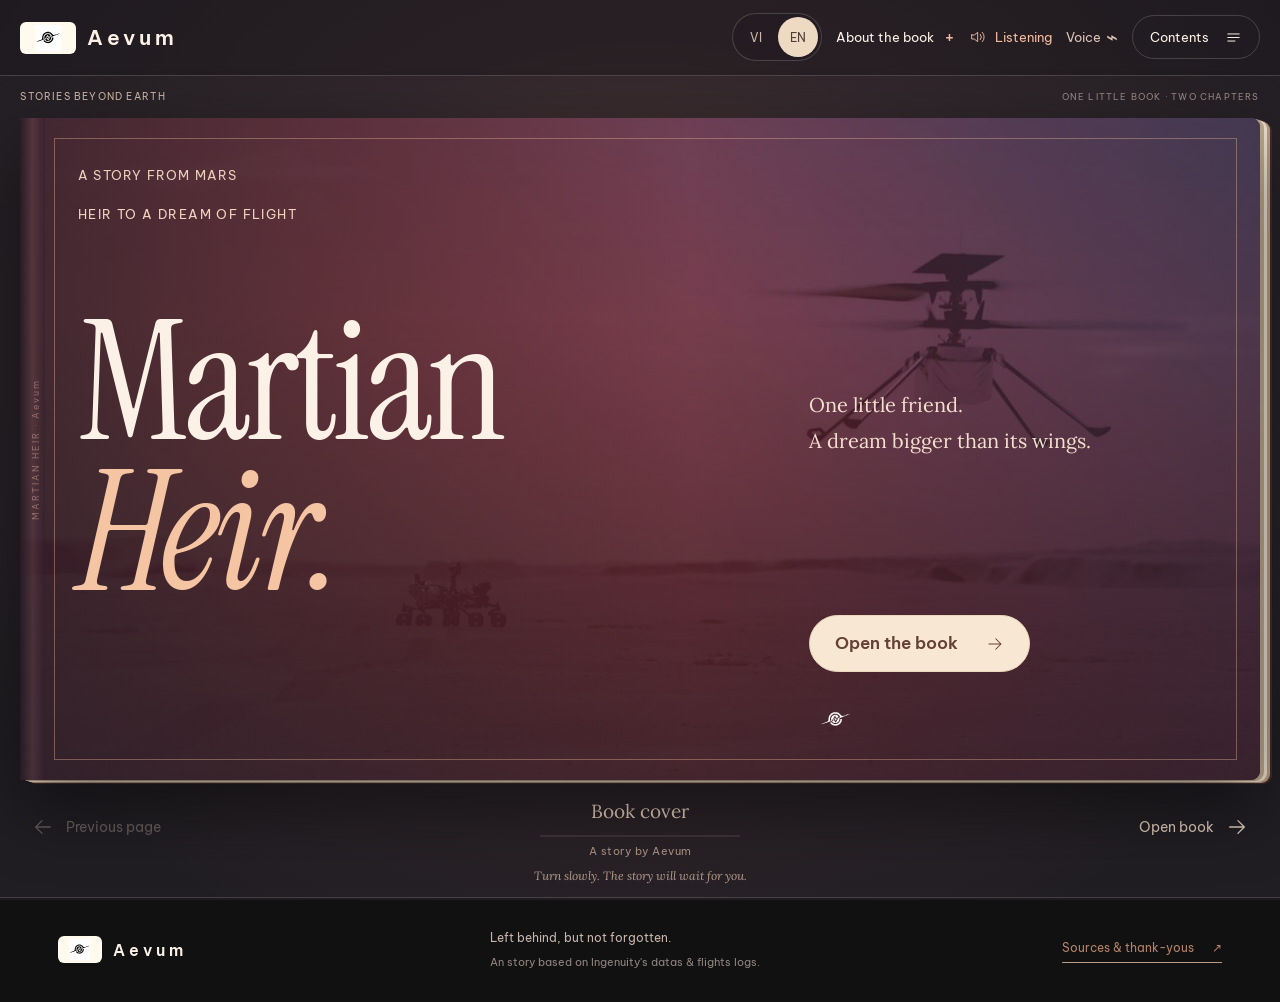
==== commit ee9208a4: "main" ====
--- a/index-en.html
+++ b/index-en.html
@@ -35,12 +35,12 @@
 <main><section class="book-reader" id="reader" aria-label="The Martian Heir storybook" tabindex="-1" data-i18n-aria-label="a005"><div class="reader-intro"><span><!--i18n:t006-->STORIES BEYOND EARTH</span><span class="reader-edition"><!--i18n:t007-->ONE LITTLE BOOK · TWO CHAPTERS</span></div><div class="book-spread" id="book-spread"><section class="book-sheet book-cover" id="home" data-book-page data-kind="cover" aria-labelledby="main-title">
   <img class="cover-art" src="assets/mars-flight.jpg" alt="An illustration of Ingenuity flying above Mars, with Perseverance in the distance." fetchpriority="high" data-i18n-alt="a006">
   <div class="cover-shade"></div><div class="cover-frame" aria-hidden="true"></div>
-  <div class="cover-content"><p class="cover-series"><!--i18n:t008-->Aevum · A STORY FROM MARS</p>
+  <div class="cover-content"><p class="cover-series"><!--i18n:t008-->A STORY FROM MARS</p>
     <span class="cover-ornament" aria-hidden="true">✦</span><p class="cover-subtitle"><!--i18n:t009-->HEIR TO A DREAM OF FLIGHT</p>
     <h1 id="main-title">Martian<br><em>Heir.</em></h1>
     <p class="cover-description"><!--i18n:t010-->One little friend.<br><!--i18n:t011-->A dream bigger than its wings.</p>
     <a class="button cover-open" href="#contents"><!--i18n:t012-->Open the book <svg class="icon"><use href="#arrow"/></svg></a>
-    <div class="cover-signature"><img src="assets/aevum-logo.svg" alt="" width="55" height="30"><span><!--i18n:t013-->BY Aevum</span></div>
+    <div class="cover-signature"><img src="assets/aevum-logo.svg" alt="" width="55" height="30"><span><!--i18n:t013--></span></div>
   </div><span class="cover-spine" aria-hidden="true">MARTIAN HEIR · Aevum</span>
 </section><section class="book-sheet book-contents" id="contents" data-book-page data-kind="contents" aria-labelledby="contents-heading">
   <div class="book-page book-frontispiece"><span class="page-running-head"><!--i18n:t014-->FOR FRIENDS WHO LOVE TO LOOK UP AT THE SKY</span><div class="frontispiece-content"><svg class="icon"><use href="#spark"/></svg><p class="dedication"><!--i18n:t015-->There was a little friend<br><!--i18n:t016-->who dared to dream <em><!--i18n:t017-->very big.</em></p><p><!--i18n:t018-->Its name was Ingenuity. About the size of a lunchbox and lighter than many school bags, it travelled millions of kilometres to a whole new world.</p><p><!--i18n:t019-->Shall we open its story together?</p><span class="dedication-signature"><!--i18n:t020-->With love, Aevum</span></div><span class="paper-folio"><!--i18n:t021-->A LITTLE HELLO</span></div>
